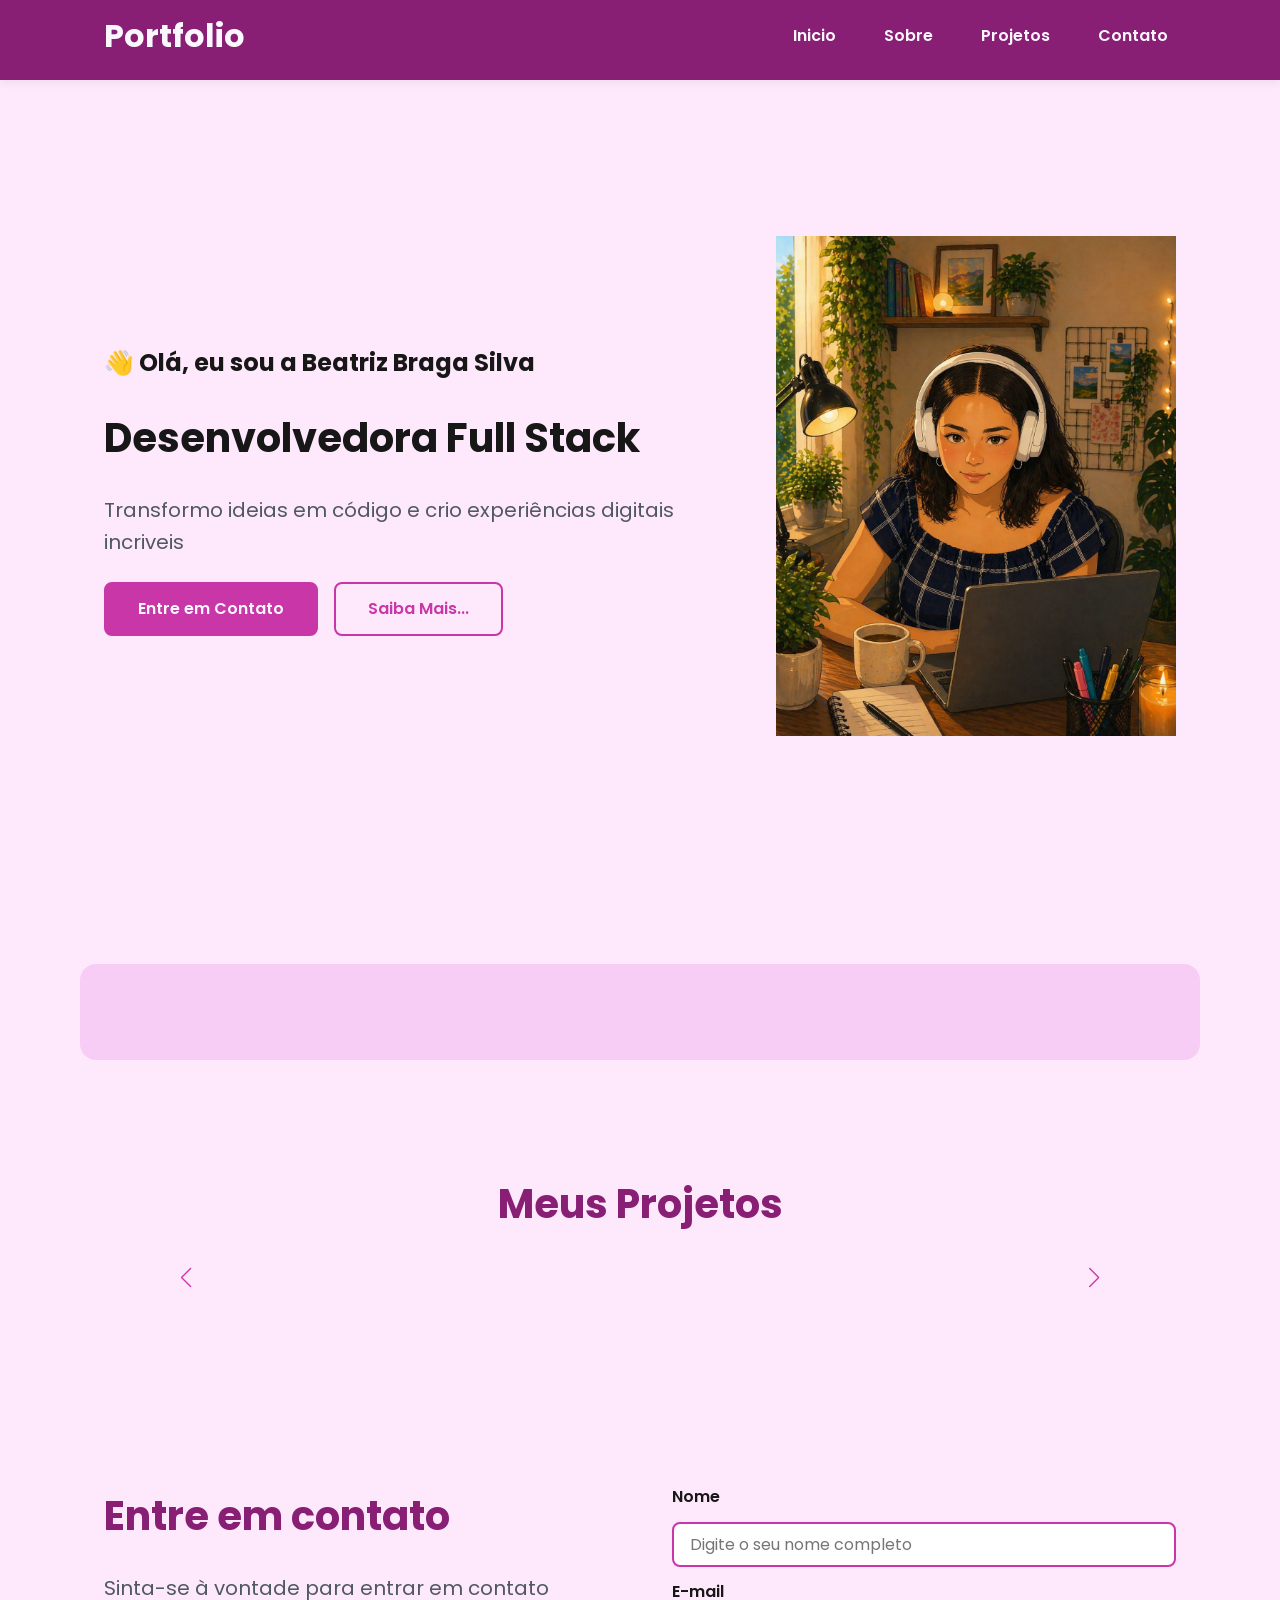
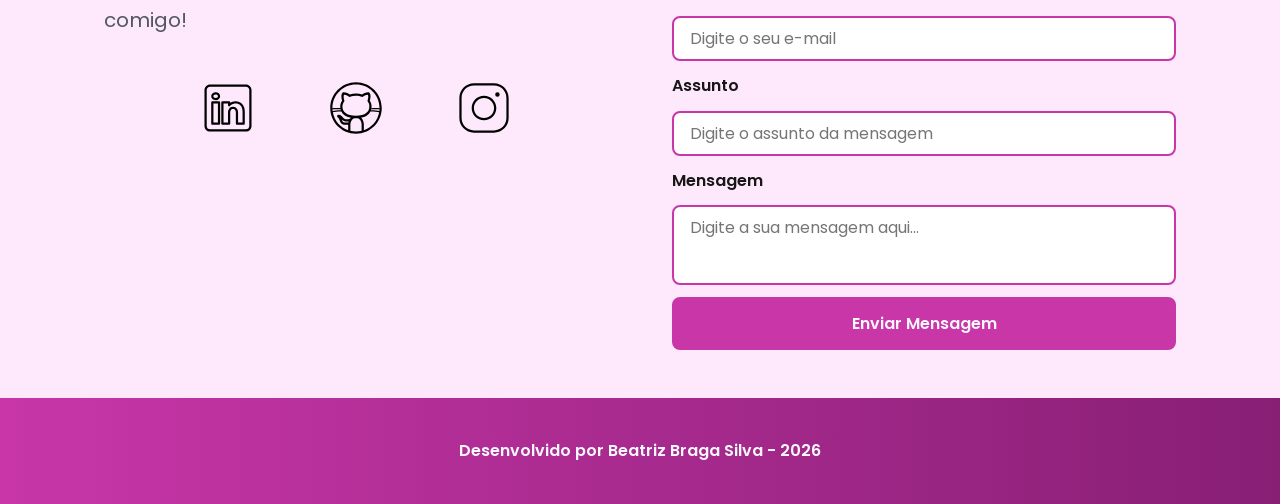
==== index.html @ 62d47a36 "fix: forms" ====
<!DOCTYPE html>
<html lang="pt-br">

<head>
    <!-- Fontes do Google -->
    <link rel="preconnect" href="https://fonts.googleapis.com">
    <link rel="preconnect" href="https://fonts.gstatic.com" crossorigin>

    <!-- Fonte do Google - Poppins -->
    <link href="https://fonts.googleapis.com/css2?family=Poppins&display=swap" rel="stylesheet">
    
    <meta charset="UTF-8">
    <meta name="viewport" content="width=device-width, initial-scale=1.0">
    <meta name="author" content="Beatriz Braga Silva">
    <meta name="description" content="Portfólio da Beatriz Braga Silva, desenvolvedora Full Stack especializada em criar experiências 
                digitais incríveis. Conheça meus projetos e entre em contato.">
    <meta name="robots" content="index, follow">

    <link rel="icon" type="image/svg+xml" href="./assets/img/favicon.svg">

    <!-- SWIPER CSS -->
    <link rel="stylesheet" href="https://cdn.jsdelivr.net/npm/swiper@11/swiper-bundle.min.css"> 

    <!-- Link para a Folha de Estilo da Página - CSS -->
    <link rel="stylesheet" href="./assets/css/style.css">

    <title>Portfólio Beatriz Braga Silva</title>
</head>

<body>
    <!-- Cabeçalho -->
    <header>
        <div class="menu-content">
            <!--TITULO-->
            <a href="index.html" id="titulo">Portfolio</a>

            <!--MENU DE NAVEGAÇÃO-->
            <nav>
                <ul class="menu-list">
                    <li><a href="#hero">Inicio</a></li>
                    <li><a href="#about">Sobre</a></li>
                    <li><a href="#projects">Projetos</a></li>
                    <li><a href="#contact">Contato</a></li>
                </ul>
            </nav>
        </div>
    </header>

    <!-- Seção Principal -->
    <main>
        
        <!-- Seção de Boas-vindas -->
        <section id="hero" class="section-container hero-container">
            <article class="hero-content">
                <span>👋 Olá, eu sou a Beatriz Braga Silva</span>
                <h1>Desenvolvedora Full Stack</h1>
                <p>Transformo ideias em código e crio experiências digitais incriveis</p>

                <div class="buttons-container">
                    <a href="#contact" class="botao">Entre em Contato</a>
                    <a href="#about" class="botao-outline">Saiba Mais...</a>
                </div>

            </article>

            <!-- Imagem de destaque -->
            <figure>
                <img src="./assets/img/eu-ghibli.jpeg" 
                    alt="Foto de Beatriz Braga Silva." 
                    class="float-animation"
                    width="400">
            </figure>
        </section>

        <!-- Seção Sobre Mim -->
        <section id="about" class="section-container about-container">
            
        </section>

        <!-- Seção de Projetos -->
        <section id="projects" class="section-container projects-container">
            <h2>Meus Projetos</h2>

            <!-- Swiper Container -->
            <div class="swiper projects-swiper">
                <div class="swiper-wrapper">
                    <div class="swiper-slide"></div>

                    <!-- Botões de navegação do Swiper -->
                    <div class="swiper-button-next"></div>
                    <div class="swiper-button-prev"></div>
                    
                    <!-- Paginação do Swiper -->
                    <div class="swiper-pagination"></div>
                </div>   
            </div>
        </section>

        <!-- Seção de Contato -->
        <section id="contact" class="section-container contact-container">

            <!-- REDES SOCIAIS -->
            <article class="contact-info">
                <h2>Entre em contato</h2>
                <p>Sinta-se à vontade para entrar em contato comigo!</p>

                <div class="social-container">
                    <a href="https://www.linkedin.com/in/beatriz-braga-silva/" target="_blank" class="social-icon" aria-label="LinkedIn">
                        <img src="./assets/icons/linkedin.svg" alt="Link para o LinkedIn">
                    </a>
                    <a href="https://github.com/BiiaBraga" target="_blank" class="social-icon" aria-label="GitHub">
                        <img src="./assets/icons/github2.svg" alt="Link para o GitHub">
                    </a>
                    <a href="https://www.instagram.com/biia.braga?igsh=MTF4MnFmMGYwNDZwcg%3D%3D&utm_source=qr" target="_blank" class="social-icon" aria-label="Instagram">
                        <img src="./assets/icons/instagram.svg" alt="Link para o Instagram">
                    </a>
                </div>
            </article>

            <!-- FORMULÁRIO DE CONTATO -->
            <form id="formulario" action="https://formsubmit.co/3f2cd6b21401178026ce277d182ceff5" method="POST">

                <input type="hidden" name="_next" value="https://biiaBraga.github.io/Portfolio/success.html">
                <input type="hidden" name="_captcha" value="false">

                <label for="nome">Nome</label>
                <input  id="nome" name="nome" type="text" placeholder="Digite o seu nome completo">
                <span id="erro-nome"></span>

                <label for="email">E-mail</label>
                <input id="email" name="email" type="email" placeholder="Digite o seu e-mail">
                <span id="erro-email"></span>

                <label for="assunto">Assunto</label>
                <input id="assunto" name="assunto" type="text" placeholder="Digite o assunto da mensagem">
                <span id="erro-assunto"></span>

                <label for="mensagem">Mensagem</label>
                <textarea id="mensagem" name="mensagem" placeholder="Digite a sua mensagem aqui..."></textarea>
                <span id="erro-mensagem"></span>

                <button class="botao" type="submit">Enviar Mensagem</button>
            </form>
        </section>

    </main>

    <!-- Rodapé -->
    <footer>
        Desenvolvido por Beatriz Braga Silva - 2026
    </footer>

    <!-- SWIPER JS -->
    <script src="https://cdn.jsdelivr.net/npm/swiper@11/swiper-bundle.min.js"></script>

    <!-- Script JavaScript-->
    <script src="assets/js/script.js"></script>

</body>

</html>
---- assets/css/style.css ----
* {
    margin: 0;
    padding: 0;
    box-sizing: border-box;
    font-family: 'Poppins', sans-serif;
    font-weight: 400;
    text-decoration: none;
    outline: none;
}

:root {
  /* Paleta de Cores - rose */
  --rose-50: #fee8fb;
  --rose-100: #f7cdf6;
  --rose-200: #f0b3de;
  --rose-300: #e586cc;
  --rose-400: #db60c4;
  --rose-500: #c836a8;
  --rose-600: #a02c8e;
  --rose-700: #772163;
  --rose-800: #881f75;
  --rose-900: #4d0e3f;

  /* Cores Neutras */
  --gray-200: #e8e8e8;
  --gray-400: #505861;
  --black: #171717;
  --white: #FAF7FF;

  /* Cores de Estado */
  --error: #e63946;

  /* Sombras */
  --shadow-sm: 0 0.25rem 0.5rem rgba(0, 0, 0, 0.05);
  --shadow-md: 0 0.25rem 0.75rem rgba(107, 54, 200, 0.3);
  --shadow-lg: 0 0.5rem 1.5rem rgba(107, 54, 200, 0.2);

  /* Espaçamentos */
  --spacing-xs: 0.5rem;
  --spacing-sm: 1rem;
  --spacing-md: 1.5rem;
  --spacing-lg: 2rem;
  --spacing-xl: 3rem;
  --spacing-2xl: 4rem;

  /* Tamanhos de Fonte */
  --text-sm: 0.75rem;
  --text-base: 1rem;
  --text-lg: 1.25rem;
  --text-xl: 1.5rem;
  --text-2xl: 2rem;
  --text-3xl: 2.5rem;

  /* Border Radius */
  --radius-sm: 0.25rem;
  --radius-md: 0.5rem;
  --radius-lg: 1rem;
  --radius-xl: 2rem;
  --radius-full: 50%;

  /* Animação Padrão */
  --transition-default: all 0.3s ease;
}

html {
  scroll-behavior: smooth;
}

body {
  display: flex;
  flex-direction: column;
  min-height: 100vh;
  background-color: var(--rose-50);
  line-height: 1.6;
  color: var(--black);
}

main {
  flex: 1;
}

.section-container {
  max-width: 70rem;
  margin: 0 auto;
  padding: var(--spacing-xl) var(--spacing-md);
  scroll-margin-top: 6rem;
}

.buttons-container {
  display: flex;
  gap: var(--spacing-sm);
}

.botao,
.botao-outline {
  display: inline-block;
  padding: 0.75rem 2rem;
  border: 0.15rem solid transparent;
  border-radius: var(--radius-md);
  font-size: var(--text-base);
  font-weight: 600;
  text-align: center;
  cursor: pointer;
  transition: var(--transition-default);
}

/* Botão preenchido (primário) */
.botao {
  border-color: var(--rose-500);
  background-color: var(--rose-500);
  color: var(--white);
}

.botao:hover {
  border-color: var(--rose-800);
  background-color: var(--rose-800);
  box-shadow: var(--shadow-md);
  transform: translateY(-0.25rem);
}

/* Botão outline (secundário) */
.botao-outline {
  border-color: var(--rose-500);
  background-color: transparent;
  color: var(--rose-500);
}

.botao-outline:hover {
  border-color: var(--rose-500);
  background-color: var(--rose-500);
  color: var(--white);
  transform: translateY(-0.25rem);
}

/* Botões pequenos */
.botao.botao-sm,
.botao-outline.botao-sm {
  min-width: 6rem;
  padding: 0.25rem var(--spacing-sm);
  border-width: 0.125rem;
  border-radius: 0.25rem;
  font-size: var(--text-sm);
}

header {
  position: sticky;
  top: 0;
  z-index: 1000;
  width: 100%;
  height: 5rem;
  border-bottom: var(--spacing-xs) solid var(--rose-800);
  background-color: var(--rose-800);
  box-shadow: var(--shadow-sm);
}

header a {
  font-weight: 600;
  color: var(--white);
  transition: color 0.3s ease;
}

header a:hover {
  color: var(--rose-100);
}

#titulo {
  font-size: var(--text-2xl);
  font-weight: 700;
}

.menu-content {
  display: flex;
  justify-content: space-between;
  align-items: center;
  max-width: 70rem;
  height: 100%;
  margin: 0 auto;
  padding: 0 var(--spacing-md);
}

.menu-list {
  display: flex;
  gap: var(--spacing-lg);
  list-style: none;
}

.menu-list a {
  padding: var(--spacing-xs);
}

.hero-container {
  display: flex;
  align-items: center;
  gap: var(--spacing-2xl);
  min-height: calc(100vh - 5rem);
}

.hero-content {
  display: flex;
  flex: 1;
  flex-direction: column;
  gap: var(--spacing-md);
}

.hero-content span {
  font-size: var(--text-xl);
  font-weight: 700;
}

.hero-content h1 {
  font-size: var(--text-3xl);
  font-weight: 700;
}

.hero-content p,
.about-content p,
.contact-info p {
  font-size: var(--text-lg);
  color: var(--gray-400);
}

.hero-image {
  display: flex;
  flex: 1;
  justify-content: center;
}

.hero-image img {
  width: 100%;
  max-width: 100%;
  border-radius: var(--radius-xl);
}

/* Animação flutuante */
@keyframes float {
  0%,
  100% {
    transform: translateY(0);
  }

  50% {
    transform: translateY(-1.25rem);
  }
}

.float-animation {
  animation: float 3s ease-in-out infinite;
}

.about-container {
  display: flex;
  align-items: center;
  gap: var(--spacing-2xl);
  margin: var(--spacing-2xl) auto;
  border-radius: var(--radius-lg);
  background-color: var(--rose-100);
}

.about-image {
  flex: 0 0 17.5rem;
}

.about-image img {
  width: 100%;
  border: 0.35rem solid var(--rose-500);
  border-radius: var(--radius-full);
  box-shadow: var(--shadow-lg);
}

.about-content h2,
.projects-container h2,
.contact-info h2 {
  margin-bottom: var(--spacing-md);
  font-size: var(--text-3xl);
  font-weight: 700;
  color: var(--rose-800);
}

.about-content p {
  margin-bottom: var(--spacing-sm);
  text-align: justify;
}

.about-buttons-data {
  display: flex;
  justify-content: space-between;
  align-items: center;
  gap: var(--spacing-lg);
  margin-top: var(--spacing-lg);
}

.about-buttons-data .botao {
  margin-right: auto;
}

.data-container {
  display: flex;
  gap: var(--spacing-lg);
  margin-top: 0;
}

.data-item {
  display: flex;
  flex-direction: column;
  align-items: center;
}

.data-number {
  font-size: var(--text-xl);
  font-weight: 700;
  text-align: center;
  color: var(--rose-500);
}

.data-label {
  font-size: var(--text-base);
  text-align: center;
  color: var(--gray-400);
}

.projects-container {
  scroll-margin-top: 3rem;
  margin: var(--spacing-2xl) auto;
  text-align: center;
}

.projects-swiper {
  position: relative;
  width: 100%;
  padding: var(--spacing-sm) var(--spacing-xl) var(--spacing-xl);
  overflow: hidden;
}

.project-card {
  display: flex;
  flex-direction: column;
  width: 100%;
  height: 100%;
  border: 0.15rem solid var(--gray-200);
  border-radius: var(--radius-lg);
  background-color: var(--white);
  box-shadow: var(--shadow-sm);
  overflow: hidden;
  transition: var(--transition-default);
}

.project-card:hover {
  box-shadow: var(--shadow-lg);
}

.project-image {
  display: flex;
  align-items: center;
  justify-content: center;
  width: 100%;
  height: 10rem;
  background: linear-gradient(135deg, var(--rose-50) 0%, var(--rose-100) 100%);
}

.project-image img {
  width: 75%;
  height: 75%;
  max-width: 7rem;
  max-height: 7rem;
  object-fit: contain;
  transition: transform 0.3s ease;
}

.project-content {
  display: flex;
  flex: 1;
  flex-direction: column;
  padding: var(--spacing-md);
  text-align: left;
}

.project-content h3 {
  margin-bottom: 0.75rem;
  font-size: var(--text-lg);
  font-weight: 700;
}

.project-content p {
  flex: 1;
  margin-bottom: var(--spacing-sm);
  font-size: 0.95rem;
  color: var(--gray-400);
}

.project-tags {
  display: flex;
  flex-wrap: wrap;
  gap: var(--spacing-xs);
}

.tag {
  padding: 0.375rem 0.75rem;
  border-radius: var(--radius-sm);
  background-color: var(--rose-100);
  font-size: var(--text-sm);
  font-weight: 600;
  color: var(--rose-800);
}

.project-buttons {
  display: flex;
  justify-content: center;
  align-items: center;
  gap: 0.75rem;
  margin-top: var(--spacing-sm);
}

.swiper-wrapper {
  align-items: stretch;
}

.swiper-slide {
  display: flex;
  height: auto;
}

/* Botões do Swiper (navegação) */
.swiper-button-next,
.swiper-button-prev {
  width: 3rem;
  height: 3rem;
}

.swiper-button-next:after,
.swiper-button-prev:after {
  font-size: var(--text-lg);
  color: var(--rose-500);
}

.swiper-button-next:hover:after,
.swiper-button-prev:hover:after {
  color: var(--rose-800);
}

/* Indicadores de paginação */
.swiper-pagination-bullet {
  width: 0.75rem;
  height: 0.75rem;
  background-color: var(--gray-200);
  opacity: 1;
}

.swiper-pagination-bullet-active {
  width: var(--spacing-lg);
  border-radius: var(--radius-sm);
  background-color: var(--rose-500);
}

.contact-container {
  display: grid;
  grid-template-columns: 1fr 1fr;
  gap: var(--spacing-2xl);
}

.contact-info h2 {
  margin-bottom: var(--spacing-md);
}

.contact-info p {
  margin-bottom: var(--spacing-lg);
}

.social-container {
  display: flex;
  justify-content: center;
  gap: var(--spacing-xl);
}

.social-icon {
  width: 5rem;
  height: 5rem;
  padding: 0.75rem;
  border-radius: var(--radius-md);
  transition: var(--transition-default);
}

.social-icon img {
  width: 100%;
  filter: brightness(0) saturate(100%);
  transition: filter 0.3s ease;
}

.social-icon:hover img {
  filter: brightness(0)
          saturate(100%)
          invert(42%)
          sepia(93%)
          saturate(1352%)
          hue-rotate(243deg)
          brightness(79%)
          contrast(91%);
}

/* Formulário */
form {
  display: flex;
  flex-direction: column;
  gap: 0.75rem;
}

form label {
  font-size: var(--text-base);
  font-weight: 600;
}

form input,
form textarea {
  width: 100%;
  padding: 0.5rem var(--spacing-sm);
  border: 0.15rem solid var(--rose-500);
  border-radius: var(--radius-md);
  font-family: inherit;
  font-size: var(--text-base);
  transition: border-color 0.3s ease;
}

form input:focus,
form textarea:focus {
  border-color: var(--rose-500);
  outline: none;
}

form textarea {
  min-height: 5rem;
  resize: none;
}

form span {
  margin-top: -0.75rem;
  font-size: var(--text-sm);
  color: var(--error);
}

footer {
  padding: 2.5rem;
  background: linear-gradient(to right, var(--rose-500), var(--rose-800));
  font-weight: 600;
  text-align: center;
  color: var(--white);
}

.success-container {
    display: flex;
    flex-direction: column;
    justify-content: center;
    align-items: center;
    width: 100%;
    min-height: calc(100vh - 12.5rem);
    padding: var(--spacing-xl) var(--spacing-md);
}

.success-content {
    display: flex;
    flex-direction: column;
    align-items: center;
    gap: var(--spacing-md);
    max-width: 37.5rem;
    text-align: center;
}

.success-content h1 {
    font-size: var(--text-3xl);
    font-weight: 700;
    color: var(--purple-800);
}

.success-content h2 {
    font-size: var(--text-lg);
    color: var(--gray-400);
}

.success-icon {
    display: flex;
    align-items: center;
    justify-content: center;
    width: 7.5rem;
    height: 7.5rem;
    border-radius: var(--radius-full);
    background-color: var(--purple-100);
}

.success-icon img {
    width: 6rem;
    height: 6rem;
    filter: brightness(0)
            saturate(100%)
            invert(11%)
            sepia(69%)
            saturate(3759%)
            hue-rotate(256deg)
            brightness(101%)
            contrast(96%);
}
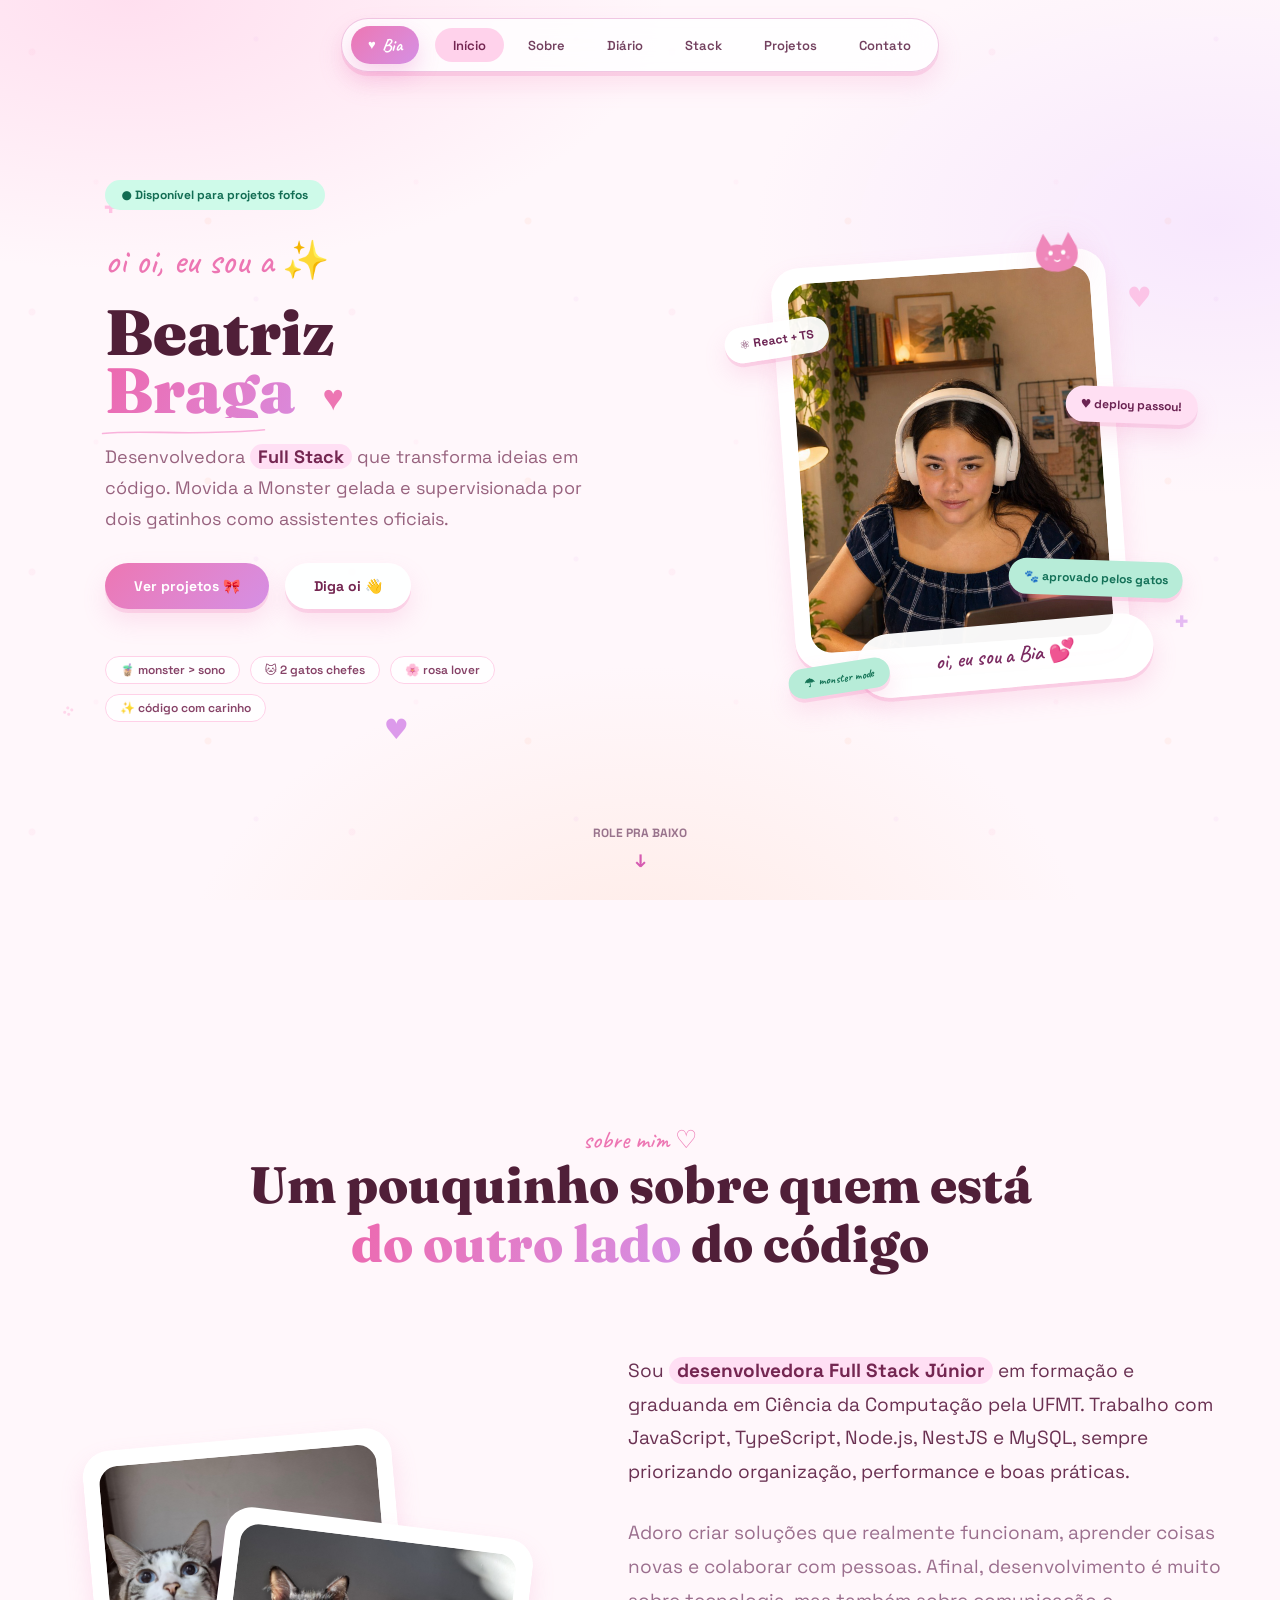
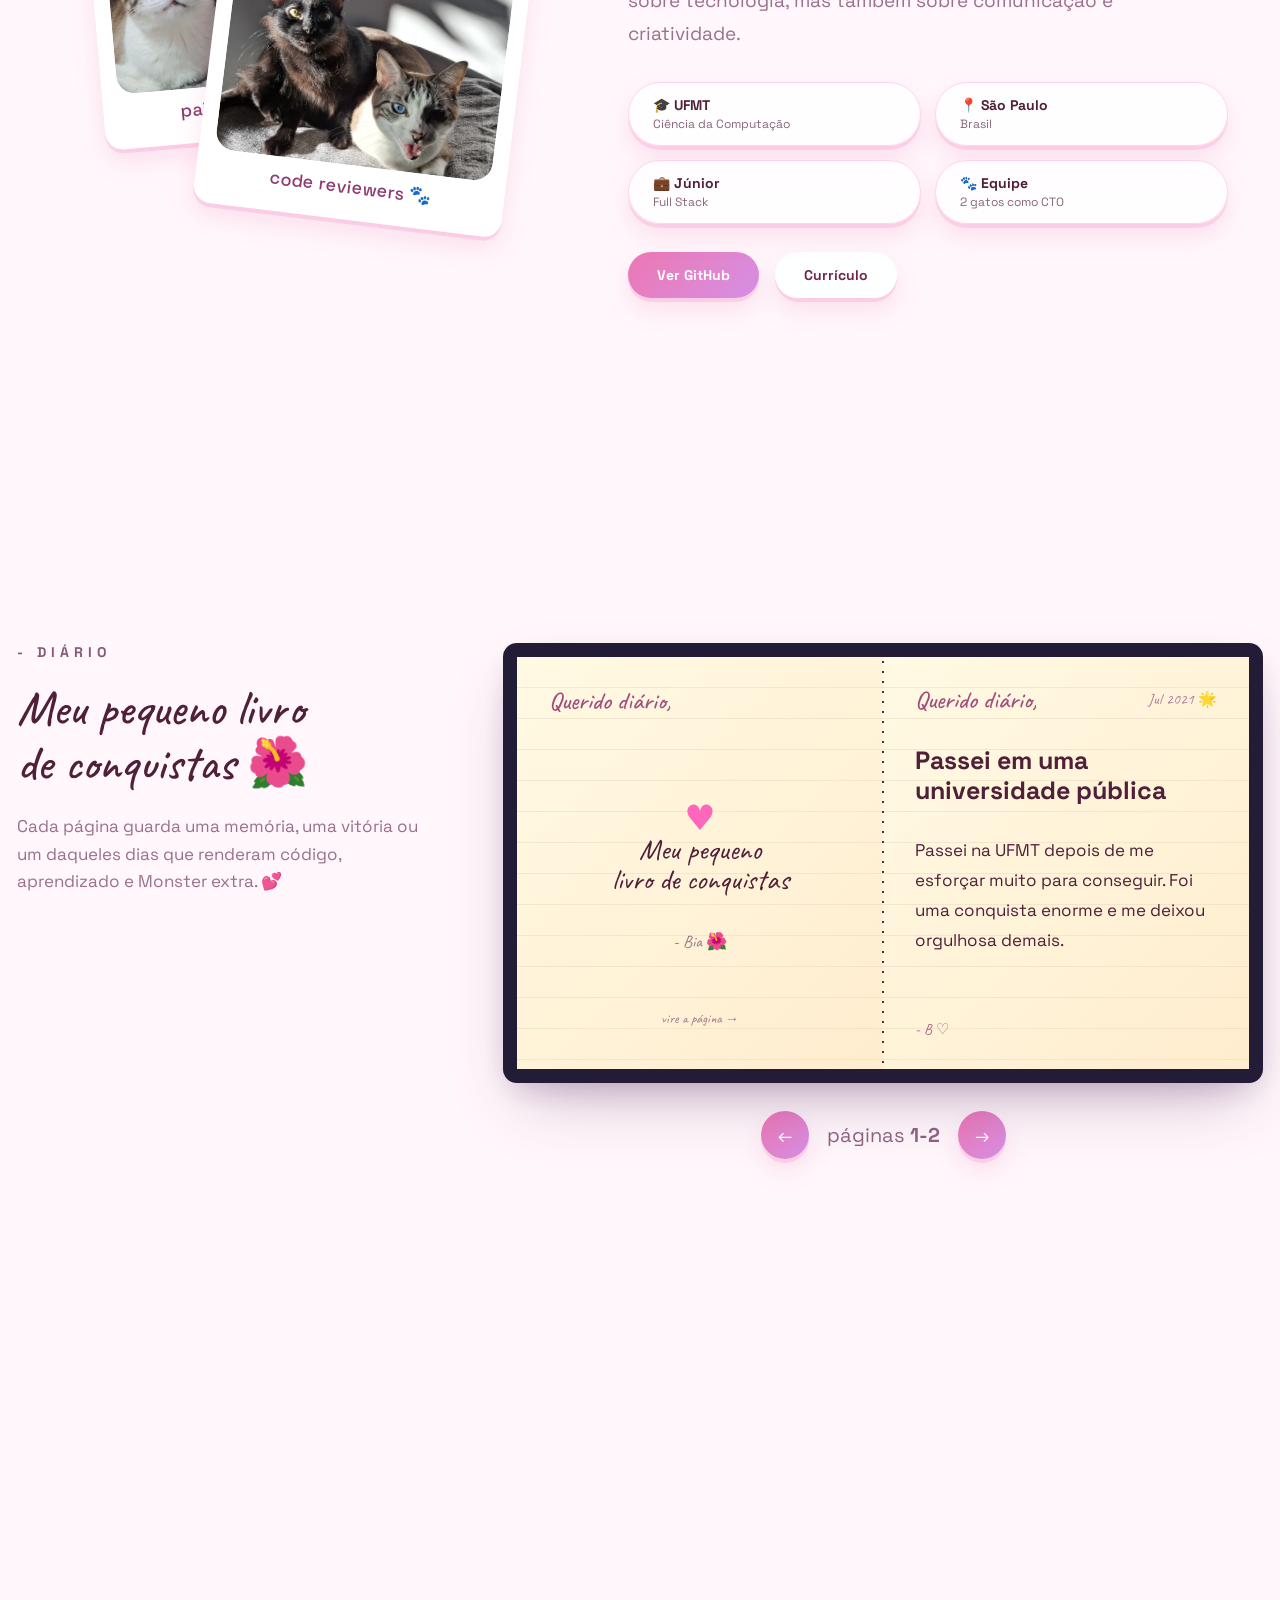
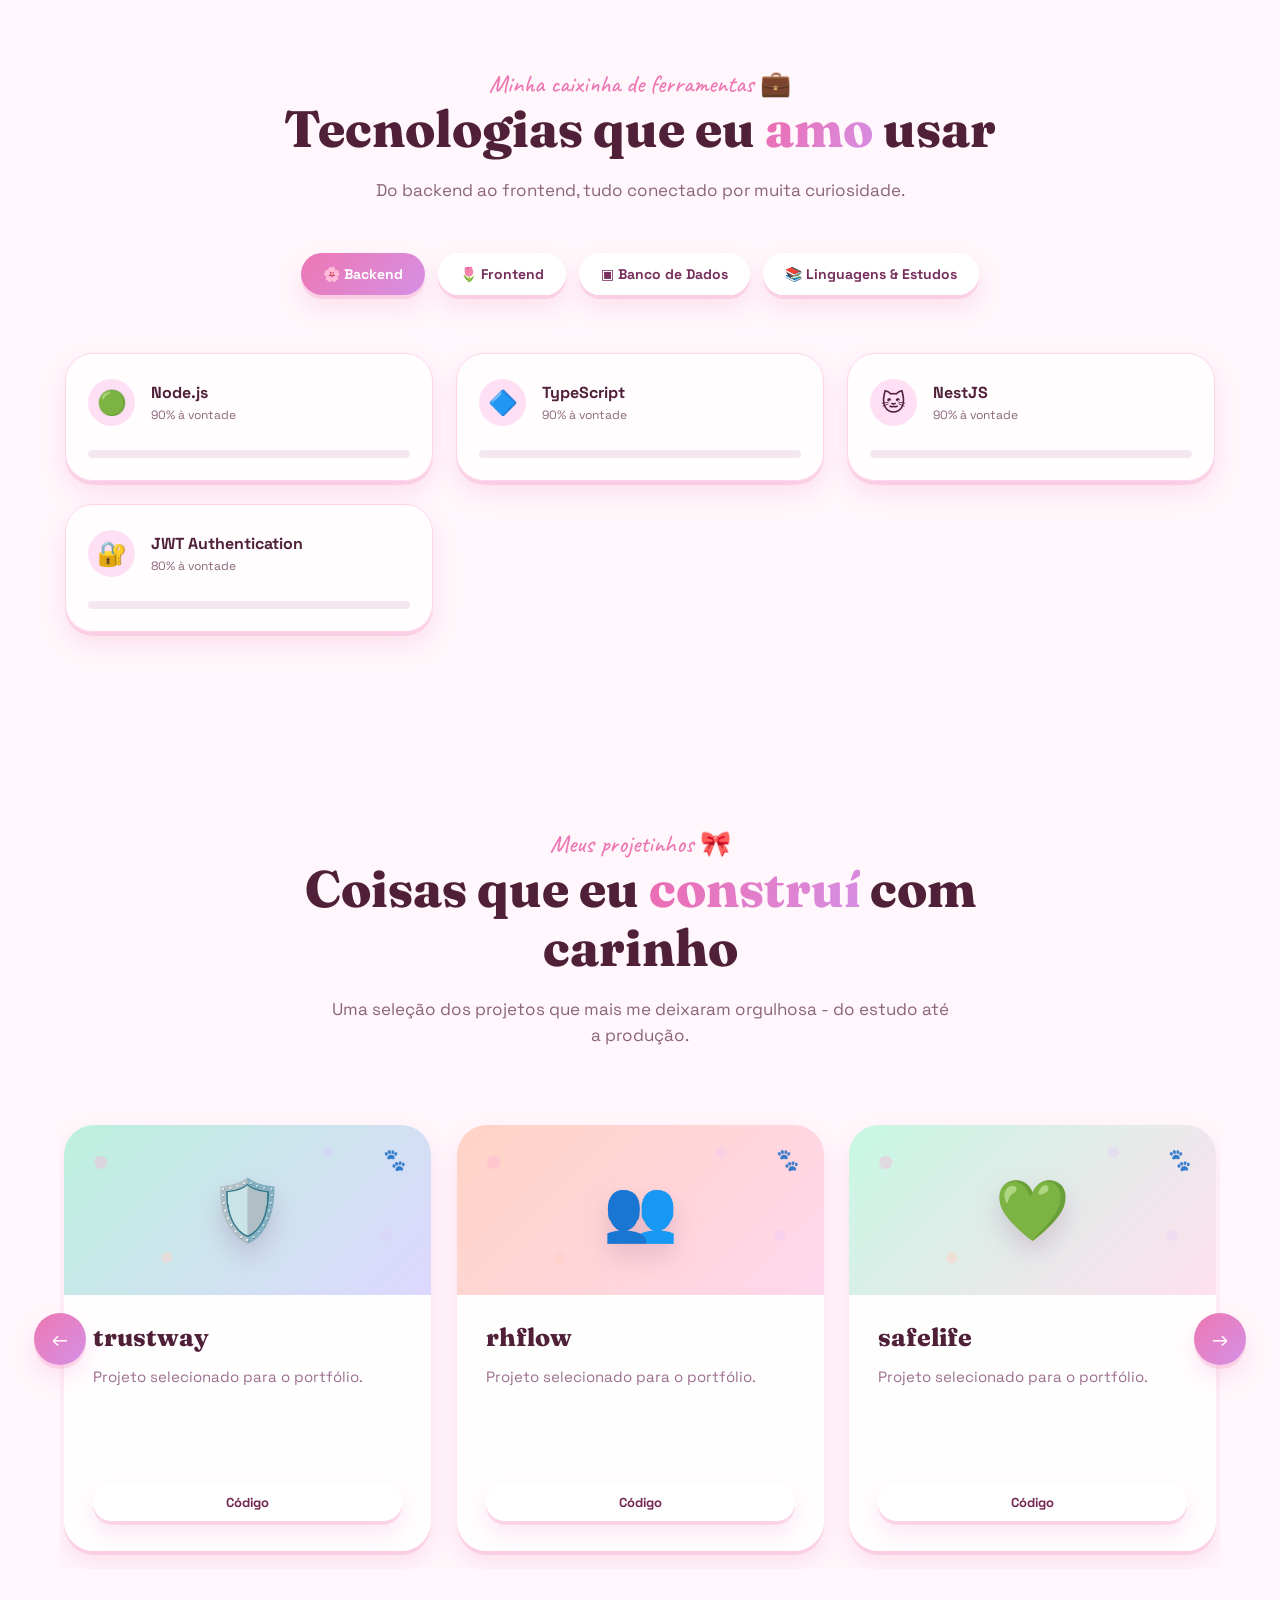
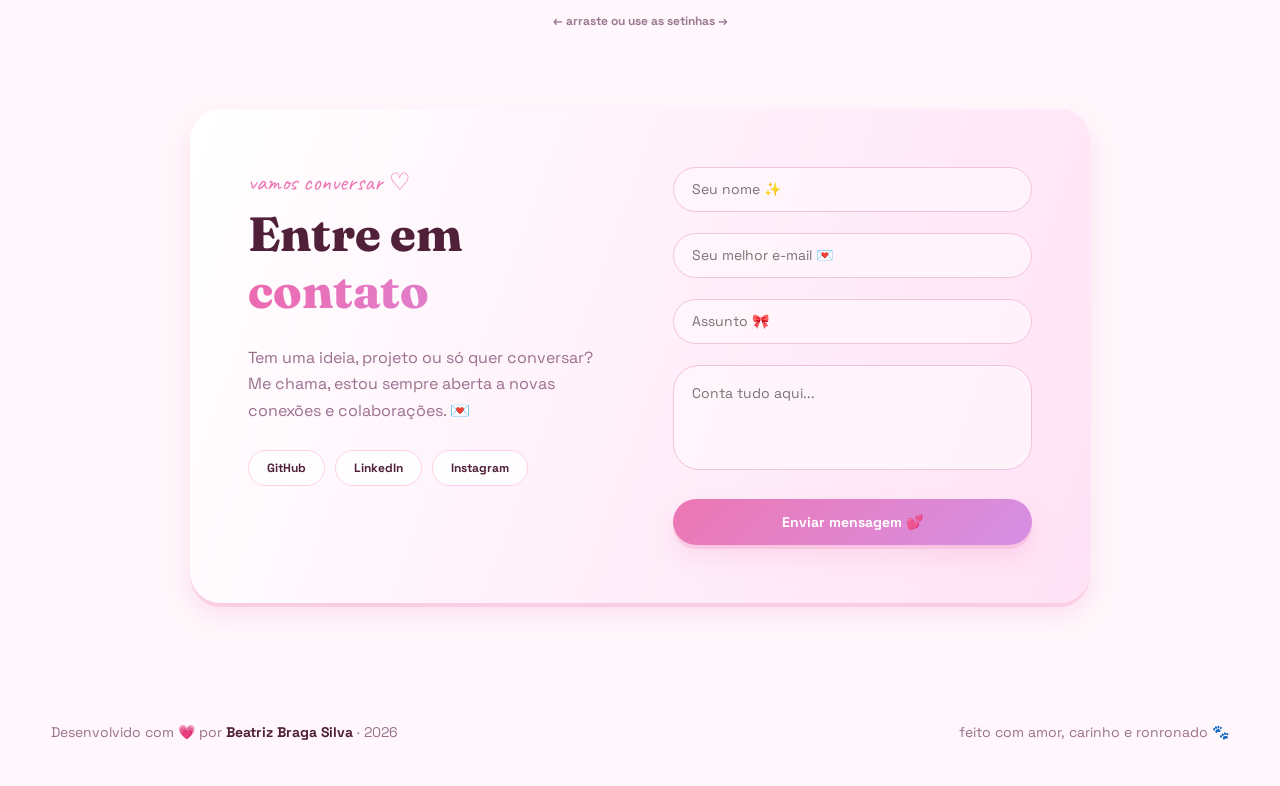
==== commit b66e94f8: "feat: atualização" ====
--- a/index.html
+++ b/index.html
@@ -2,160 +2,248 @@
 <html lang="pt-br">
 
 <head>
-    <!-- Fontes do Google -->
-    <link rel="preconnect" href="https://fonts.googleapis.com">
-    <link rel="preconnect" href="https://fonts.gstatic.com" crossorigin>
-
-    <!-- Fonte do Google - Poppins -->
-    <link href="https://fonts.googleapis.com/css2?family=Poppins&display=swap" rel="stylesheet">
-    
-    <meta charset="UTF-8">
-    <meta name="viewport" content="width=device-width, initial-scale=1.0">
-    <meta name="author" content="Beatriz Braga Silva">
-    <meta name="description" content="Portfólio da Beatriz Braga Silva, desenvolvedora Full Stack especializada em criar experiências 
-                digitais incríveis. Conheça meus projetos e entre em contato.">
-    <meta name="robots" content="index, follow">
-
-    <link rel="icon" type="image/svg+xml" href="./assets/img/favicon.svg">
-
-    <!-- SWIPER CSS -->
-    <link rel="stylesheet" href="https://cdn.jsdelivr.net/npm/swiper@11/swiper-bundle.min.css"> 
-
-    <!-- Link para a Folha de Estilo da Página - CSS -->
-    <link rel="stylesheet" href="./assets/css/style.css">
-
-    <title>Portfólio Beatriz Braga Silva</title>
+  <meta charset="UTF-8">
+  <meta name="viewport" content="width=device-width, initial-scale=1.0">
+  <meta name="author" content="Beatriz Braga Silva">
+  <meta name="description" content="Portfolio de Beatriz Braga Silva, desenvolvedora Full Stack.">
+  <meta name="robots" content="index, follow">
+
+  <link rel="preconnect" href="https://fonts.googleapis.com">
+  <link rel="preconnect" href="https://fonts.gstatic.com" crossorigin>
+  <link href="https://fonts.googleapis.com/css2?family=Caveat:wght@500;600;700&family=Fraunces:opsz,wght@9..144,700;9..144,800;9..144,900&family=Space+Grotesk:wght@400;500;600;700&display=swap" rel="stylesheet">
+  <link rel="stylesheet" href="./assets/css/style.css">
+
+  <title>Portfolio Beatriz Braga Silva</title>
 </head>
 
 <body>
-    <!-- Cabeçalho -->
-    <header>
-        <div class="menu-content">
-            <!--TITULO-->
-            <a href="index.html" id="titulo">Portfolio</a>
-
-            <!--MENU DE NAVEGAÇÃO-->
-            <nav>
-                <ul class="menu-list">
-                    <li><a href="#hero">Inicio</a></li>
-                    <li><a href="#about">Sobre</a></li>
-                    <li><a href="#projects">Projetos</a></li>
-                    <li><a href="#contact">Contato</a></li>
-                </ul>
-            </nav>
-        </div>
-    </header>
-
-    <!-- Seção Principal -->
-    <main>
-        
-        <!-- Seção de Boas-vindas -->
-        <section id="hero" class="section-container hero-container">
-            <article class="hero-content">
-                <span>👋 Olá, eu sou a Beatriz Braga Silva</span>
-                <h1>Desenvolvedora Full Stack</h1>
-                <p>Transformo ideias em código e crio experiências digitais incriveis</p>
-
-                <div class="buttons-container">
-                    <a href="#contact" class="botao">Entre em Contato</a>
-                    <a href="#about" class="botao-outline">Saiba Mais...</a>
-                </div>
-
-            </article>
-
-            <!-- Imagem de destaque -->
-            <figure>
-                <img src="./assets/img/eu-ghibli.jpeg" 
-                    alt="Foto de Beatriz Braga Silva." 
-                    class="float-animation"
-                    width="400">
-            </figure>
-        </section>
-
-        <!-- Seção Sobre Mim -->
-        <section id="about" class="section-container about-container">
-            
-        </section>
-
-        <!-- Seção de Projetos -->
-        <section id="projects" class="section-container projects-container">
-            <h2>Meus Projetos</h2>
-
-            <!-- Swiper Container -->
-            <div class="swiper projects-swiper">
-                <div class="swiper-wrapper">
-                    <div class="swiper-slide"></div>
-
-                    <!-- Botões de navegação do Swiper -->
-                    <div class="swiper-button-next"></div>
-                    <div class="swiper-button-prev"></div>
-                    
-                    <!-- Paginação do Swiper -->
-                    <div class="swiper-pagination"></div>
-                </div>   
+  <div class="progress-bar" aria-hidden="true"></div>
+  <div class="page-sparkles" aria-hidden="true">
+    <span class="sparkle s1">+</span>
+    <span class="sparkle s2">♥</span>
+    <span class="sparkle s3">+</span>
+    <span class="sparkle s4">♥</span>
+    <span class="paw">::</span>
+  </div>
+
+  <header>
+    <nav class="menu-content" aria-label="Menu principal">
+      <a href="#hero" id="titulo"><span class="titulo-icon">♥</span> Bia</a>
+      <ul class="menu-list">
+        <li><a href="#hero" class="active">Início</a></li>
+        <li><a href="#about">Sobre</a></li>
+        <li><a href="#diary">Diário</a></li>
+        <li><a href="#stack">Stack</a></li>
+        <li><a href="#projects">Projetos</a></li>
+        <li><a href="#contact">Contato</a></li>
+      </ul>
+    </nav>
+  </header>
+
+  <main>
+    <section id="hero" class="hero-container page-section">
+      <div class="hero-left">
+        <span class="hero-badge">● Disponível para projetos fofos</span>
+        <p class="hero-hello">oi oi, eu sou a <span>✨</span></p>
+        <h1>Beatriz <span>Braga <b>♥</b></span></h1>
+        <p class="hero-description">Desenvolvedora <strong>Full Stack</strong> que transforma ideias em código. Movida a Monster gelada e supervisionada por dois gatinhos como assistentes oficiais.</p>
+
+        <div class="buttons-container">
+          <a href="#projects" class="button button-primary">Ver projetos 🎀</a>
+          <a href="#contact" class="button button-soft">Diga oi 👋</a>
+        </div>
+
+        <div class="hero-tags">
+          <span>🧋 monster &gt; sono</span>
+          <span>🐱 2 gatos chefes</span>
+          <span>🌸 rosa lover</span>
+          <span>✨ código com carinho</span>
+        </div>
+      </div>
+
+      <div class="hero-right">
+        <article class="hero-card" aria-label="Foto de Beatriz">
+          <img src="./assets/img/eu.png" alt="Beatriz Braga Silva usando fone." class="hero-photo">
+          <span class="hero-chip chip-one">⚛ React + TS</span>
+          <span class="hero-chip chip-two">♥ deploy passou!</span>
+          <span class="hero-chip chip-three">🐾 aprovado pelos gatos</span>
+          <svg viewBox="0 0 64 64" class="hero-cat cat-face" aria-hidden="true">
+            <path d="M10 30 L18 14 L26 28 Q32 26 38 28 L46 14 L54 30 Q58 46 46 54 Q32 60 18 54 Q6 46 10 30 Z" fill="currentColor"></path>
+            <circle cx="25" cy="36" r="2.5" fill="#fff" class="blink"></circle>
+            <circle cx="39" cy="36" r="2.5" fill="#fff" class="blink"></circle>
+            <path d="M29 44 Q32 47 35 44" stroke="#fff" stroke-width="1.5" fill="none" stroke-linecap="round"></path>
+            <circle cx="20" cy="42" r="2" fill="#f7b1db" opacity="0.7"></circle>
+            <circle cx="44" cy="42" r="2" fill="#f7b1db" opacity="0.7"></circle>
+          </svg>
+          <div class="hero-card-footer"><span>☂ monster mode</span> oi, eu sou a Bia 💕</div>
+        </article>
+      </div>
+
+      <a href="#about" class="scroll-hint" aria-label="Rolar para baixo">
+        <span>ROLE PRA BAIXO</span>
+        <strong>↓</strong>
+      </a>
+    </section>
+
+    <section id="about" class="about-container page-section">
+      <div class="section-title center-title">
+        <p>sobre mim ♡</p>
+        <h2>Um pouquinho sobre quem está <span>do outro lado</span> do código</h2>
+      </div>
+
+      <div class="about-grid">
+        <div class="cat-polaroids">
+          <figure class="polaroid polaroid-one">
+            <img src="./assets/img/gatos.jpeg" alt="Dois gatos olhando para a camera.">
+            <figcaption>pair programming</figcaption>
+          </figure>
+          <figure class="polaroid polaroid-two">
+            <img src="./assets/img/filhos.jpeg" alt="Dois gatos deitados juntos.">
+            <figcaption>code reviewers 🐾</figcaption>
+          </figure>
+        </div>
+
+        <div class="about-content">
+          <p>Sou <strong>desenvolvedora Full Stack Júnior</strong> em formação e graduanda em Ciência da Computação pela UFMT. Trabalho com JavaScript, TypeScript, Node.js, NestJS e MySQL, sempre priorizando organização, performance e boas práticas.</p>
+          <p>Adoro criar soluções que realmente funcionam, aprender coisas novas e colaborar com pessoas. Afinal, desenvolvimento é muito sobre tecnologia, mas também sobre comunicação e criatividade.</p>
+
+          <div class="about-facts">
+            <span><b>🎓 UFMT</b><small>Ciência da Computação</small></span>
+            <span><b>📍 São Paulo</b><small>Brasil</small></span>
+            <span><b>💼 Júnior</b><small>Full Stack</small></span>
+            <span><b>🐾 Equipe</b><small>2 gatos como CTO</small></span>
+          </div>
+
+          <div class="buttons-container">
+            <a href="https://github.com/BiiaBraga" target="_blank" class="button button-primary">Ver GitHub</a>
+            <a href="./assets/Curriculo2026-versao2.pdf" target="_blank" class="button button-soft">Currículo</a>
+          </div>
+        </div>
+      </div>
+    </section>
+
+    <section id="diary" class="diary-container page-section">
+      <div class="diary-copy">
+        <p class="eyebrow">- DIÁRIO</p>
+        <h2>Meu pequeno livro<br>de conquistas 🌺</h2>
+        <p>Cada página guarda uma memória, uma vitória ou um daqueles dias que renderam código, aprendizado e Monster extra. 💕</p>
+      </div>
+
+      <div class="diary-book-wrap">
+        <article class="book">
+          <div class="book-page cover-page" id="diary-left-cover">
+            <div class="page-lines">
+              <h3>Querido diário,</h3>
+              <div class="cover-mark">♥</div>
+              <p>Meu pequeno<br>livro de conquistas</p>
+              <small>- Bia 🌺</small>
+              <span>vire a página →</span>
             </div>
-        </section>
-
-        <!-- Seção de Contato -->
-        <section id="contact" class="section-container contact-container">
-
-            <!-- REDES SOCIAIS -->
-            <article class="contact-info">
-                <h2>Entre em contato</h2>
-                <p>Sinta-se à vontade para entrar em contato comigo!</p>
-
-                <div class="social-container">
-                    <a href="https://www.linkedin.com/in/beatriz-braga-silva/" target="_blank" class="social-icon" aria-label="LinkedIn">
-                        <img src="./assets/icons/linkedin.svg" alt="Link para o LinkedIn">
-                    </a>
-                    <a href="https://github.com/BiiaBraga" target="_blank" class="social-icon" aria-label="GitHub">
-                        <img src="./assets/icons/github2.svg" alt="Link para o GitHub">
-                    </a>
-                    <a href="https://www.instagram.com/biia.braga?igsh=MTF4MnFmMGYwNDZwcg%3D%3D&utm_source=qr" target="_blank" class="social-icon" aria-label="Instagram">
-                        <img src="./assets/icons/instagram.svg" alt="Link para o Instagram">
-                    </a>
-                </div>
-            </article>
-
-            <!-- FORMULÁRIO DE CONTATO -->
-            <form id="formulario" action="https://formsubmit.co/3f2cd6b21401178026ce277d182ceff5" method="POST">
-
-                <input type="hidden" name="_next" value="https://biiaBraga.github.io/Portfolio/success.html">
-                <input type="hidden" name="_captcha" value="false">
-
-                <label for="nome">Nome</label>
-                <input  id="nome" name="nome" type="text" placeholder="Digite o seu nome completo">
-                <span id="erro-nome"></span>
-
-                <label for="email">E-mail</label>
-                <input id="email" name="email" type="email" placeholder="Digite o seu e-mail">
-                <span id="erro-email"></span>
-
-                <label for="assunto">Assunto</label>
-                <input id="assunto" name="assunto" type="text" placeholder="Digite o assunto da mensagem">
-                <span id="erro-assunto"></span>
-
-                <label for="mensagem">Mensagem</label>
-                <textarea id="mensagem" name="mensagem" placeholder="Digite a sua mensagem aqui..."></textarea>
-                <span id="erro-mensagem"></span>
-
-                <button class="botao" type="submit">Enviar Mensagem</button>
-            </form>
-        </section>
-
-    </main>
-
-    <!-- Rodapé -->
-    <footer>
-        Desenvolvido por Beatriz Braga Silva - 2026
-    </footer>
-
-    <!-- SWIPER JS -->
-    <script src="https://cdn.jsdelivr.net/npm/swiper@11/swiper-bundle.min.js"></script>
-
-    <!-- Script JavaScript-->
-    <script src="assets/js/script.js"></script>
-
+          </div>
+          <div class="book-page story-page story-page-left" id="diary-left-story" hidden>
+            <div class="page-lines">
+              <div class="story-top">
+                <h3>Querido diário,</h3>
+                <small id="diary-left-date"></small>
+              </div>
+              <h4 id="diary-left-title"></h4>
+              <p id="diary-left-text"></p>
+              <small class="signature">- B ♡</small>
+            </div>
+          </div>
+          <div class="book-page story-page">
+            <div class="page-lines">
+              <div class="story-top">
+                <h3>Querido diário,</h3>
+                <small id="diary-date"></small>
+              </div>
+              <h4 id="diary-title"></h4>
+              <p id="diary-text"></p>
+              <small class="signature">- B ♡</small>
+            </div>
+          </div>
+          <div class="turn-page" aria-hidden="true"></div>
+        </article>
+
+        <div class="diary-controls">
+          <button class="round-btn" type="button" data-diary="prev" aria-label="Pagina anterior">←</button>
+          <span>páginas <b id="diary-page">1-2</b></span>
+          <button class="round-btn active" type="button" data-diary="next" aria-label="Proxima pagina">→</button>
+        </div>
+      </div>
+    </section>
+
+    <section id="stack" class="stack-container page-section">
+      <div class="section-title center-title">
+        <p>Minha caixinha de ferramentas 💼</p>
+        <h2>Tecnologias que eu <span>amo</span> usar</h2>
+        <small>Do backend ao frontend, tudo conectado por muita curiosidade.</small>
+      </div>
+
+      <div class="stack-tabs" role="tablist" aria-label="Categorias de tecnologias">
+        <button class="tab active" type="button" data-stack="backend">🌸 Backend</button>
+        <button class="tab" type="button" data-stack="frontend">🌷 Frontend</button>
+        <button class="tab" type="button" data-stack="database">▣ Banco de Dados</button>
+        <button class="tab" type="button" data-stack="languages">📚 Linguagens & Estudos</button>
+      </div>
+
+      <div class="skills-grid" aria-live="polite"></div>
+    </section>
+
+    <section id="projects" class="projects-container page-section">
+      <div class="section-title center-title">
+        <p>Meus projetinhos 🎀</p>
+        <h2>Coisas que eu <span>construí</span> com carinho</h2>
+        <small>Uma seleção dos projetos que mais me deixaram orgulhosa - do estudo até a produção.</small>
+      </div>
+
+      <div class="project-slider">
+        <button class="project-arrow prev" type="button" data-project="prev" aria-label="Projeto anterior">←</button>
+        <div class="project-track" aria-live="polite">
+          <p class="project-loading">Carregando projetos do GitHub...</p>
+        </div>
+        <button class="project-arrow next" type="button" data-project="next" aria-label="Proximo projeto">→</button>
+      </div>
+      <p class="drag-note">← arraste ou use as setinhas →</p>
+    </section>
+
+    <section id="contact" class="contact-container page-section">
+      <div class="contact-card">
+        <article class="contact-info">
+          <p>vamos conversar ♡</p>
+          <h2>Entre em <span>contato</span></h2>
+          <p>Tem uma ideia, projeto ou só quer conversar? Me chama, estou sempre aberta a novas conexões e colaborações. 💌</p>
+          <div class="social-links">
+            <a href="https://github.com/BiiaBraga" target="_blank">GitHub</a>
+            <a href="https://www.linkedin.com/in/beatriz-braga-silva/" target="_blank">LinkedIn</a>
+            <a href="https://www.instagram.com/biia.braga?igsh=MTF4MnFmMGYwNDZwcg%3D%3D&utm_source=qr" target="_blank">Instagram</a>
+          </div>
+        </article>
+
+        <form id="formulario" action="https://formsubmit.co/3f2cd6b21401178026ce277d182ceff5" method="POST">
+          <input type="hidden" name="_next" value="success.html">
+          <input type="hidden" name="_captcha" value="false">
+
+          <input id="nome" name="nome" type="text" placeholder="Seu nome ✨">
+          <span id="erro-nome"></span>
+          <input id="email" name="email" type="email" placeholder="Seu melhor e-mail 💌">
+          <span id="erro-email"></span>
+          <input id="assunto" name="assunto" type="text" placeholder="Assunto 🎀">
+          <span id="erro-assunto"></span>
+          <textarea id="mensagem" name="mensagem" placeholder="Conta tudo aqui..."></textarea>
+          <span id="erro-mensagem"></span>
+          <button class="button button-primary" type="submit">Enviar mensagem 💕</button>
+        </form>
+      </div>
+    </section>
+  </main>
+
+  <footer>
+    <span>Desenvolvido com 💗 por <strong>Beatriz Braga Silva</strong> · 2026</span>
+    <span>feito com amor, carinho e ronronado 🐾</span>
+  </footer>
+
+  <script src="./assets/js/script.js"></script>
 </body>
 
-</html>+</html>
--- a/assets/css/style.css
+++ b/assets/css/style.css
@@ -1,598 +1,1628 @@
 * {
-    margin: 0;
-    padding: 0;
-    box-sizing: border-box;
-    font-family: 'Poppins', sans-serif;
-    font-weight: 400;
-    text-decoration: none;
-    outline: none;
+  box-sizing: border-box;
+  margin: 0;
+  padding: 0;
 }
 
 :root {
-  /* Paleta de Cores - rose */
-  --rose-50: #fee8fb;
-  --rose-100: #f7cdf6;
-  --rose-200: #f0b3de;
-  --rose-300: #e586cc;
-  --rose-400: #db60c4;
-  --rose-500: #c836a8;
-  --rose-600: #a02c8e;
-  --rose-700: #772163;
-  --rose-800: #881f75;
-  --rose-900: #4d0e3f;
-
-  /* Cores Neutras */
-  --gray-200: #e8e8e8;
-  --gray-400: #505861;
-  --black: #171717;
-  --white: #FAF7FF;
-
-  /* Cores de Estado */
-  --error: #e63946;
-
-  /* Sombras */
-  --shadow-sm: 0 0.25rem 0.5rem rgba(0, 0, 0, 0.05);
-  --shadow-md: 0 0.25rem 0.75rem rgba(107, 54, 200, 0.3);
-  --shadow-lg: 0 0.5rem 1.5rem rgba(107, 54, 200, 0.2);
-
-  /* Espaçamentos */
-  --spacing-xs: 0.5rem;
-  --spacing-sm: 1rem;
-  --spacing-md: 1.5rem;
-  --spacing-lg: 2rem;
-  --spacing-xl: 3rem;
-  --spacing-2xl: 4rem;
-
-  /* Tamanhos de Fonte */
-  --text-sm: 0.75rem;
-  --text-base: 1rem;
-  --text-lg: 1.25rem;
-  --text-xl: 1.5rem;
-  --text-2xl: 2rem;
-  --text-3xl: 2.5rem;
-
-  /* Border Radius */
-  --radius-sm: 0.25rem;
-  --radius-md: 0.5rem;
-  --radius-lg: 1rem;
-  --radius-xl: 2rem;
-  --radius-full: 50%;
-
-  /* Animação Padrão */
-  --transition-default: all 0.3s ease;
+  --font-display: "Fraunces", serif;
+  --font-sans: "Space Grotesk", ui-sans-serif, system-ui, sans-serif;
+  --font-hand: "Caveat", cursive;
+  --ink: oklch(0.32 0.08 350);
+  --muted: oklch(0.55 0.06 345);
+  --pink: oklch(0.72 0.16 350);
+  --pink-2: oklch(0.75 0.14 320);
+  --pink-soft: oklch(0.95 0.06 350);
+  --mint: oklch(0.9 0.06 170);
+  --butter: oklch(0.95 0.07 95);
+  --paper: oklch(0.985 0.012 350);
+  --white: #fff;
+  --gradient-text: linear-gradient(120deg, oklch(0.7 0.18 350), oklch(0.75 0.14 320));
+  --shadow: 0 8px 24px oklch(0.72 0.16 350 / 0.18);
+  --shadow-sticker: 0 4px 0 oklch(0.72 0.16 350 / 0.2), 0 12px 24px oklch(0.72 0.16 350 / 0.18);
+  --shadow-strong: 0 30px 60px -20px oklch(0.4 0.1 320 / 0.35), 0 12px 30px -10px oklch(0.4 0.1 320 / 0.25);
+  --wide: min(92vw, 1180px);
 }
 
 html {
   scroll-behavior: smooth;
+  scrollbar-color: #f27ac1 #fff2fa;
+  scrollbar-width: thin;
 }
 
 body {
+  min-height: 100vh;
+  color: var(--ink);
+  font-family: var(--font-sans);
+  background:
+    radial-gradient(ellipse 70% 50% at 10% 0%, oklch(0.92 0.06 350 / 0.7), transparent 60%),
+    radial-gradient(ellipse 60% 50% at 95% 25%, oklch(0.92 0.06 310 / 0.55), transparent 60%),
+    radial-gradient(ellipse 60% 60% at 50% 110%, oklch(0.93 0.07 40 / 0.4), transparent 60%),
+    oklch(0.985 0.012 350);
+  background-attachment: fixed;
+  overflow-x: hidden;
+}
+
+::-webkit-scrollbar {
+  width: 12px;
+}
+
+::-webkit-scrollbar-track {
+  background: #fff2fa;
+}
+
+::-webkit-scrollbar-thumb {
+  border: 3px solid #fff2fa;
+  border-radius: 999px;
+  background: linear-gradient(#f476bf, #d783df);
+}
+
+body::before {
+  content: "";
+  position: fixed;
+  inset: 0;
+  z-index: -2;
+  background:
+    radial-gradient(circle at 10% 20%, oklch(0.85 0.1 350 / 0.12) 0 3px, transparent 4px),
+    radial-gradient(circle at 80% 15%, oklch(0.85 0.1 320 / 0.12) 0 2px, transparent 3px),
+    radial-gradient(circle at 30% 70%, oklch(0.85 0.1 350 / 0.08) 0 2px, transparent 3px),
+    radial-gradient(circle at 65% 85%, oklch(0.85 0.1 40 / 0.12) 0 3px, transparent 4px);
+  background-size: 320px 260px;
+  pointer-events: none;
+}
+
+a {
+  color: inherit;
+  text-decoration: none;
+}
+
+button,
+input,
+textarea {
+  font: inherit;
+}
+
+.progress-bar {
+  position: fixed;
+  inset: 0 auto auto 0;
+  z-index: 2000;
+  width: 0;
+  height: 5px;
+  border-radius: 0 999px 999px 0;
+  background: linear-gradient(90deg, #ff71bd, #e28bdd, #ff9b75);
+  box-shadow: 0 8px 20px rgba(242, 92, 177, 0.35);
+}
+
+.page-sparkles {
+  position: fixed;
+  inset: 0;
+  z-index: -1;
+  pointer-events: none;
+}
+
+.sparkle,
+.paw {
+  position: absolute;
+  color: oklch(0.85 0.12 350 / 0.7);
+  font-weight: 700;
+  font-size: 28px;
+  animation: float-slow 6s ease-in-out infinite;
+}
+
+.s1 { left: 8%; top: 21%; }
+.s2 { right: 10%; top: 31%; color: rgba(255, 121, 188, 0.34); }
+.s3 { right: 7%; top: 67%; color: rgba(180, 77, 230, 0.35); }
+.s4 { left: 30%; top: 79%; color: rgba(191, 79, 222, 0.55); }
+.paw {
+  left: 5%;
+  bottom: 20%;
+  width: 18px;
+  height: 18px;
+  color: rgba(255, 152, 204, 0.34);
+  font-size: 16px;
+  transform: rotate(35deg);
+}
+
+header {
+  position: sticky;
+  top: 18px;
+  z-index: 1000;
+  width: fit-content;
+  max-width: calc(100vw - 24px);
+  margin: 18px auto 0;
+  padding: 7px 9px;
+  border: 1px solid rgba(234, 177, 216, 0.7);
+  border-radius: 999px;
+  background: oklch(1 0 0 / 0.7);
+  box-shadow: var(--shadow-sticker);
+  backdrop-filter: blur(22px);
+  -webkit-backdrop-filter: blur(22px);
+}
+
+.menu-content,
+.menu-list {
+  display: flex;
+  align-items: center;
+}
+
+.menu-content {
+  gap: 16px;
+}
+
+.menu-list {
+  gap: 6px;
+  list-style: none;
+}
+
+#titulo {
+  display: inline-flex;
+  align-items: center;
+  gap: 6px;
+  padding: 8px 17px;
+  border-radius: 999px;
+  color: #fff;
+  font-family: var(--font-hand);
+  font-size: 18px;
+  font-weight: 700;
+  background: linear-gradient(135deg, var(--pink), var(--pink-2));
+  box-shadow: 0 10px 22px rgba(221, 78, 171, 0.22);
+}
+
+.titulo-icon {
+  font-size: 13px;
+}
+
+.menu-list a {
+  display: inline-flex;
+  align-items: center;
+  justify-content: center;
+  min-height: 34px;
+  padding: 0 18px;
+  border-radius: 999px;
+  color: #73415f;
+  font-size: 13px;
+  font-weight: 600;
+  transition: 0.25s ease;
+}
+
+.menu-list a:hover,
+.menu-list a.active {
+  color: oklch(0.4 0.12 350);
+  background: oklch(0.92 0.07 350);
+}
+
+.page-section {
+  width: var(--wide);
+  margin: 0 auto;
+  scroll-margin-top: 90px;
+}
+
+.hero-container {
+  position: relative;
+  display: grid;
+  grid-template-columns: minmax(390px, 480px) minmax(360px, 450px);
+  align-items: center;
+  justify-content: center;
+  gap: clamp(100px, 11vw, 190px);
+  min-height: calc(100vh - 78px);
+  padding: 42px 0 126px;
+}
+
+.hero-left {
   display: flex;
   flex-direction: column;
-  min-height: 100vh;
-  background-color: var(--rose-50);
-  line-height: 1.6;
-  color: var(--black);
-}
-
-main {
-  flex: 1;
-}
-
-.section-container {
-  max-width: 70rem;
-  margin: 0 auto;
-  padding: var(--spacing-xl) var(--spacing-md);
-  scroll-margin-top: 6rem;
+  align-items: flex-start;
+  transform: translateY(10px);
+}
+
+.hero-badge {
+  display: inline-flex;
+  align-items: center;
+  margin-bottom: 27px;
+  padding: 7px 17px;
+  border-radius: 999px;
+  color: #126d53;
+  background: oklch(0.95 0.05 170);
+  font-size: 12px;
+  font-weight: 700;
+}
+
+.hero-hello {
+  margin-bottom: 19px;
+  color: var(--pink);
+  font-family: var(--font-hand);
+  font-size: 38px;
+  font-weight: 500;
+}
+
+.hero-left h1 {
+  color: var(--ink);
+  font-family: var(--font-display);
+  font-size: clamp(64px, 5vw, 88px);
+  font-weight: 900;
+  line-height: 0.9;
+}
+
+.hero-left h1 span {
+  position: relative;
+  display: block;
+  width: fit-content;
+  background: var(--gradient-text);
+  background-clip: text;
+  -webkit-background-clip: text;
+  color: transparent;
+}
+
+.hero-left h1 span::after {
+  content: "";
+  position: absolute;
+  left: -4px;
+  bottom: -24px;
+  width: calc(100% - 74px);
+  height: 20px;
+  background-image: url("data:image/svg+xml,%3Csvg width='320' height='24' viewBox='0 0 320 24' xmlns='http://www.w3.org/2000/svg'%3E%3Cpath d='M3 15 C78 7 170 22 317 10' fill='none' stroke='%23f8a1d4' stroke-width='3' stroke-linecap='round'/%3E%3C/svg%3E");
+  background-repeat: no-repeat;
+  background-size: 100% 100%;
+  opacity: 0.8;
+  transform: rotate(-0.4deg);
+  transform-origin: left center;
+}
+
+.hero-left h1 b {
+  position: relative;
+  z-index: 1;
+  display: inline-block;
+  margin-left: 16px;
+  color: var(--pink);
+  font-size: 36px;
+  vertical-align: middle;
+}
+
+.hero-description {
+  max-width: 500px;
+  margin-top: 24px;
+  color: #98637f;
+  font-size: 18px;
+  line-height: 1.72;
+}
+
+.hero-description strong,
+.about-content strong {
+  padding: 1px 8px;
+  border-radius: 999px;
+  color: oklch(0.4 0.12 350);
+  background: var(--pink-soft);
+  font-weight: 800;
 }
 
 .buttons-container {
   display: flex;
-  gap: var(--spacing-sm);
-}
-
-.botao,
-.botao-outline {
-  display: inline-block;
-  padding: 0.75rem 2rem;
-  border: 0.15rem solid transparent;
-  border-radius: var(--radius-md);
-  font-size: var(--text-base);
+  flex-wrap: wrap;
+  gap: 16px;
+  margin-top: 28px;
+}
+
+.button {
+  display: inline-flex;
+  align-items: center;
+  justify-content: center;
+  min-height: 46px;
+  padding: 0 29px;
+  border: 0;
+  border-radius: 999px;
+  cursor: pointer;
+  font-size: 14px;
+  font-weight: 800;
+  transition: 0.25s ease;
+}
+
+.button-primary {
+  color: #fff;
+  background: linear-gradient(135deg, var(--pink), var(--pink-2));
+  box-shadow: var(--shadow-sticker);
+}
+
+.button-soft {
+  color: oklch(0.4 0.12 350);
+  background: oklch(1 0 0 / 0.9);
+  box-shadow: var(--shadow-sticker);
+}
+
+.button:hover {
+  transform: translateY(-3px);
+}
+
+.hero-tags {
+  display: flex;
+  flex-wrap: wrap;
+  gap: 10px;
+  margin-top: 47px;
+}
+
+.hero-tags span,
+.project-tags span {
+  padding: 5px 14px;
+  border: 1px solid #ffd1e8;
+  border-radius: 999px;
+  color: #864267;
+  background: rgba(255, 255, 255, 0.82);
+  font-size: 12px;
+  font-weight: 600;
+}
+
+.hero-right {
+  display: flex;
+  justify-content: center;
+  transform: translateY(18px);
+}
+
+.hero-card {
+  position: relative;
+  width: clamp(335px, 25vw, 430px);
+  padding: 16px;
+  border-radius: 28px;
+  background: oklch(1 0 0 / 0.96);
+  box-shadow: var(--shadow-sticker);
+  transform: rotate(-4deg);
+}
+
+.hero-photo {
+  display: block;
+  width: 100%;
+  aspect-ratio: 0.82 / 1;
+  border-radius: 21px;
+  object-fit: cover;
+  object-position: center 25%;
+}
+
+.hero-chip {
+  position: absolute;
+  display: inline-flex;
+  align-items: center;
+  justify-content: center;
+  min-height: 36px;
+  padding: 0 15px;
+  border-radius: 999px;
+  color: #6c2453;
+  background: oklch(1 0 0 / 0.94);
+  box-shadow: var(--shadow-sticker);
+  font-size: 12px;
+  font-weight: 800;
+  white-space: nowrap;
+}
+
+.chip-one { top: 52px; left: -50px; transform: rotate(-5deg); }
+.chip-two { top: 142px; right: -83px; transform: rotate(6deg); background: #ffdff3; }
+.chip-three { right: -56px; bottom: 54px; transform: rotate(6deg); color: #147158; background: var(--mint); }
+
+.hero-card-footer {
+  position: absolute;
+  right: -22px;
+  bottom: -31px;
+  left: 60px;
+  display: flex;
+  align-items: center;
+  justify-content: center;
+  min-height: 64px;
+  padding: 15px 28px;
+  border-radius: 999px;
+  color: #7b2b62;
+  background: oklch(1 0 0 / 0.96);
+  box-shadow: var(--shadow-sticker);
+  font-family: var(--font-hand);
+  font-size: 22px;
   font-weight: 600;
   text-align: center;
+  transform: rotate(-1deg);
+}
+
+.hero-card-footer span {
+  position: absolute;
+  left: -70px;
+  bottom: 9px;
+  padding: 7px 16px;
+  border-radius: 999px;
+  color: #157356;
+  background: var(--mint);
+  font-size: 12px;
+  font-weight: 800;
+  white-space: nowrap;
+  box-shadow: var(--shadow-sticker);
+  transform: rotate(-4deg);
+}
+
+.hero-cat {
+  position: absolute;
+  top: -30px;
+  right: 18px;
+  width: 58px;
+  height: 58px;
+  color: oklch(0.75 0.14 350);
+  filter: drop-shadow(0 10px 20px oklch(0.72 0.16 350 / 0.24));
+  animation: float-slow 6s ease-in-out infinite;
+}
+
+.blink {
+  animation: blink 4s ease-in-out infinite;
+  transform-origin: center;
+}
+
+.scroll-hint {
+  position: absolute;
+  left: 50%;
+  bottom: 22px;
+  display: flex;
+  flex-direction: column;
+  align-items: center;
+  gap: 8px;
+  color: #99738c;
+  font-size: 12px;
+  font-weight: 700;
+  transform: translateX(-50%);
+}
+
+.scroll-hint strong {
+  color: #d65bb1;
+  font-size: 18px;
+  animation: bob 1.8s ease-in-out infinite;
+}
+
+@keyframes bob {
+  50% { transform: translateY(8px); }
+}
+
+@keyframes float-slow {
+  0%,
+  100% {
+    transform: translateY(0) rotate(0deg);
+  }
+
+  50% {
+    transform: translateY(-12px) rotate(-2deg);
+  }
+}
+
+@keyframes wiggle {
+  0%,
+  100% {
+    transform: rotate(-3deg);
+  }
+
+  50% {
+    transform: rotate(3deg);
+  }
+}
+
+@keyframes blink {
+  0%,
+  90%,
+  100% {
+    transform: scaleY(1);
+  }
+
+  95% {
+    transform: scaleY(0.1);
+  }
+}
+
+.section-title {
+  max-width: 850px;
+}
+
+.center-title {
+  margin: 0 auto;
+  text-align: center;
+}
+
+.section-title p {
+  color: var(--pink);
+  font-family: var(--font-hand);
+  font-size: 25px;
+  font-weight: 500;
+}
+
+.section-title h2 {
+  color: var(--ink);
+  font-family: var(--font-display);
+  font-size: clamp(42px, 4vw, 60px);
+  font-weight: 800;
+  line-height: 1.15;
+}
+
+.section-title h2 span {
+  background: var(--gradient-text);
+  background-clip: text;
+  -webkit-background-clip: text;
+  color: transparent;
+  font-weight: 800;
+}
+
+.section-title small {
+  display: block;
+  max-width: 620px;
+  margin: 18px auto 0;
+  color: var(--muted);
+  font-size: 17px;
+  line-height: 1.55;
+}
+
+.about-container {
+  min-height: 940px;
+  padding-top: 230px;
+  padding-bottom: 130px;
+}
+
+.about-grid {
+  display: grid;
+  grid-template-columns: 470px minmax(420px, 600px);
+  align-items: center;
+  justify-content: center;
+  gap: 105px;
+  margin-top: 80px;
+}
+
+.cat-polaroids {
+  position: relative;
+  min-height: 390px;
+}
+
+.polaroid {
+  position: absolute;
+  width: 310px;
+  padding: 16px 16px 22px;
+  border-radius: 27px 27px 18px 18px;
+  background: #fff;
+  box-shadow: var(--shadow-sticker);
+  text-align: center;
+}
+
+.polaroid img {
+  display: block;
+  width: 100%;
+  aspect-ratio: 1.22 / 1;
+  border-radius: 19px;
+  object-fit: cover;
+}
+
+.polaroid figcaption {
+  margin-top: 10px;
+  color: #8d3a70;
+  font-size: 18px;
+  font-weight: 500;
+}
+
+.polaroid-one {
+  top: 8px;
+  left: 40px;
+  transform: rotate(-5deg);
+}
+
+.polaroid-two {
+  right: 4px;
+  bottom: 0;
+  transform: rotate(7deg);
+}
+
+.about-content p {
+  color: #6a3152;
+  font-size: 19px;
+  line-height: 1.78;
+}
+
+.about-content p + p {
+  margin-top: 27px;
+  color: #9b6f8e;
+}
+
+.about-facts {
+  display: grid;
+  grid-template-columns: repeat(2, minmax(0, 1fr));
+  gap: 14px;
+  margin-top: 31px;
+}
+
+.about-facts span {
+  display: flex;
+  flex-direction: column;
+  gap: 2px;
+  min-height: 62px;
+  padding: 13px 24px;
+  border: 1px solid #ffd4eb;
+  border-radius: 999px;
+  background: oklch(1 0 0 / 0.7);
+  backdrop-filter: blur(20px);
+  box-shadow: var(--shadow-sticker);
+}
+
+.about-facts b {
+  font-size: 14px;
+  font-weight: 800;
+}
+
+.about-facts small {
+  color: var(--muted);
+  font-size: 12px;
+}
+
+.diary-container {
+  display: grid;
+  grid-template-columns: 410px 760px;
+  align-items: start;
+  justify-content: center;
+  gap: 76px;
+  min-height: 820px;
+  margin-top: 120px;
+  margin-bottom: 150px;
+  padding-top: 95px;
+}
+
+.eyebrow {
+  margin-bottom: 20px;
+  color: #855a78;
+  font-size: 14px;
+  font-weight: 700;
+  letter-spacing: 5px;
+}
+
+.diary-copy h2 {
+  font-family: var(--font-hand);
+  font-size: 49px;
+  font-weight: 500;
+  line-height: 1.12;
+}
+
+.diary-copy > p:not(.eyebrow) {
+  margin-top: 22px;
+  color: #9b6f8e;
+  font-size: 17px;
+  line-height: 1.62;
+}
+
+.diary-book-wrap {
+  display: flex;
+  flex-direction: column;
+  align-items: center;
+}
+
+.diary-controls {
+  display: flex;
+  align-items: center;
+  justify-content: center;
+  gap: 18px;
+  margin-top: 28px;
+  color: #8e6382;
+  font-size: 20px;
+}
+
+.round-btn,
+.project-arrow {
+  display: grid;
+  place-items: center;
+  border: 0;
+  border-radius: 999px;
   cursor: pointer;
-  transition: var(--transition-default);
-}
-
-/* Botão preenchido (primário) */
-.botao {
-  border-color: var(--rose-500);
-  background-color: var(--rose-500);
-  color: var(--white);
-}
-
-.botao:hover {
-  border-color: var(--rose-800);
-  background-color: var(--rose-800);
-  box-shadow: var(--shadow-md);
-  transform: translateY(-0.25rem);
-}
-
-/* Botão outline (secundário) */
-.botao-outline {
-  border-color: var(--rose-500);
-  background-color: transparent;
-  color: var(--rose-500);
-}
-
-.botao-outline:hover {
-  border-color: var(--rose-500);
-  background-color: var(--rose-500);
-  color: var(--white);
-  transform: translateY(-0.25rem);
-}
-
-/* Botões pequenos */
-.botao.botao-sm,
-.botao-outline.botao-sm {
-  min-width: 6rem;
-  padding: 0.25rem var(--spacing-sm);
-  border-width: 0.125rem;
-  border-radius: 0.25rem;
-  font-size: var(--text-sm);
-}
-
-header {
-  position: sticky;
-  top: 0;
-  z-index: 1000;
+  color: #a63a7b;
+  background: #fff;
+  box-shadow: var(--shadow-sticker);
+}
+
+[hidden] {
+  display: none !important;
+}
+
+.round-btn {
+  width: 48px;
+  height: 48px;
+  color: #fff;
+  background: linear-gradient(135deg, var(--pink), var(--pink-2));
+  font-size: 18px;
+}
+
+.round-btn.active {
+  color: #fff;
+  background: linear-gradient(135deg, var(--pink), var(--pink-2));
+}
+
+.book {
+  position: relative;
+  display: grid;
+  grid-template-columns: 1fr 1fr;
+  width: 760px;
+  height: 440px;
+  padding: 14px;
+  border: 0;
+  border-radius: 14px;
+  background: oklch(0.25 0.05 295);
+  box-shadow: var(--shadow-strong);
+  overflow: hidden;
+  perspective: 1600px;
+}
+
+.book-page {
+  position: relative;
+  height: 100%;
+  padding: 28px 32px;
+  --paper-line: 30px;
+  background:
+    repeating-linear-gradient(to bottom, transparent 0 var(--paper-line), oklch(0.85 0.04 70 / 0.35) var(--paper-line) calc(var(--paper-line) + 1px)),
+    linear-gradient(135deg, oklch(0.985 0.03 90) 0%, oklch(0.96 0.05 70) 100%);
+  overflow: hidden;
+}
+
+.book-page::before {
+  content: none;
+  position: absolute;
+  inset: 24px 28px 24px;
+  background: repeating-linear-gradient(
+    to bottom,
+    transparent 0,
+    transparent 28px,
+    rgba(194, 151, 88, 0.25) 29px,
+    rgba(194, 151, 88, 0.25) 30px
+  );
+  pointer-events: none;
+}
+
+.page-lines {
+  position: relative;
+  z-index: 1;
   width: 100%;
-  height: 5rem;
-  border-bottom: var(--spacing-xs) solid var(--rose-800);
-  background-color: var(--rose-800);
-  box-shadow: var(--shadow-sm);
-}
-
-header a {
+  height: 100%;
+}
+
+.cover-page {
+  display: flex;
+  flex-direction: column;
+  align-items: center;
+  justify-content: center;
+  border-right: 0;
+  text-align: center;
+}
+
+.book::after {
+  content: "";
+  position: absolute;
+  top: 14px;
+  bottom: 14px;
+  left: 50%;
+  z-index: 5;
+  width: 6px;
+  transform: translateX(-50%);
+  background-image: radial-gradient(circle, oklch(0.35 0.05 295) 1px, transparent 1.5px);
+  background-size: 6px 10px;
+  pointer-events: none;
+}
+
+.book-page h3 {
+  position: absolute;
+  top: 1px;
+  left: 0;
+  color: #a34c7e;
+  font-family: var(--font-hand);
+  font-size: 25px;
+  font-weight: 500;
+  line-height: 30px;
+}
+
+.cover-mark {
+  position: absolute;
+  top: 118px;
+  left: 50%;
+  color: #ff67bc;
+  font-size: 35px;
+  line-height: 30px;
+  transform: translateX(-50%);
+}
+
+.cover-page p {
+  position: absolute;
+  top: 150px;
+  left: 0;
+  width: 100%;
+  font-family: var(--font-hand);
+  font-size: 29px;
+  line-height: 30px;
+}
+
+.cover-page small {
+  position: absolute;
+  top: 242px;
+  left: 0;
+  width: 100%;
+  color: #96728a;
+  font-family: var(--font-hand);
+  font-size: 17px;
+  line-height: 30px;
+}
+
+.cover-page span {
+  position: absolute;
+  bottom: 7px;
+  left: 0;
+  width: 100%;
+  color: #9e778e;
+  font-family: var(--font-hand);
+  font-size: 14px;
+  line-height: 30px;
+}
+
+.story-top {
+  display: flex;
+  justify-content: space-between;
+  align-items: flex-start;
+  height: var(--paper-line);
+}
+
+.story-top h3 {
+  position: static;
+  line-height: var(--paper-line);
+}
+
+.story-top small {
+  color: #ae7895;
+  font-family: var(--font-hand);
+  font-size: 15px;
+  line-height: var(--paper-line);
+}
+
+.story-page h4 {
+  min-height: calc(var(--paper-line) * 3);
+  margin-top: var(--paper-line);
+  margin-bottom: 0;
+  font-size: 25px;
+  font-weight: 800;
+  line-height: var(--paper-line);
+}
+
+.story-page-left h4 {
+  padding-right: 12px;
+}
+
+.story-page p {
+  min-height: calc(var(--paper-line) * 6);
+  margin-top: 0;
+  margin-bottom: 0;
+  font-size: 17px;
+  line-height: var(--paper-line);
+}
+
+.story-page-left p {
+  padding-right: 16px;
+}
+
+.signature {
+  color: #ad5d87;
+  font-family: var(--font-hand);
+  font-size: 15px;
+  line-height: var(--paper-line);
+}
+
+.turn-page {
+  position: absolute;
+  top: 14px;
+  right: 14px;
+  bottom: 14px;
+  z-index: 3;
+  width: calc(50% - 14px);
+  border-left: 0;
+  background:
+    linear-gradient(90deg, oklch(0.3 0.1 320 / 0.2), oklch(0.985 0.03 90) 18%, oklch(0.96 0.05 70) 100%),
+    repeating-linear-gradient(to bottom, transparent 0 30px, oklch(0.85 0.04 70 / 0.35) 30px 31px);
+  box-shadow: 0 10px 30px -10px oklch(0.3 0.1 320 / 0.35);
+  opacity: 0;
+  transform: rotateY(0deg);
+  transform-origin: left center;
+  pointer-events: none;
+}
+
+.book.turning .turn-page {
+  animation: page-turn 680ms ease-in-out;
+}
+
+@keyframes page-turn {
+  0% {
+    opacity: 0;
+    transform: rotateY(0deg);
+  }
+
+  12% {
+    opacity: 1;
+  }
+
+  55% {
+    opacity: 1;
+    transform: rotateY(-110deg);
+  }
+
+  100% {
+    opacity: 0;
+    transform: rotateY(-178deg);
+  }
+}
+
+.stack-container {
+  min-height: 830px;
+  padding-top: 150px;
+}
+
+.stack-tabs {
+  display: flex;
+  justify-content: center;
+  gap: 13px;
+  margin: 50px auto 58px;
+}
+
+.tab {
+  min-height: 42px;
+  padding: 0 22px;
+  border: 0;
+  border-radius: 999px;
+  color: #77305d;
+  background: rgba(255, 255, 255, 0.95);
+  box-shadow: var(--shadow-sticker);
+  cursor: pointer;
+  font-size: 14px;
+  font-weight: 800;
+}
+
+.tab.active {
+  color: #fff;
+  background: linear-gradient(135deg, var(--pink), var(--pink-2));
+}
+
+.skills-grid {
+  display: grid;
+  grid-template-columns: repeat(3, minmax(250px, 1fr));
+  gap: 23px;
+  max-width: 1150px;
+  margin: 0 auto;
+}
+
+.skill-card {
+  min-height: 112px;
+  padding: 25px 22px 22px;
+  border: 1px solid #ffd5eb;
+  border-radius: 28px;
+  background: rgba(255, 255, 255, 0.78);
+  box-shadow: var(--shadow-sticker);
+}
+
+.skill-head {
+  display: grid;
+  grid-template-columns: 47px 1fr;
+  align-items: center;
+  gap: 16px;
+}
+
+.skill-icon {
+  display: grid;
+  place-items: center;
+  width: 47px;
+  height: 47px;
+  border-radius: 999px;
+  background: var(--pink-soft);
+  font-size: 24px;
+}
+
+.skill-card h3 {
+  font-size: 16px;
+  font-weight: 800;
+}
+
+.skill-card small {
+  color: var(--muted);
+  font-size: 12px;
+}
+
+.meter {
+  height: 8px;
+  margin-top: 24px;
+  border-radius: 999px;
+  background: #f5e7ef;
+  overflow: hidden;
+}
+
+.meter span {
+  position: relative;
+  display: block;
+  width: 0;
+  height: 100%;
+  border-radius: inherit;
+  background: linear-gradient(90deg, var(--pink), var(--pink-2));
+  overflow: hidden;
+}
+
+.meter span::after {
+  content: "";
+  position: absolute;
+  inset: 0;
+  background: linear-gradient(90deg, transparent, rgba(255, 255, 255, 0.55), transparent);
+  transform: translateX(-120%);
+}
+
+.skills-grid.animate-bars .meter span {
+  animation: fillMeter 1.05s cubic-bezier(0.2, 0.85, 0.25, 1) forwards;
+}
+
+.skills-grid.animate-bars .meter span::after {
+  animation: shineMeter 1.05s ease-out forwards;
+}
+
+@keyframes fillMeter {
+  from { width: 0; }
+  to { width: var(--level); }
+}
+
+@keyframes shineMeter {
+  from { transform: translateX(-120%); }
+  to { transform: translateX(120%); }
+}
+
+.projects-container {
+  min-height: 820px;
+  padding-top: 80px;
+}
+
+.project-slider {
+  position: relative;
+  width: min(100%, 1160px);
+  margin: 60px auto 0;
+}
+
+.project-track {
+  display: flex;
+  align-items: stretch;
+  gap: 26px;
+  overflow-x: auto;
+  padding: 16px 4px 18px;
+  scroll-snap-type: x mandatory;
+  scrollbar-width: none;
+}
+
+.project-track::-webkit-scrollbar {
+  display: none;
+}
+
+.project-card {
+  display: flex;
+  flex-direction: column;
+  flex: 0 0 calc((100% - 52px) / 3);
+  scroll-snap-align: center;
+  border-radius: 30px;
+  background: rgba(255, 255, 255, 0.86);
+  box-shadow: var(--shadow-sticker);
+  overflow: hidden;
+  transition: transform 0.28s ease, box-shadow 0.28s ease;
+  will-change: transform;
+}
+
+.project-card:hover {
+  transform: translateY(-12px);
+  box-shadow: 0 6px 0 oklch(0.72 0.16 350 / 0.18), 0 22px 36px oklch(0.72 0.16 350 / 0.2);
+}
+
+.project-loading {
+  flex: 1 0 100%;
+  padding: 46px 20px;
+  border-radius: 30px;
+  color: #9b6f8e;
+  background: rgba(255, 255, 255, 0.72);
+  text-align: center;
+  font-family: var(--font-hand);
+  font-size: 22px;
   font-weight: 600;
-  color: var(--white);
-  transition: color 0.3s ease;
-}
-
-header a:hover {
-  color: var(--rose-100);
-}
-
-#titulo {
-  font-size: var(--text-2xl);
-  font-weight: 700;
-}
-
-.menu-content {
-  display: flex;
-  justify-content: space-between;
-  align-items: center;
-  max-width: 70rem;
-  height: 100%;
-  margin: 0 auto;
-  padding: 0 var(--spacing-md);
-}
-
-.menu-list {
-  display: flex;
-  gap: var(--spacing-lg);
-  list-style: none;
-}
-
-.menu-list a {
-  padding: var(--spacing-xs);
-}
-
-.hero-container {
-  display: flex;
-  align-items: center;
-  gap: var(--spacing-2xl);
-  min-height: calc(100vh - 5rem);
-}
-
-.hero-content {
+}
+
+.project-cover {
+  position: relative;
+  display: grid;
+  place-items: center;
+  height: 170px;
+  font-size: 60px;
+  overflow: hidden;
+}
+
+.project-cover::before {
+  content: "🐾";
+  position: absolute;
+  top: 22px;
+  right: 24px;
+  z-index: 1;
+  color: #fff;
+  font-size: 20px;
+  opacity: 0.86;
+  transform: rotate(12deg);
+}
+
+.project-cover::after {
+  content: "";
+  position: absolute;
+  inset: 0;
+  background:
+    radial-gradient(circle at 10% 22%, oklch(0.85 0.12 350 / 0.38) 0 6px, transparent 7px),
+    radial-gradient(circle at 28% 78%, oklch(0.91 0.08 28 / 0.46) 0 5px, transparent 6px),
+    radial-gradient(circle at 72% 16%, oklch(0.84 0.12 305 / 0.22) 0 5px, transparent 6px),
+    radial-gradient(circle at 88% 65%, oklch(0.88 0.12 300 / 0.28) 0 5px, transparent 6px);
+}
+
+.project-icon {
+  position: relative;
+  z-index: 2;
+  display: inline-block;
+  filter: drop-shadow(0 12px 12px oklch(0.45 0.11 330 / 0.2));
+  transition: transform 0.28s ease;
+}
+
+.project-card:hover .project-icon {
+  transform: translateY(-10px) scale(1.08) rotate(-4deg);
+}
+
+.weather { background: linear-gradient(135deg, #ffd4c5, #ffd7ec); }
+.blog { background: linear-gradient(135deg, #f4d4ff, #ffd2ef); }
+.pharmacy { background: linear-gradient(135deg, #bdf1dd, #ddd7ff); }
+
+.project-body {
   display: flex;
   flex: 1;
   flex-direction: column;
-  gap: var(--spacing-md);
-}
-
-.hero-content span {
-  font-size: var(--text-xl);
+  padding: 27px 29px 30px;
+}
+
+.project-body h3 {
+  font-family: var(--font-display);
+  font-size: 25px;
+  font-weight: 800;
+}
+
+.project-body p {
+  min-height: 72px;
+  margin-top: 13px;
+  color: #9b6f8e;
+  font-size: 15px;
+  line-height: 1.55;
+}
+
+.project-tags {
+  display: flex;
+  flex-wrap: wrap;
+  gap: 7px;
+  margin-top: 18px;
+}
+
+.project-tags span {
+  padding: 7px 14px;
+  font-size: 13px;
+}
+
+.project-actions {
+  display: grid;
+  grid-template-columns: repeat(auto-fit, minmax(110px, 1fr));
+  gap: 10px;
+  margin-top: auto;
+  padding-top: 28px;
+}
+
+.project-actions .button {
+  min-height: 38px;
+  padding: 0 10px;
+  font-size: 13px;
+}
+
+.project-arrow {
+  position: absolute;
+  top: 50%;
+  z-index: 2;
+  width: 52px;
+  height: 52px;
+  color: #fff;
+  background: linear-gradient(135deg, var(--pink), var(--pink-2));
+  transform: translateY(-50%);
+  font-size: 20px;
+}
+
+.project-arrow.prev {
+  left: -26px;
+}
+
+.project-arrow.next {
+  right: -26px;
+}
+
+.drag-note {
+  margin-top: 44px;
+  color: #9b7891;
+  text-align: center;
+  font-size: 12px;
   font-weight: 700;
 }
 
-.hero-content h1 {
-  font-size: var(--text-3xl);
-  font-weight: 700;
-}
-
-.hero-content p,
-.about-content p,
-.contact-info p {
-  font-size: var(--text-lg);
-  color: var(--gray-400);
-}
-
-.hero-image {
-  display: flex;
-  flex: 1;
-  justify-content: center;
-}
-
-.hero-image img {
-  width: 100%;
-  max-width: 100%;
-  border-radius: var(--radius-xl);
-}
-
-/* Animação flutuante */
-@keyframes float {
-  0%,
-  100% {
-    transform: translateY(0);
-  }
-
-  50% {
-    transform: translateY(-1.25rem);
-  }
-}
-
-.float-animation {
-  animation: float 3s ease-in-out infinite;
-}
-
-.about-container {
-  display: flex;
-  align-items: center;
-  gap: var(--spacing-2xl);
-  margin: var(--spacing-2xl) auto;
-  border-radius: var(--radius-lg);
-  background-color: var(--rose-100);
-}
-
-.about-image {
-  flex: 0 0 17.5rem;
-}
-
-.about-image img {
-  width: 100%;
-  border: 0.35rem solid var(--rose-500);
-  border-radius: var(--radius-full);
-  box-shadow: var(--shadow-lg);
-}
-
-.about-content h2,
-.projects-container h2,
-.contact-info h2 {
-  margin-bottom: var(--spacing-md);
-  font-size: var(--text-3xl);
-  font-weight: 700;
-  color: var(--rose-800);
-}
-
-.about-content p {
-  margin-bottom: var(--spacing-sm);
-  text-align: justify;
-}
-
-.about-buttons-data {
-  display: flex;
-  justify-content: space-between;
-  align-items: center;
-  gap: var(--spacing-lg);
-  margin-top: var(--spacing-lg);
-}
-
-.about-buttons-data .botao {
-  margin-right: auto;
-}
-
-.data-container {
-  display: flex;
-  gap: var(--spacing-lg);
-  margin-top: 0;
-}
-
-.data-item {
-  display: flex;
-  flex-direction: column;
-  align-items: center;
-}
-
-.data-number {
-  font-size: var(--text-xl);
-  font-weight: 700;
-  text-align: center;
-  color: var(--rose-500);
-}
-
-.data-label {
-  font-size: var(--text-base);
-  text-align: center;
-  color: var(--gray-400);
-}
-
-.projects-container {
-  scroll-margin-top: 3rem;
-  margin: var(--spacing-2xl) auto;
-  text-align: center;
-}
-
-.projects-swiper {
-  position: relative;
-  width: 100%;
-  padding: var(--spacing-sm) var(--spacing-xl) var(--spacing-xl);
-  overflow: hidden;
-}
-
-.project-card {
-  display: flex;
-  flex-direction: column;
-  width: 100%;
-  height: 100%;
-  border: 0.15rem solid var(--gray-200);
-  border-radius: var(--radius-lg);
-  background-color: var(--white);
-  box-shadow: var(--shadow-sm);
-  overflow: hidden;
-  transition: var(--transition-default);
-}
-
-.project-card:hover {
-  box-shadow: var(--shadow-lg);
-}
-
-.project-image {
-  display: flex;
-  align-items: center;
-  justify-content: center;
-  width: 100%;
-  height: 10rem;
-  background: linear-gradient(135deg, var(--rose-50) 0%, var(--rose-100) 100%);
-}
-
-.project-image img {
-  width: 75%;
-  height: 75%;
-  max-width: 7rem;
-  max-height: 7rem;
-  object-fit: contain;
-  transition: transform 0.3s ease;
-}
-
-.project-content {
-  display: flex;
-  flex: 1;
-  flex-direction: column;
-  padding: var(--spacing-md);
-  text-align: left;
-}
-
-.project-content h3 {
-  margin-bottom: 0.75rem;
-  font-size: var(--text-lg);
-  font-weight: 700;
-}
-
-.project-content p {
-  flex: 1;
-  margin-bottom: var(--spacing-sm);
-  font-size: 0.95rem;
-  color: var(--gray-400);
-}
-
-.project-tags {
-  display: flex;
-  flex-wrap: wrap;
-  gap: var(--spacing-xs);
-}
-
-.tag {
-  padding: 0.375rem 0.75rem;
-  border-radius: var(--radius-sm);
-  background-color: var(--rose-100);
-  font-size: var(--text-sm);
-  font-weight: 600;
-  color: var(--rose-800);
-}
-
-.project-buttons {
-  display: flex;
-  justify-content: center;
-  align-items: center;
-  gap: 0.75rem;
-  margin-top: var(--spacing-sm);
-}
-
-.swiper-wrapper {
-  align-items: stretch;
-}
-
-.swiper-slide {
-  display: flex;
-  height: auto;
-}
-
-/* Botões do Swiper (navegação) */
-.swiper-button-next,
-.swiper-button-prev {
-  width: 3rem;
-  height: 3rem;
-}
-
-.swiper-button-next:after,
-.swiper-button-prev:after {
-  font-size: var(--text-lg);
-  color: var(--rose-500);
-}
-
-.swiper-button-next:hover:after,
-.swiper-button-prev:hover:after {
-  color: var(--rose-800);
-}
-
-/* Indicadores de paginação */
-.swiper-pagination-bullet {
-  width: 0.75rem;
-  height: 0.75rem;
-  background-color: var(--gray-200);
-  opacity: 1;
-}
-
-.swiper-pagination-bullet-active {
-  width: var(--spacing-lg);
-  border-radius: var(--radius-sm);
-  background-color: var(--rose-500);
-}
-
 .contact-container {
+  min-height: 650px;
+  padding: 80px 0 120px;
+}
+
+.contact-card {
   display: grid;
   grid-template-columns: 1fr 1fr;
-  gap: var(--spacing-2xl);
+  gap: 65px;
+  width: min(900px, 100%);
+  margin: 0 auto;
+  padding: 58px;
+  border-radius: 31px;
+  background: linear-gradient(110deg, oklch(1 0 0 / 0.9), oklch(0.95 0.06 350 / 0.88));
+  box-shadow: var(--shadow-sticker);
+}
+
+.contact-info > p:first-child {
+  color: var(--pink);
+  font-family: var(--font-hand);
+  font-size: 24px;
 }
 
 .contact-info h2 {
-  margin-bottom: var(--spacing-md);
-}
-
-.contact-info p {
-  margin-bottom: var(--spacing-lg);
-}
-
-.social-container {
-  display: flex;
-  justify-content: center;
-  gap: var(--spacing-xl);
-}
-
-.social-icon {
-  width: 5rem;
-  height: 5rem;
-  padding: 0.75rem;
-  border-radius: var(--radius-md);
-  transition: var(--transition-default);
-}
-
-.social-icon img {
-  width: 100%;
-  filter: brightness(0) saturate(100%);
-  transition: filter 0.3s ease;
-}
-
-.social-icon:hover img {
-  filter: brightness(0)
-          saturate(100%)
-          invert(42%)
-          sepia(93%)
-          saturate(1352%)
-          hue-rotate(243deg)
-          brightness(79%)
-          contrast(91%);
-}
-
-/* Formulário */
+  font-family: var(--font-display);
+  margin-top: 8px;
+  font-size: 48px;
+  font-weight: 800;
+  line-height: 1.2;
+}
+
+.contact-info h2 span {
+  display: block;
+  background: var(--gradient-text);
+  background-clip: text;
+  -webkit-background-clip: text;
+  color: transparent;
+}
+
+.contact-info > p:not(:first-child) {
+  margin-top: 25px;
+  color: #9b6f8e;
+  font-size: 16px;
+  line-height: 1.65;
+}
+
+.success-page {
+  display: flex;
+  min-height: 100vh;
+  flex-direction: column;
+}
+
+.success-main {
+  display: grid;
+  flex: 1;
+  place-items: center;
+  width: var(--wide);
+  margin: 0 auto;
+  padding: 150px 0 80px;
+}
+
+.success-card {
+  position: relative;
+  width: min(640px, 100%);
+  padding: 58px;
+  border: 1px solid #ffd5eb;
+  border-radius: 30px;
+  background:
+    radial-gradient(circle at 14% 18%, oklch(0.9 0.07 350 / 0.55) 0 34px, transparent 35px),
+    radial-gradient(circle at 90% 16%, oklch(0.9 0.06 170 / 0.55) 0 42px, transparent 43px),
+    rgba(255, 255, 255, 0.86);
+  box-shadow: var(--shadow-strong);
+  text-align: center;
+  overflow: hidden;
+}
+
+.success-card::before {
+  content: "🐾";
+  position: absolute;
+  top: 28px;
+  right: 34px;
+  color: oklch(0.5 0.06 320 / 0.6);
+  font-size: 24px;
+  transform: rotate(14deg);
+}
+
+.success-badge {
+  display: inline-flex;
+  align-items: center;
+  min-height: 34px;
+  padding: 6px 17px;
+  border-radius: 999px;
+  color: #126d53;
+  background: var(--mint);
+  font-size: 12px;
+  font-weight: 800;
+}
+
+.success-icon {
+  display: grid;
+  place-items: center;
+  width: 92px;
+  height: 92px;
+  margin: 30px auto 16px;
+  border-radius: 999px;
+  background: linear-gradient(135deg, #ffdff2, #d9f7ec);
+  box-shadow: var(--shadow-sticker);
+  font-size: 45px;
+  animation: float-slow 4s ease-in-out infinite;
+}
+
+.success-kicker {
+  color: var(--pink);
+  font-family: var(--font-hand);
+  font-size: 30px;
+  font-weight: 600;
+}
+
+.success-card h1 {
+  margin-top: 8px;
+  font-family: var(--font-display);
+  font-size: clamp(38px, 5vw, 58px);
+  font-weight: 900;
+  line-height: 1;
+}
+
+.success-card > p:not(.success-kicker) {
+  max-width: 470px;
+  margin: 22px auto 0;
+  color: #98637f;
+  font-size: 17px;
+  line-height: 1.7;
+}
+
+.success-actions {
+  display: grid;
+  grid-template-columns: 1fr 1fr;
+  gap: 14px;
+  margin-top: 34px;
+}
+
+.social-links {
+  display: flex;
+  gap: 10px;
+  margin-top: 26px;
+}
+
+.social-links a {
+  padding: 9px 18px;
+  border: 1px solid #ffd0e9;
+  border-radius: 999px;
+  background: rgba(255, 255, 255, 0.86);
+  font-size: 12px;
+  font-weight: 800;
+}
+
 form {
   display: flex;
   flex-direction: column;
-  gap: 0.75rem;
-}
-
-form label {
-  font-size: var(--text-base);
-  font-weight: 600;
+  gap: 10px;
 }
 
 form input,
 form textarea {
   width: 100%;
-  padding: 0.5rem var(--spacing-sm);
-  border: 0.15rem solid var(--rose-500);
-  border-radius: var(--radius-md);
-  font-family: inherit;
-  font-size: var(--text-base);
-  transition: border-color 0.3s ease;
-}
-
-form input:focus,
-form textarea:focus {
-  border-color: var(--rose-500);
-  outline: none;
+  border: 1px solid #f3c2dc;
+  border-radius: 999px;
+  color: #70305a;
+  background: rgba(255, 246, 252, 0.84);
+  font-size: 14px;
+}
+
+form input {
+  height: 45px;
+  padding: 0 18px;
 }
 
 form textarea {
-  min-height: 5rem;
+  min-height: 105px;
+  padding: 18px;
+  border-radius: 26px;
   resize: none;
 }
 
 form span {
-  margin-top: -0.75rem;
-  font-size: var(--text-sm);
-  color: var(--error);
+  min-height: 1px;
+  color: #d52662;
+  font-size: 12px;
+}
+
+form button {
+  width: 100%;
+  margin-top: 8px;
 }
 
 footer {
-  padding: 2.5rem;
-  background: linear-gradient(to right, var(--rose-500), var(--rose-800));
-  font-weight: 600;
-  text-align: center;
-  color: var(--white);
-}
-
-.success-container {
-    display: flex;
+  display: flex;
+  justify-content: space-between;
+  gap: 24px;
+  width: var(--wide);
+  margin: 0 auto;
+  padding: 0 0 45px;
+  color: #9b6f8e;
+  font-size: 14px;
+}
+
+footer strong {
+  color: var(--ink);
+  font-weight: 800;
+}
+
+@media (max-width: 1100px) {
+  .hero-container,
+  .about-grid,
+  .diary-container {
+    grid-template-columns: 1fr;
+    gap: 56px;
+  }
+
+  .hero-left,
+  .hero-right {
+    transform: none;
+  }
+
+  .about-container,
+  .stack-container,
+  .projects-container {
+    min-height: auto;
+    padding-top: 120px;
+  }
+
+  .about-grid {
+    margin-top: 56px;
+  }
+
+  .cat-polaroids {
+    width: min(480px, 100%);
+    margin: 0 auto;
+  }
+
+  .diary-copy {
+    max-width: 700px;
+    margin: 0 auto;
+    text-align: center;
+  }
+
+  .diary-controls {
+    justify-content: center;
+  }
+
+  .skills-grid {
+    grid-template-columns: repeat(2, 1fr);
+  }
+
+  .project-card {
+    flex-basis: min(520px, calc(50% - 13px));
+  }
+}
+
+@media (max-width: 760px) {
+  header {
+    top: 8px;
+    width: calc(100vw - 20px);
+    overflow-x: auto;
+  }
+
+  .menu-content {
+    width: max-content;
+  }
+
+  .menu-list a {
+    padding: 0 12px;
+    font-size: 12px;
+  }
+
+  .hero-container {
+    min-height: auto;
+    padding: 50px 0 90px;
+  }
+
+  .hero-left h1 {
+    font-size: 56px;
+  }
+
+  .hero-description,
+  .about-content p {
+    font-size: 16px;
+  }
+
+  .hero-card {
+    width: min(82vw, 350px);
+  }
+
+  .hero-chip {
+    display: none;
+  }
+
+  .hero-card-footer {
+    left: 8px;
+    right: 8px;
+    bottom: -35px;
     flex-direction: column;
-    justify-content: center;
-    align-items: center;
-    width: 100%;
-    min-height: calc(100vh - 12.5rem);
-    padding: var(--spacing-xl) var(--spacing-md);
-}
-
-.success-content {
-    display: flex;
+    gap: 4px;
+    padding: 10px;
+    font-size: 14px;
+  }
+
+  .hero-card-footer span {
+    position: static;
+    box-shadow: none;
+    transform: none;
+  }
+
+  .section-title p {
+    font-size: 19px;
+  }
+
+  .section-title h2 {
+    font-size: 34px;
+  }
+
+  .about-facts,
+  .skills-grid,
+  .contact-card {
+    grid-template-columns: 1fr;
+  }
+
+  .polaroid {
+    position: relative;
+    width: min(78vw, 310px);
+  }
+
+  .polaroid-one,
+  .polaroid-two {
+    inset: auto;
+    margin: 0 auto;
+  }
+
+  .polaroid-two {
+    margin-top: -20px;
+  }
+
+  .cat-polaroids {
+    min-height: auto;
+  }
+
+  .book {
+    grid-template-columns: 1fr;
+    width: min(92vw, 390px);
+    height: 700px;
+  }
+
+  .cover-page {
+    border-right: 0;
+    border-bottom: 2px dotted #3c2751;
+  }
+
+  .turn-page {
+    display: none;
+  }
+
+  .stack-tabs {
+    flex-wrap: wrap;
+  }
+
+  .project-card {
+    flex-basis: min(84vw, 360px);
+  }
+
+  .contact-card {
+    padding: 32px 24px;
+  }
+
+  .success-main {
+    padding-top: 120px;
+  }
+
+  .success-card {
+    padding: 42px 24px;
+  }
+
+  .success-actions {
+    grid-template-columns: 1fr;
+  }
+
+  footer {
     flex-direction: column;
-    align-items: center;
-    gap: var(--spacing-md);
-    max-width: 37.5rem;
     text-align: center;
-}
-
-.success-content h1 {
-    font-size: var(--text-3xl);
-    font-weight: 700;
-    color: var(--purple-800);
-}
-
-.success-content h2 {
-    font-size: var(--text-lg);
-    color: var(--gray-400);
-}
-
-.success-icon {
-    display: flex;
-    align-items: center;
-    justify-content: center;
-    width: 7.5rem;
-    height: 7.5rem;
-    border-radius: var(--radius-full);
-    background-color: var(--purple-100);
-}
-
-.success-icon img {
-    width: 6rem;
-    height: 6rem;
-    filter: brightness(0)
-            saturate(100%)
-            invert(11%)
-            sepia(69%)
-            saturate(3759%)
-            hue-rotate(256deg)
-            brightness(101%)
-            contrast(96%);
-}+  }
+}
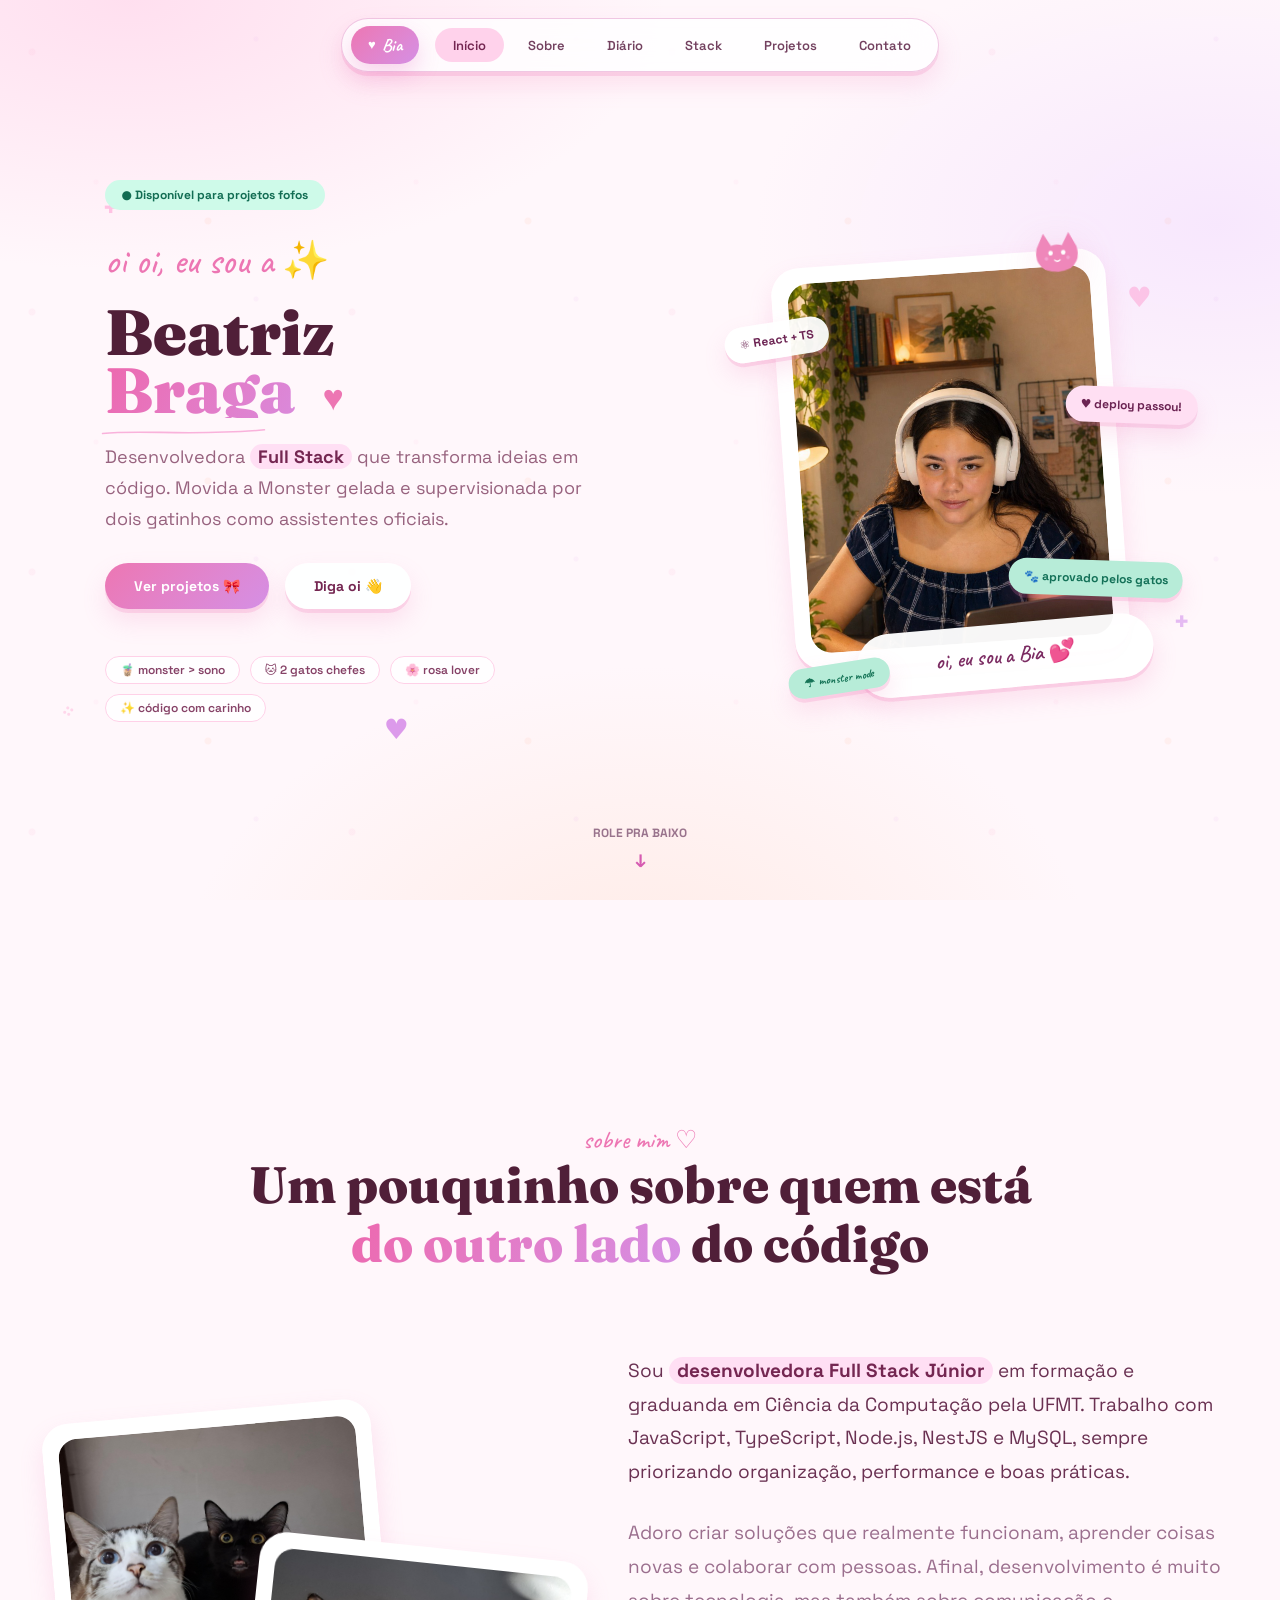
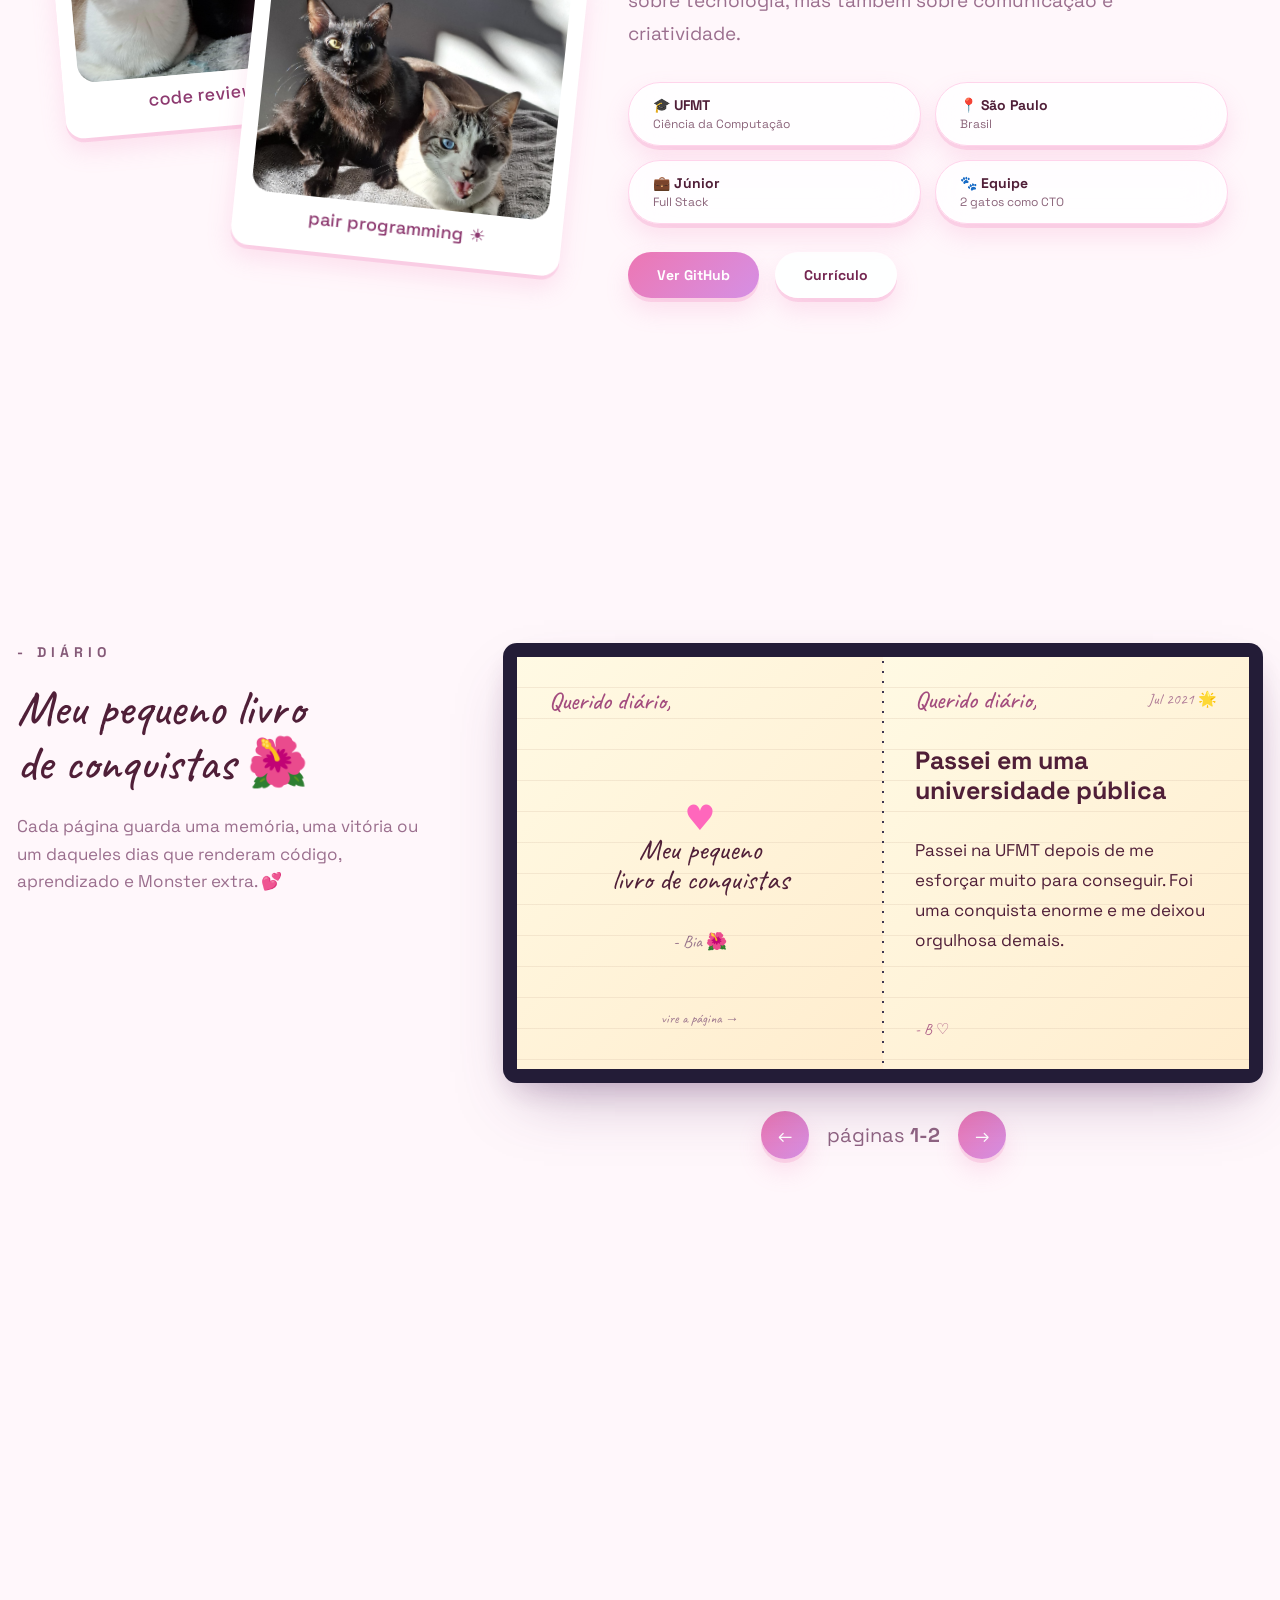
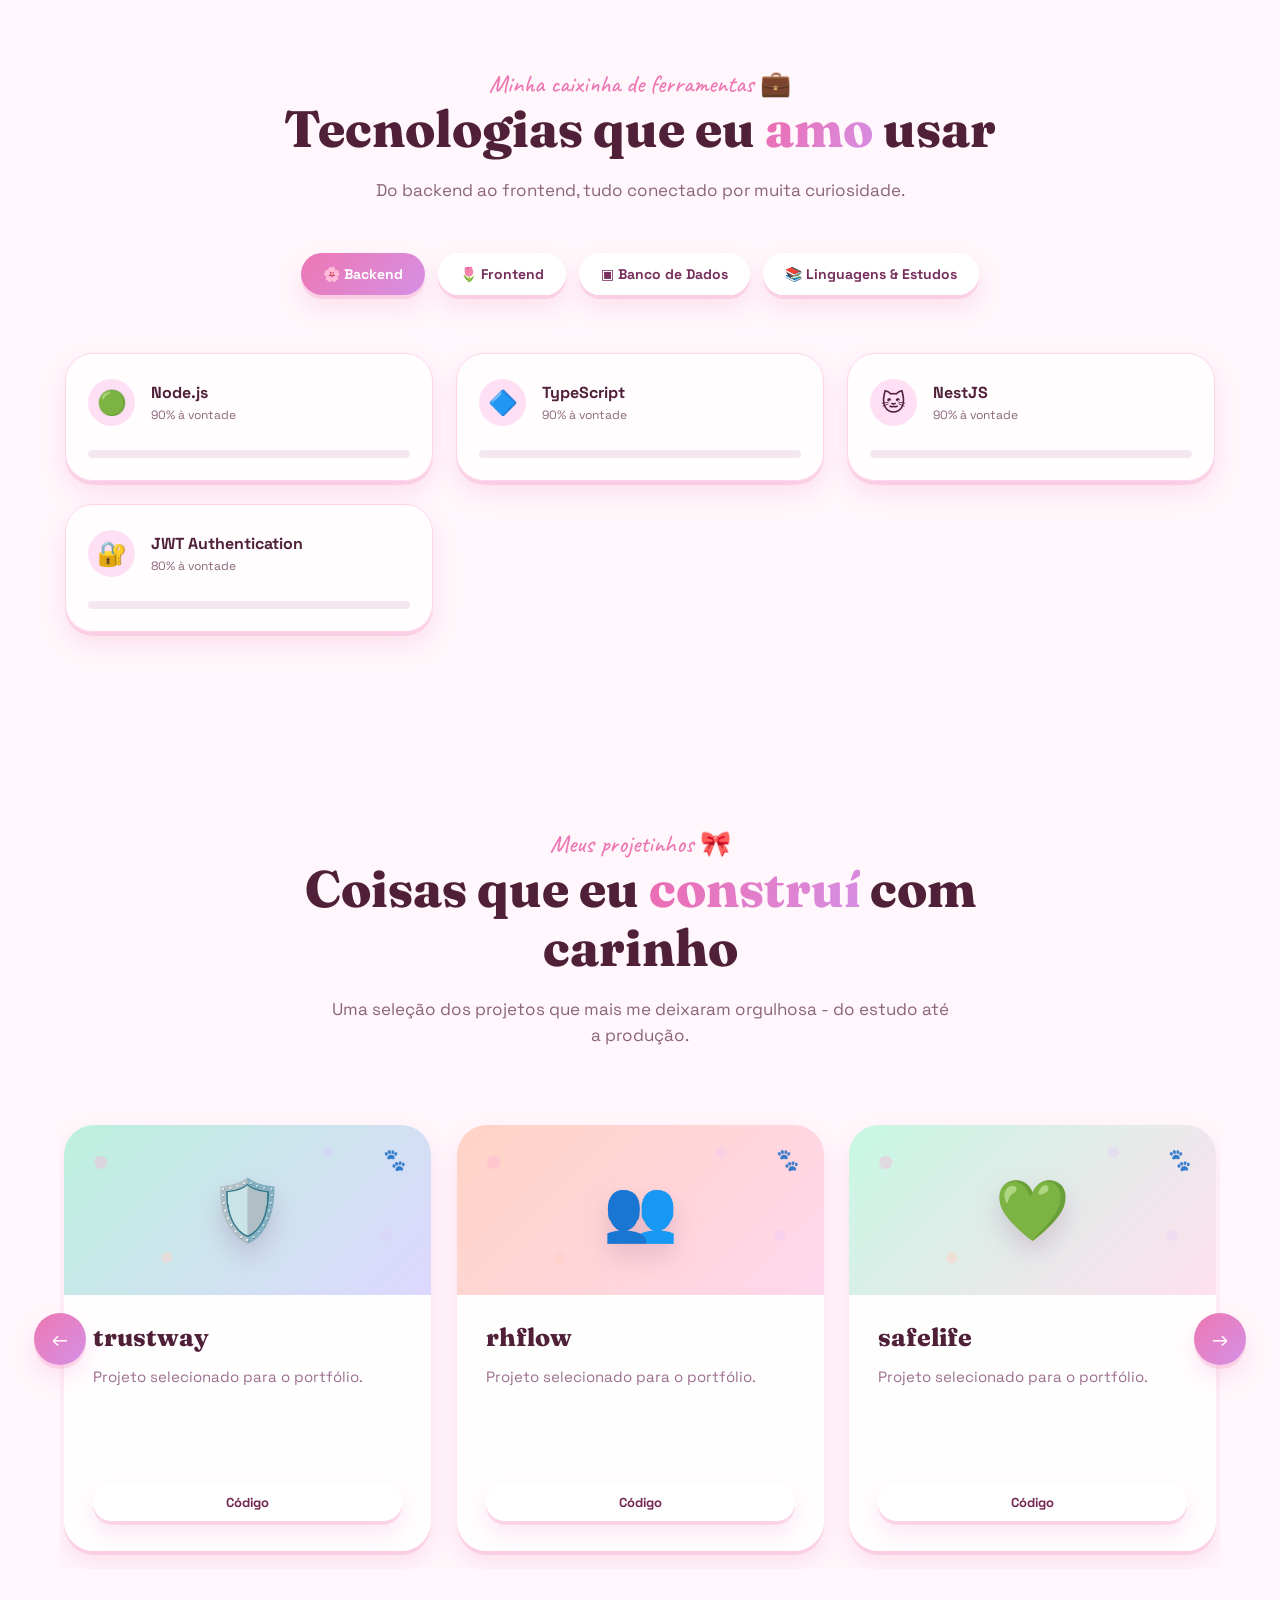
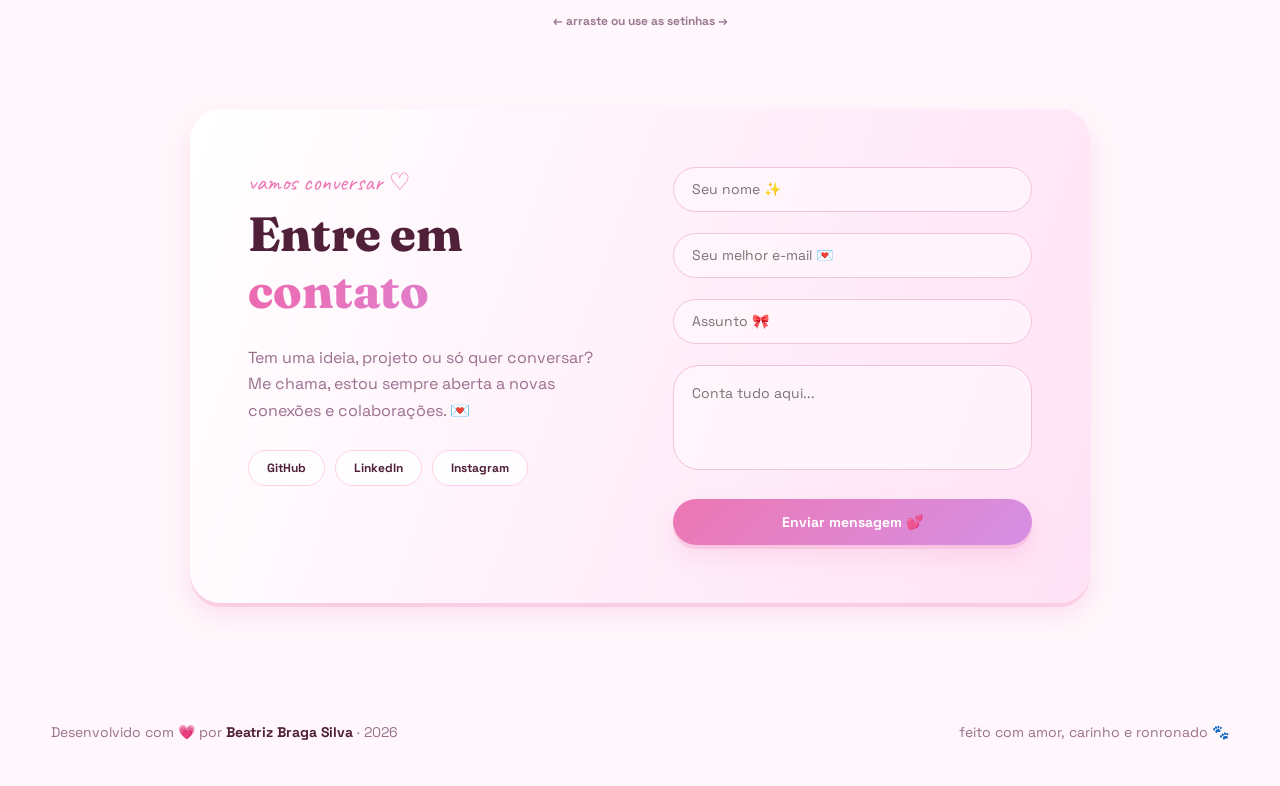
==== commit ed324595: "feat: atualização" ====
--- a/index.html
+++ b/index.html
@@ -95,11 +95,11 @@
         <div class="cat-polaroids">
           <figure class="polaroid polaroid-one">
             <img src="./assets/img/gatos.jpeg" alt="Dois gatos olhando para a camera.">
-            <figcaption>pair programming</figcaption>
+            <figcaption>code reviewers 🐾</figcaption>
           </figure>
           <figure class="polaroid polaroid-two">
             <img src="./assets/img/filhos.jpeg" alt="Dois gatos deitados juntos.">
-            <figcaption>code reviewers 🐾</figcaption>
+            <figcaption>pair programming ☀</figcaption>
           </figure>
         </div>
 
--- a/assets/css/style.css
+++ b/assets/css/style.css
@@ -563,17 +563,25 @@
 
 .cat-polaroids {
   position: relative;
-  min-height: 390px;
+  min-height: 430px;
 }
 
 .polaroid {
   position: absolute;
-  width: 310px;
+  width: 330px;
   padding: 16px 16px 22px;
   border-radius: 27px 27px 18px 18px;
   background: #fff;
   box-shadow: var(--shadow-sticker);
   text-align: center;
+}
+
+.polaroid-one {
+  z-index: 1;
+}
+
+.polaroid-two {
+  z-index: 2;
 }
 
 .polaroid img {
@@ -592,15 +600,15 @@
 }
 
 .polaroid-one {
-  top: 8px;
-  left: 40px;
+  top: 0;
+  left: 0;
   transform: rotate(-5deg);
 }
 
 .polaroid-two {
-  right: 4px;
-  bottom: 0;
-  transform: rotate(7deg);
+  right: -52px;
+  bottom: -20px;
+  transform: rotate(6deg);
 }
 
 .about-content p {
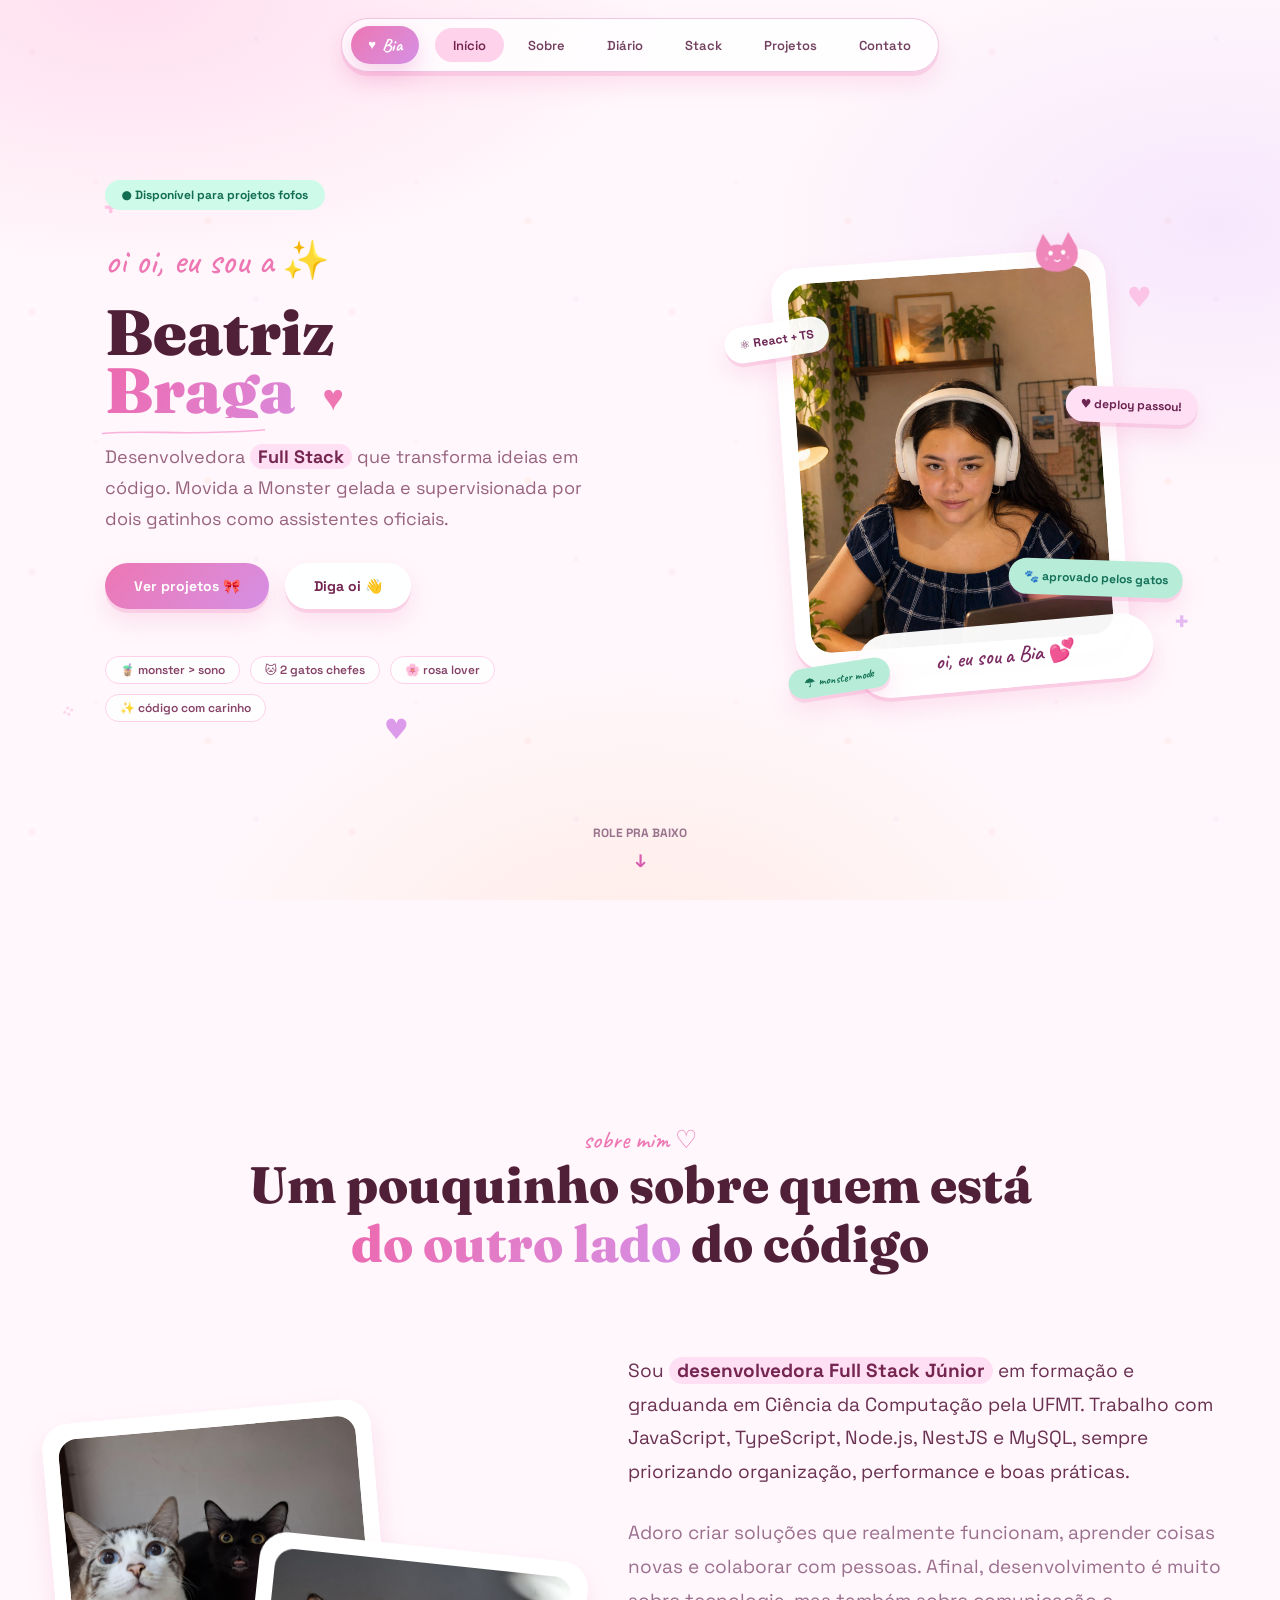
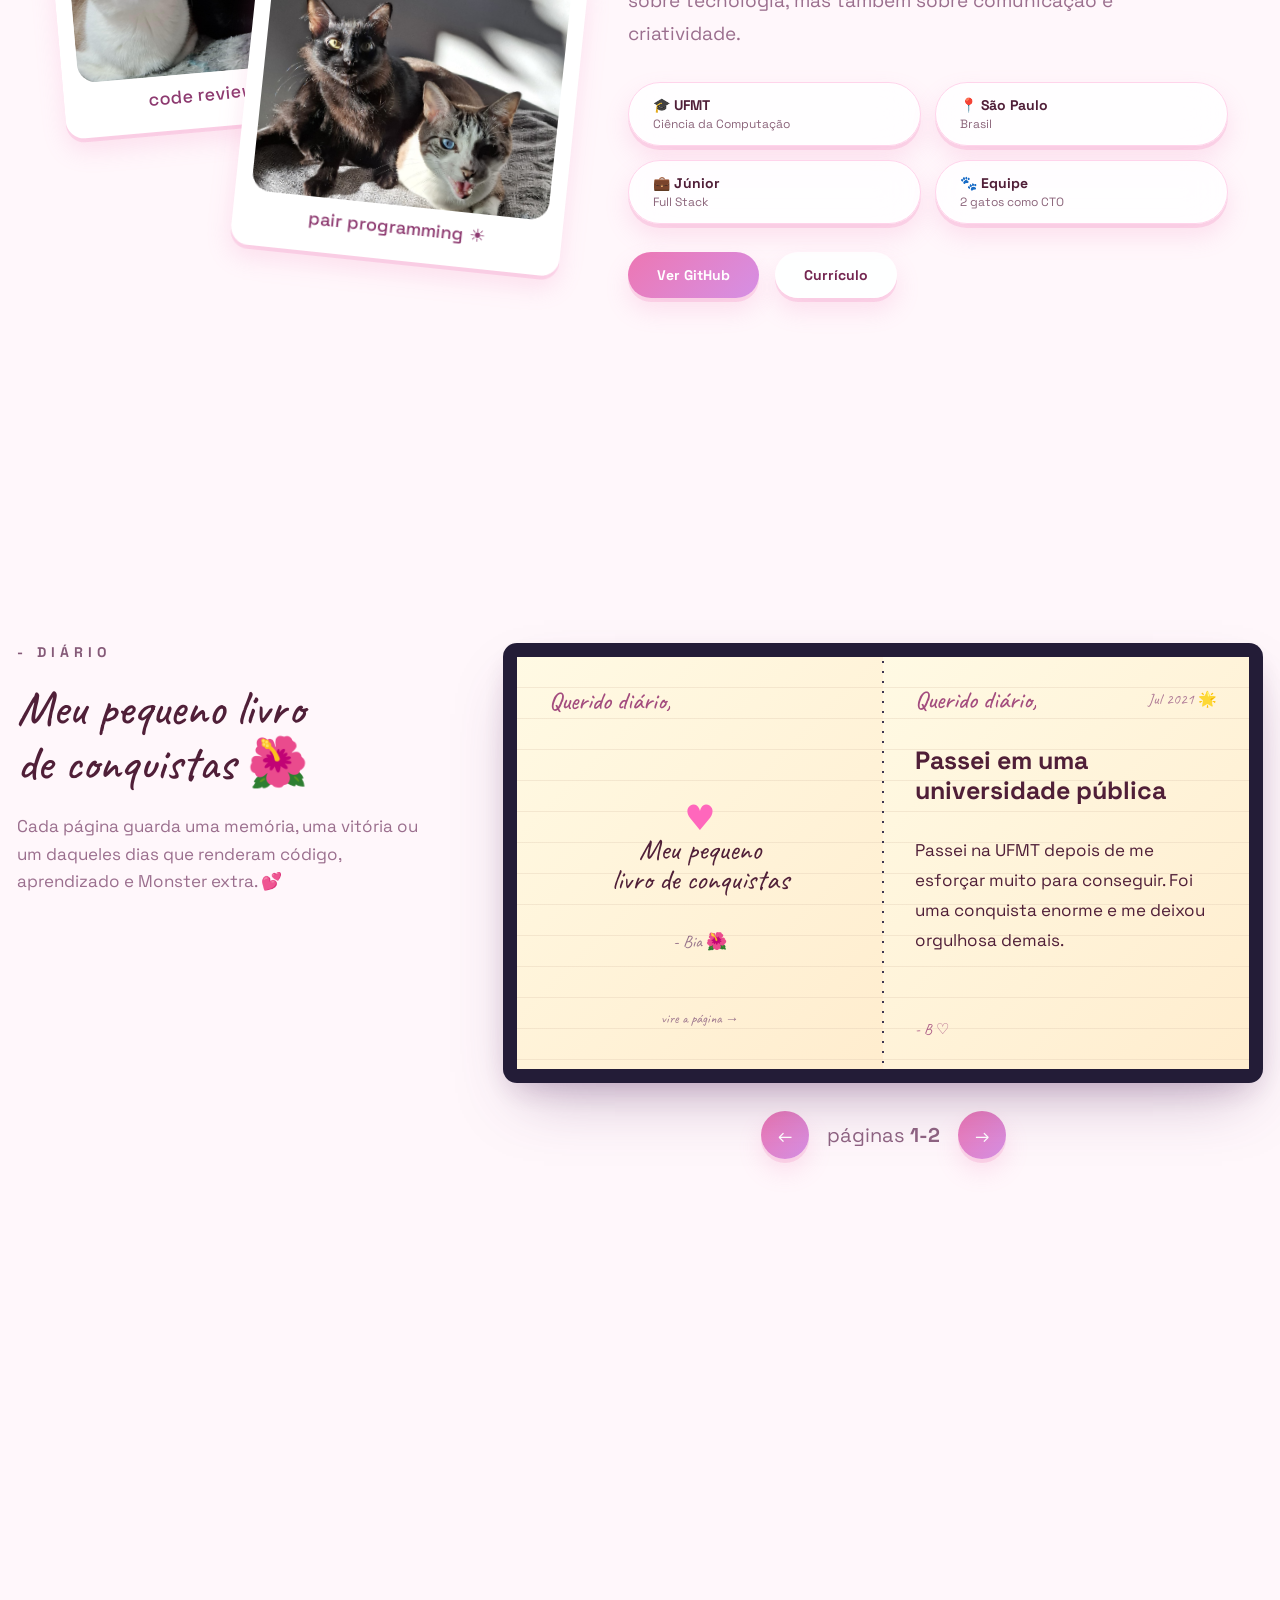
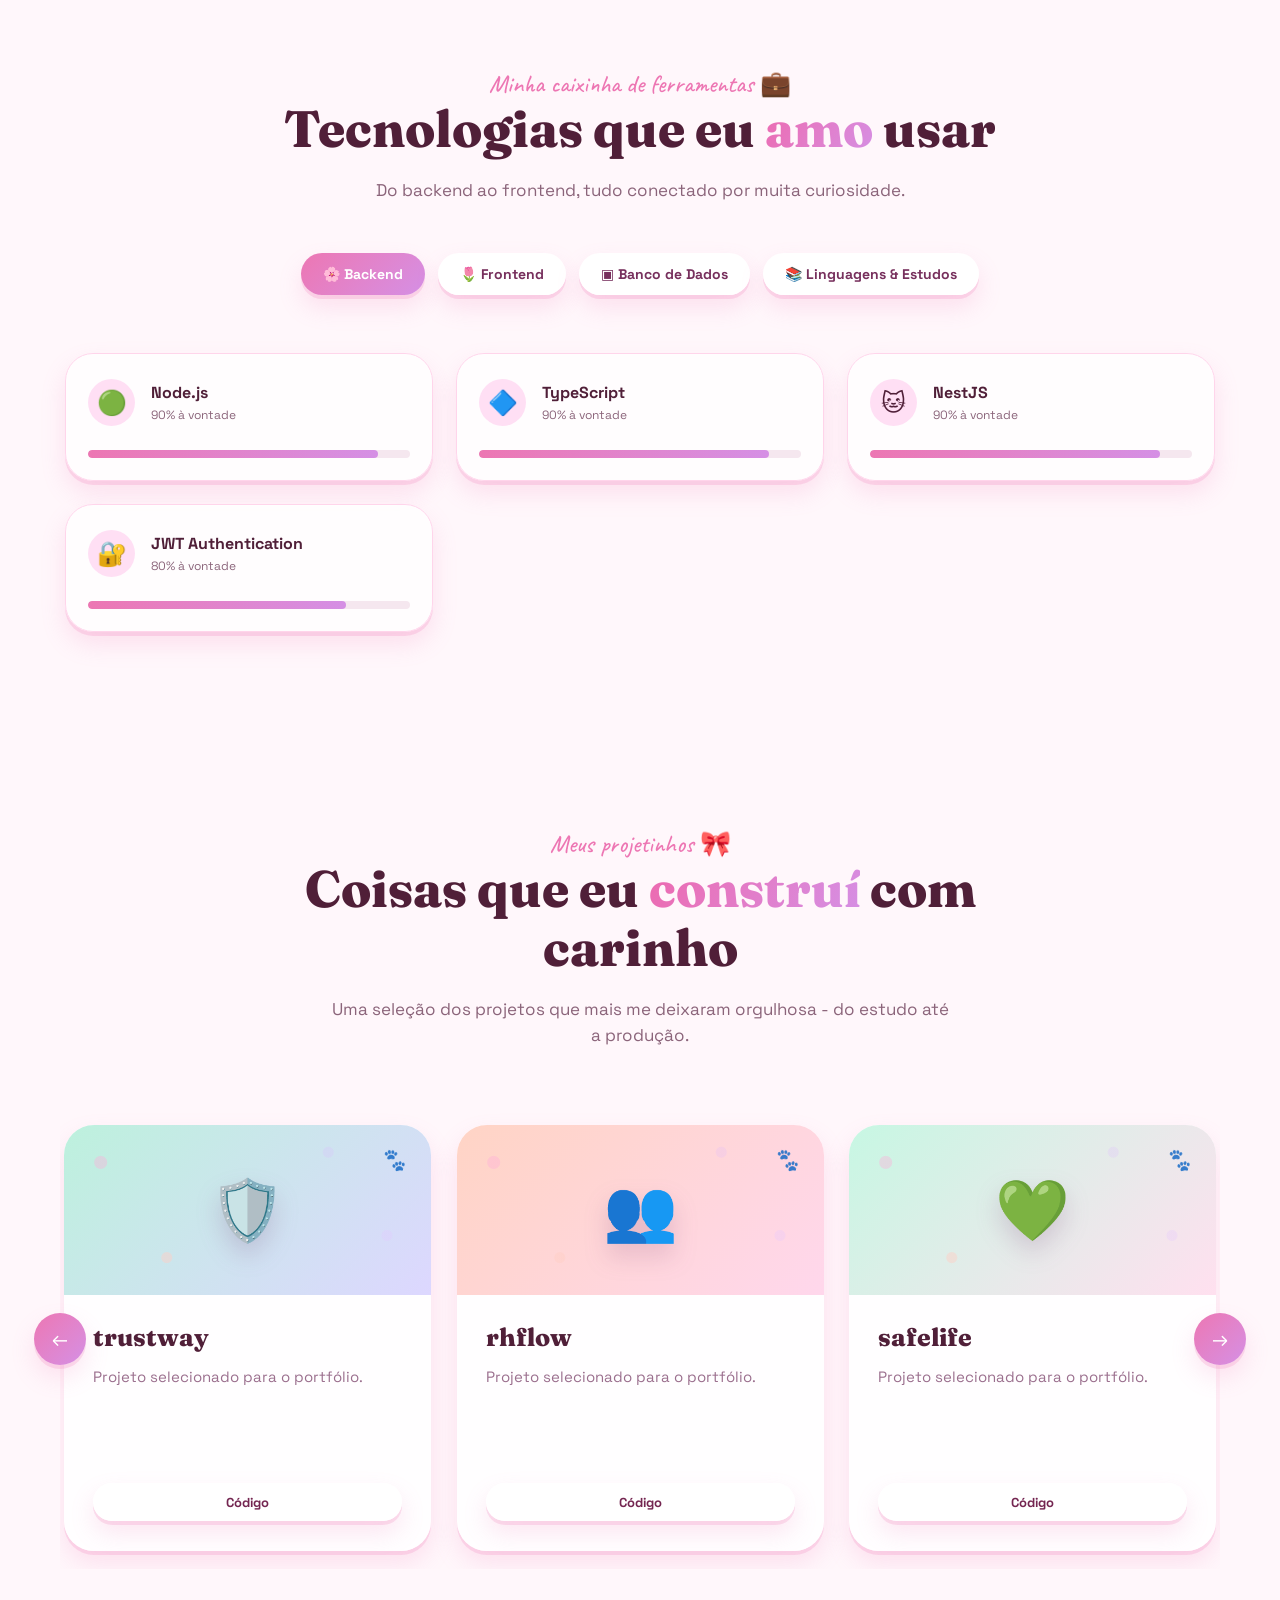
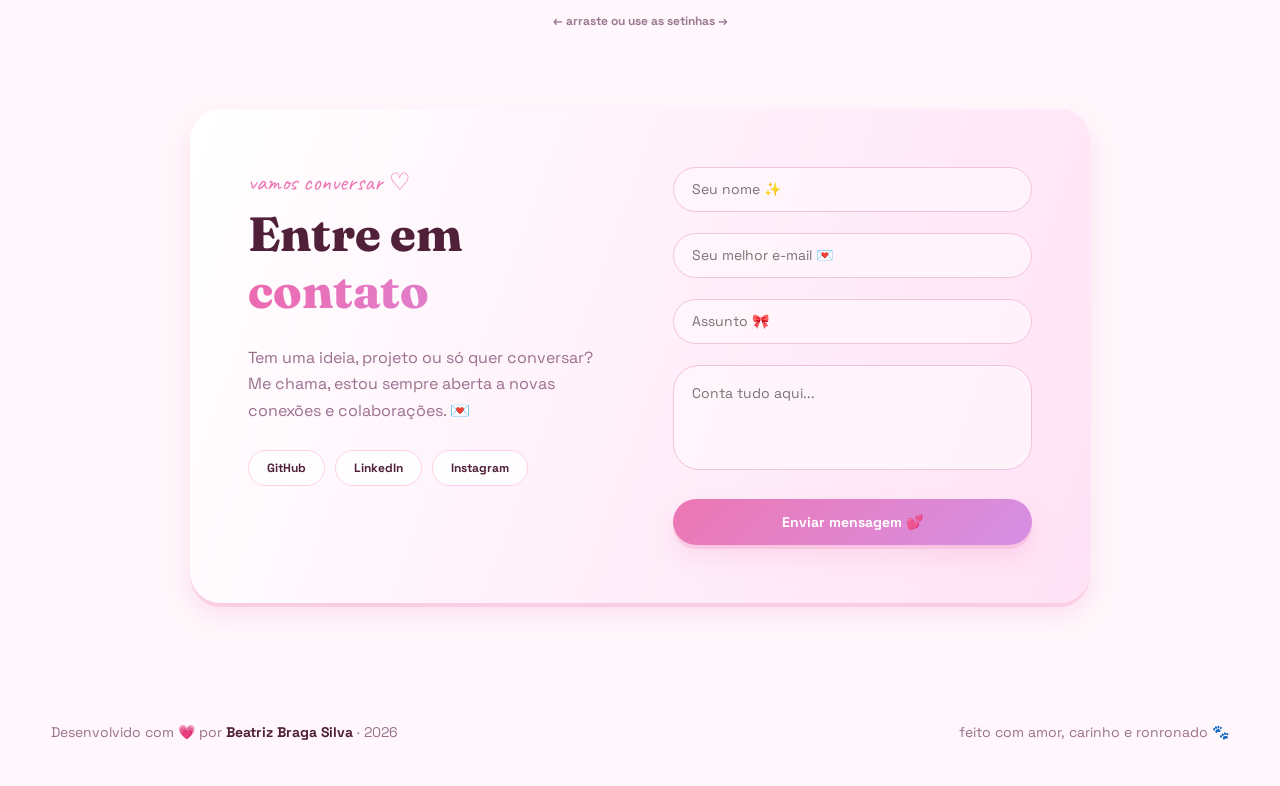
==== commit 91b36b72: "fix: corrigindo problema de success." ====
--- a/index.html
+++ b/index.html
@@ -221,7 +221,7 @@
         </article>
 
         <form id="formulario" action="https://formsubmit.co/3f2cd6b21401178026ce277d182ceff5" method="POST">
-          <input type="hidden" name="_next" value="success.html">
+          <input type="hidden" name="_next" value="https://biiabraga.github.io/Portfolio/success.html">
           <input type="hidden" name="_captcha" value="false">
 
           <input id="nome" name="nome" type="text" placeholder="Seu nome ✨">
@@ -243,7 +243,7 @@
     <span>feito com amor, carinho e ronronado 🐾</span>
   </footer>
 
-  <script src="./assets/js/script.js"></script>
+  <script src="./assets/js/script.js?v=20260530-success"></script>
 </body>
 
 </html>
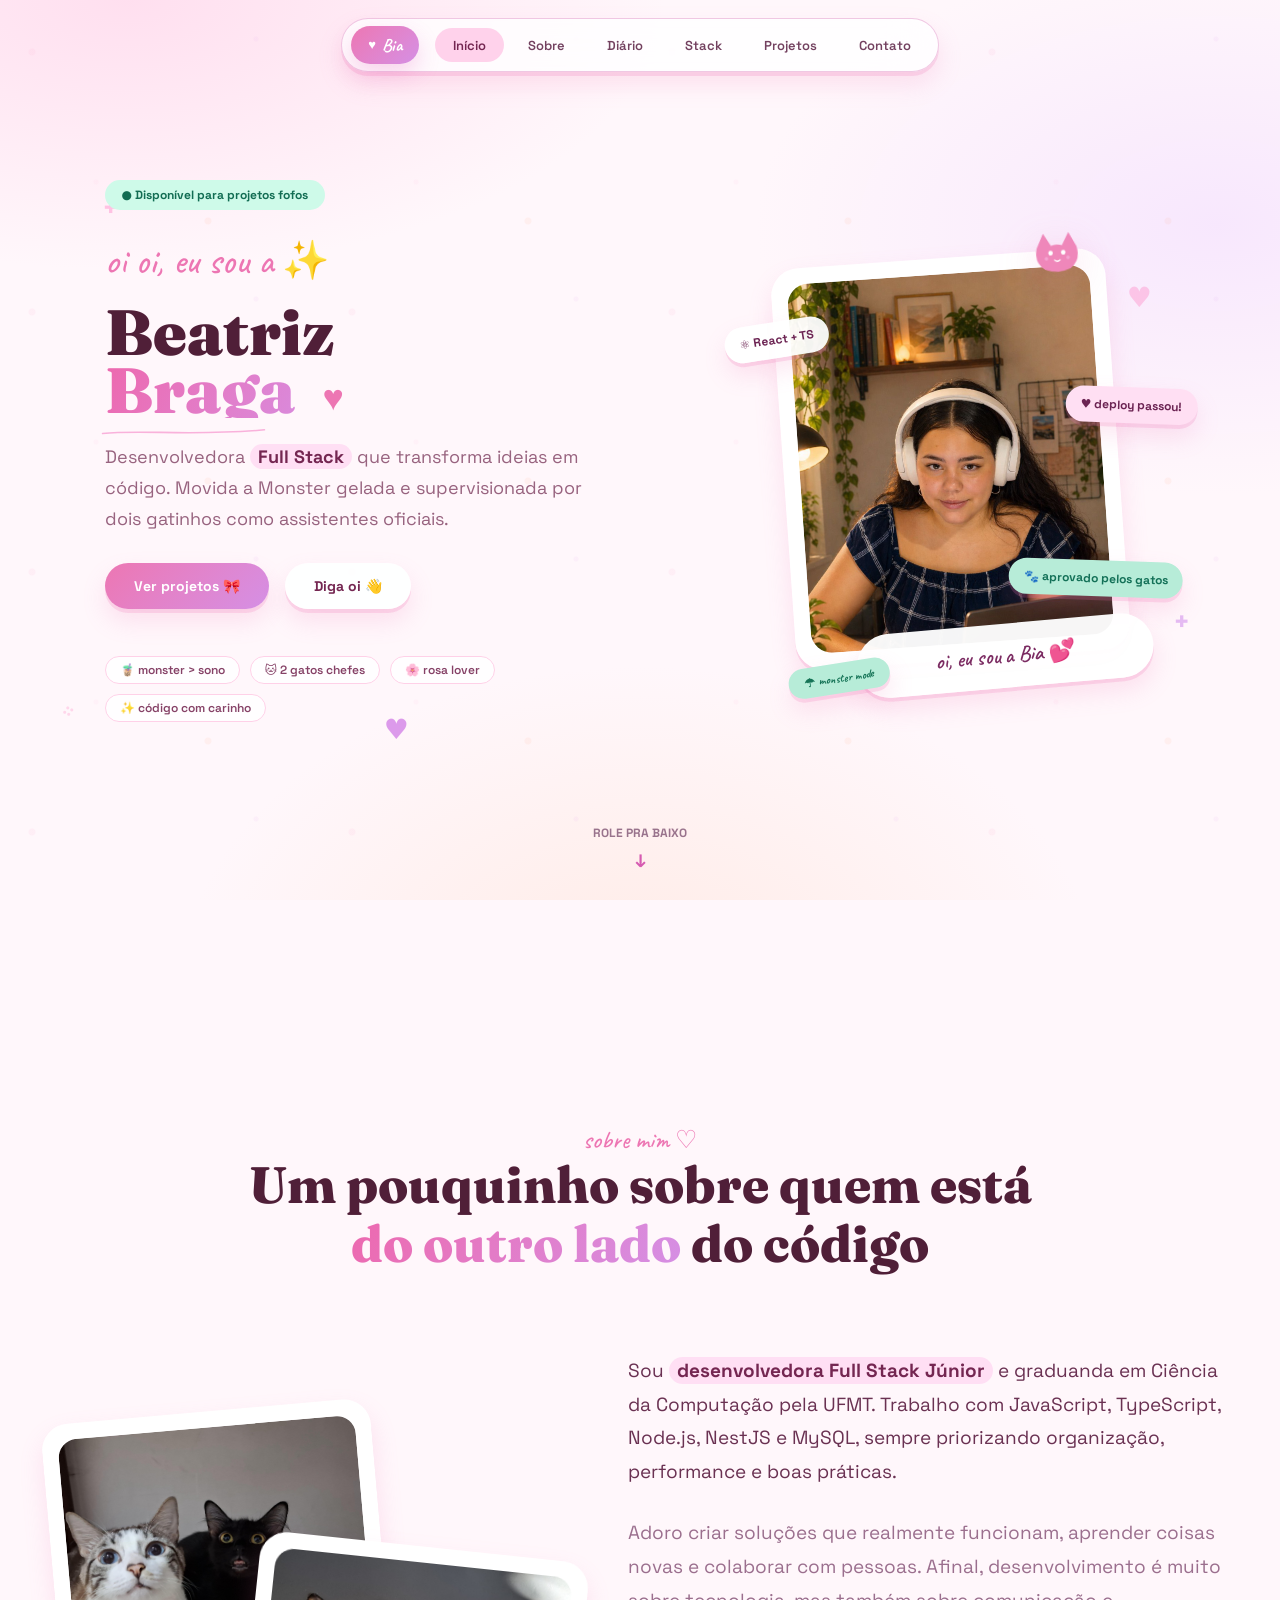
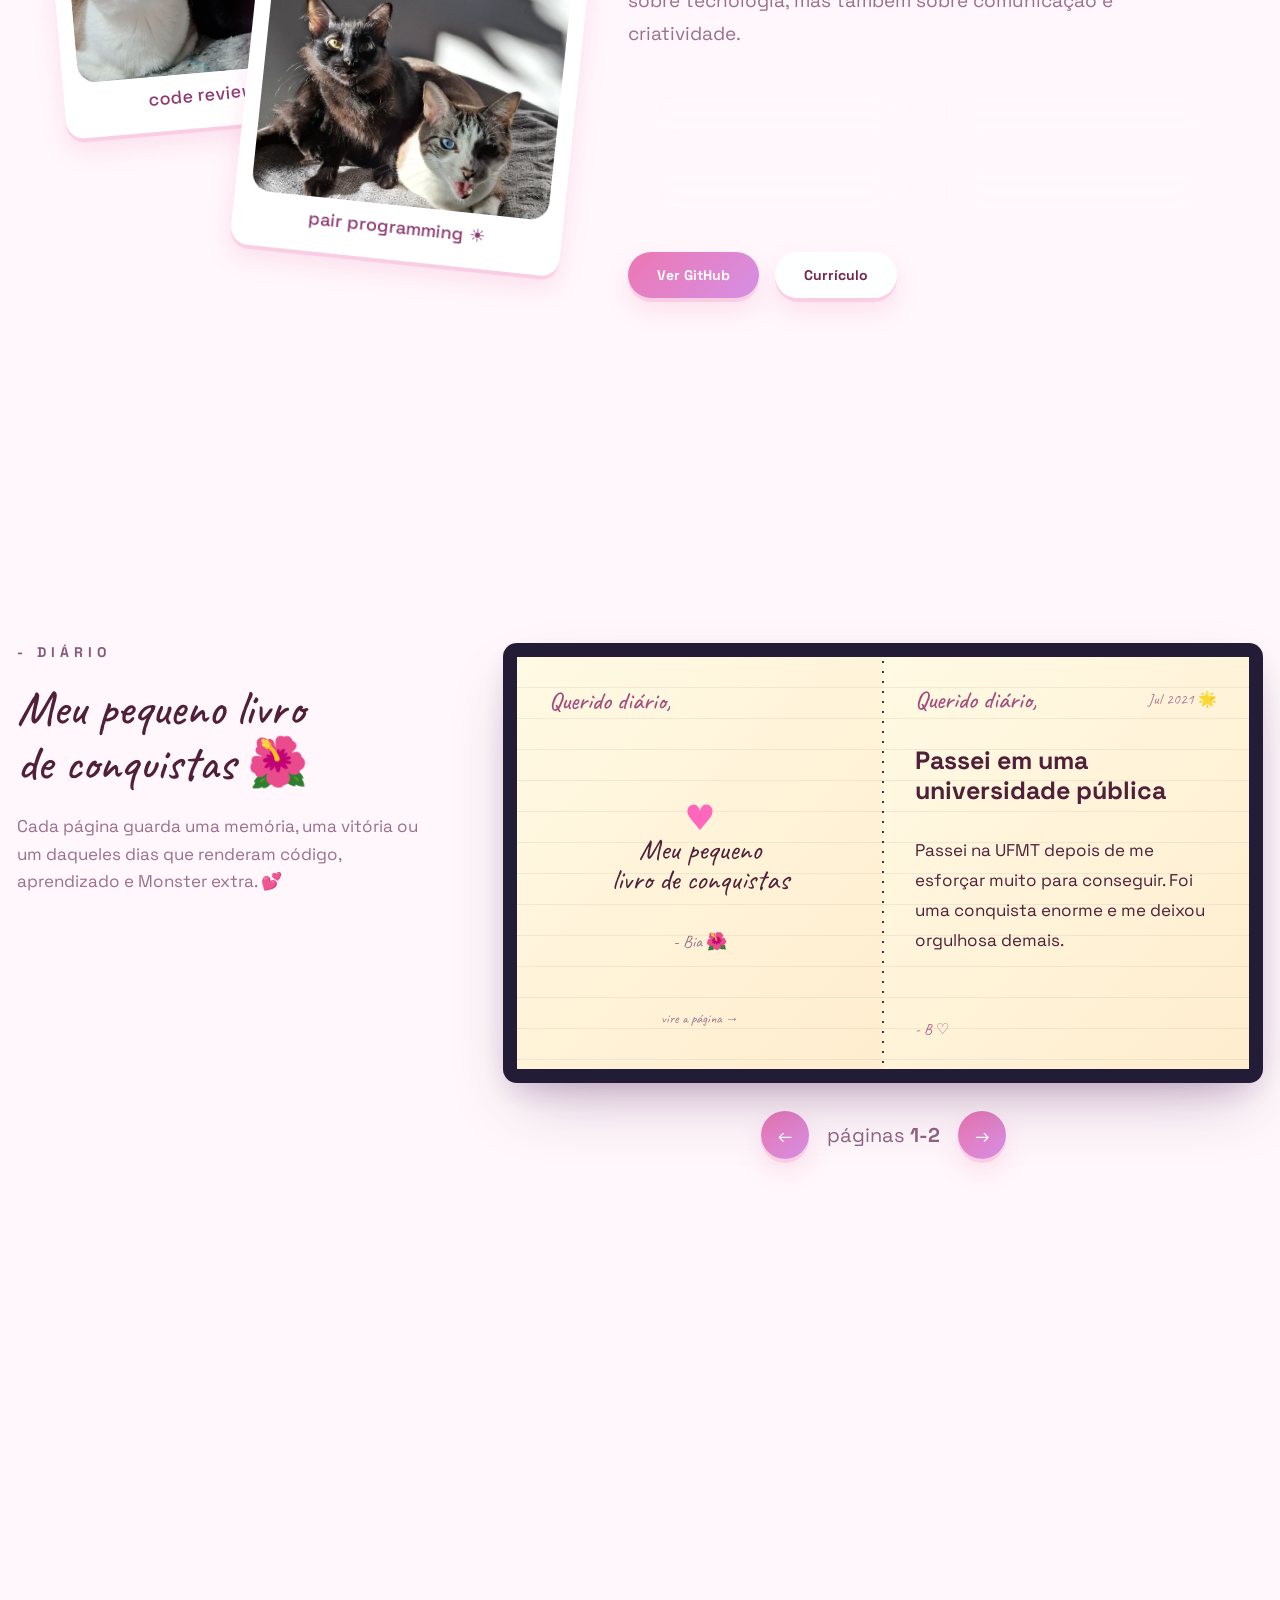
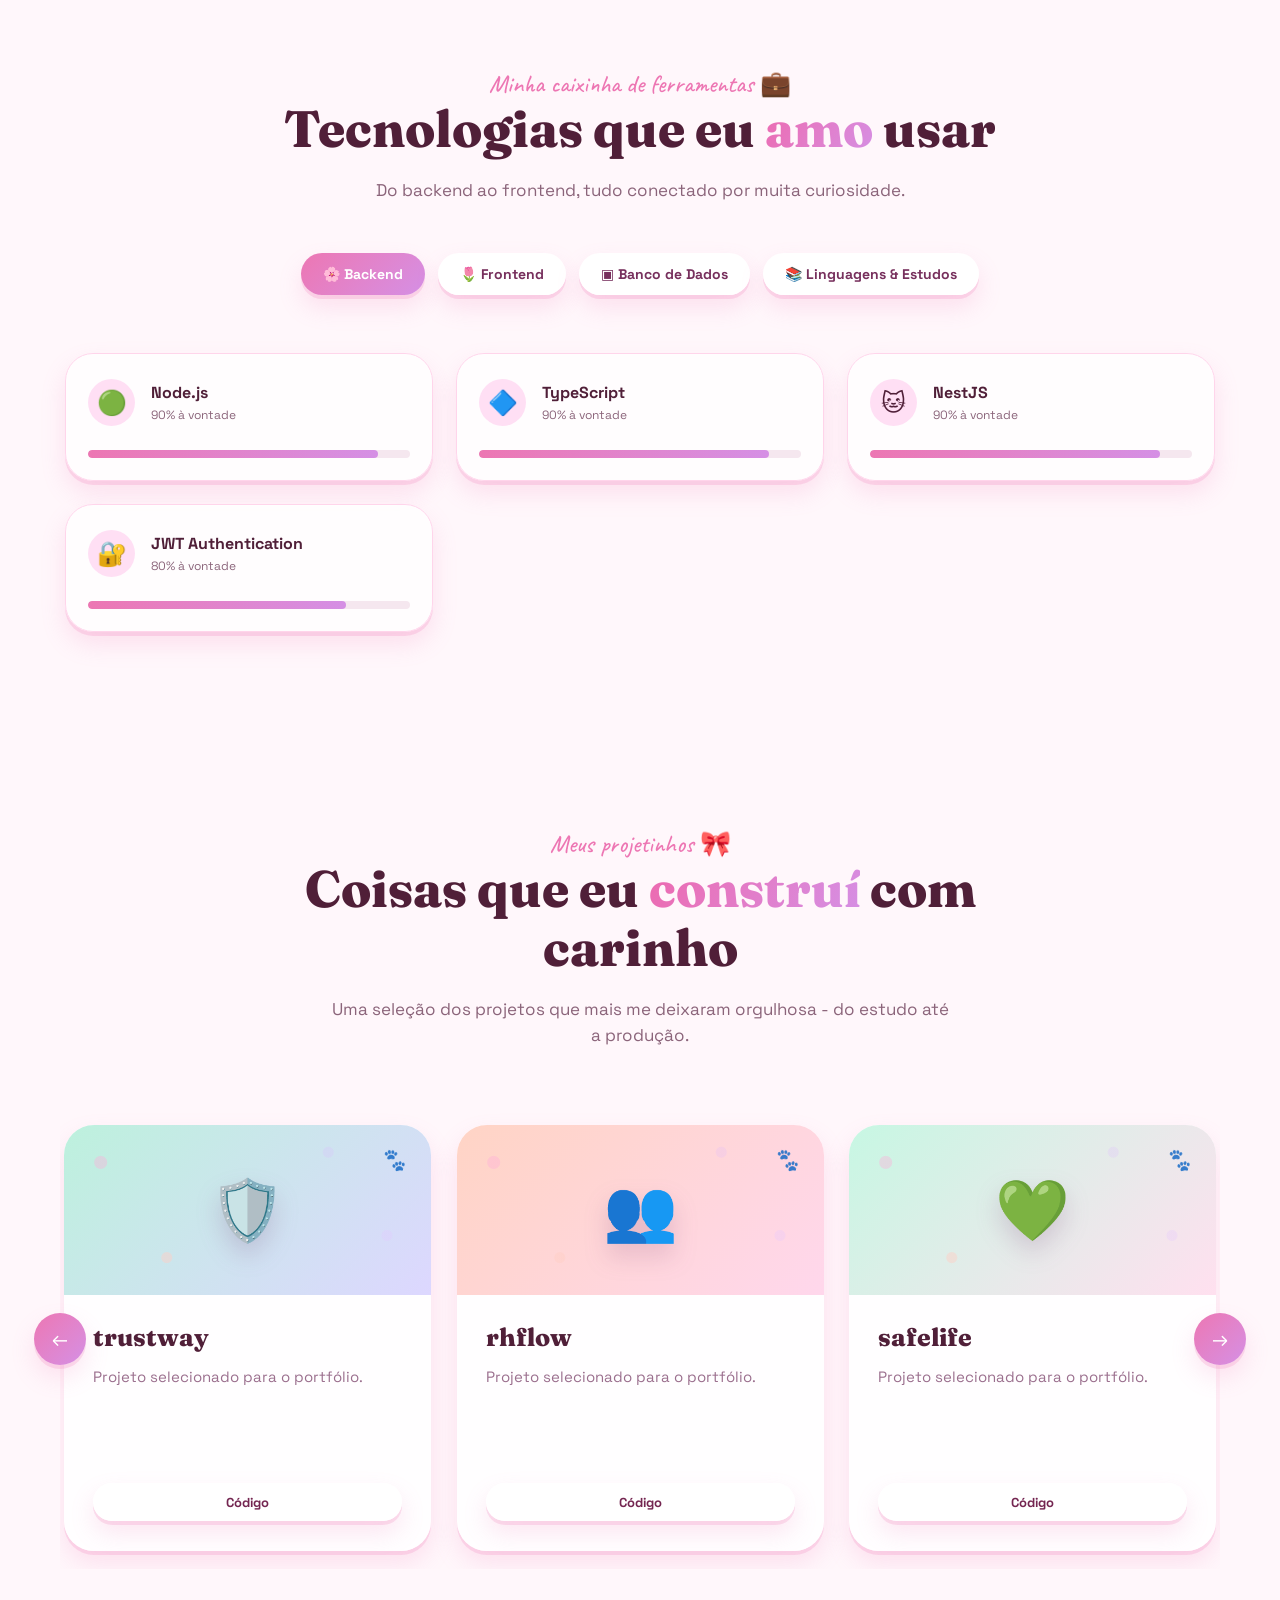
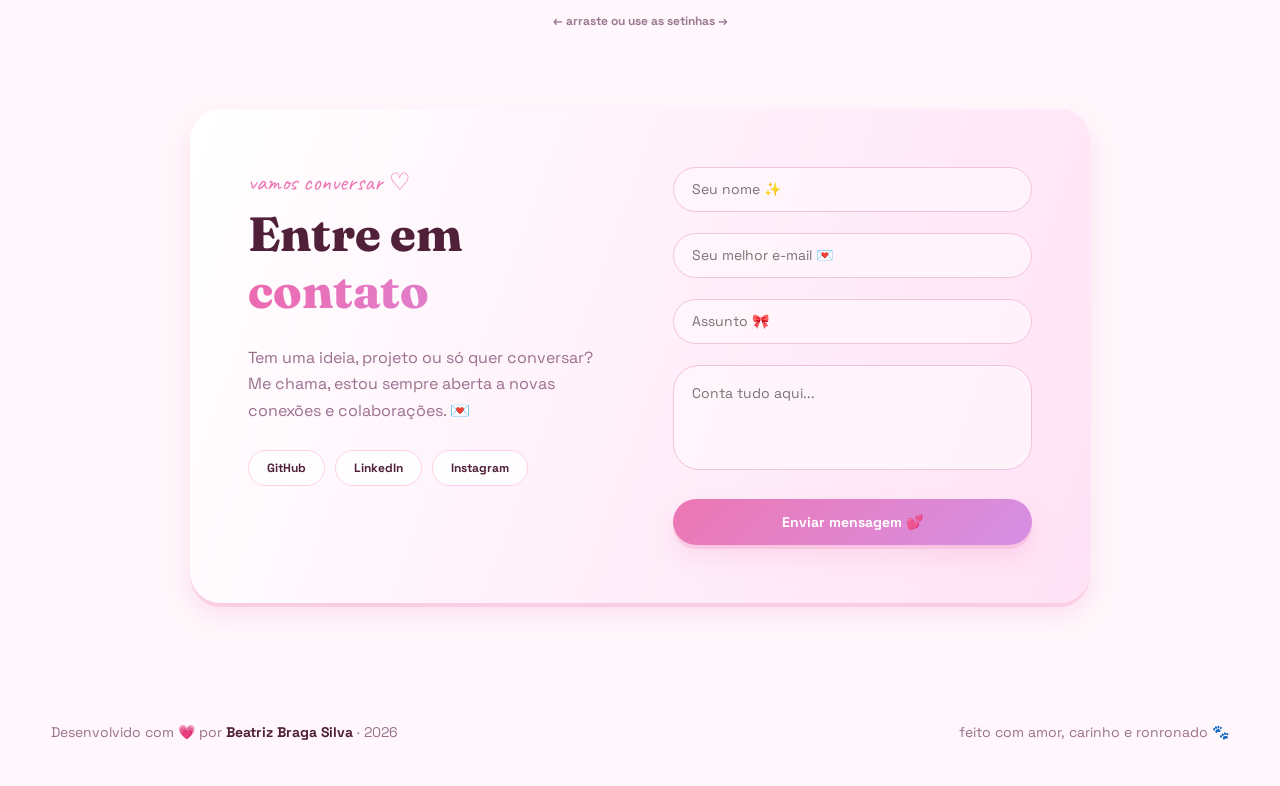
==== commit 83cd1c60: "fix: sobre mim" ====
--- a/index.html
+++ b/index.html
@@ -104,7 +104,7 @@
         </div>
 
         <div class="about-content">
-          <p>Sou <strong>desenvolvedora Full Stack Júnior</strong> em formação e graduanda em Ciência da Computação pela UFMT. Trabalho com JavaScript, TypeScript, Node.js, NestJS e MySQL, sempre priorizando organização, performance e boas práticas.</p>
+          <p>Sou <strong>desenvolvedora Full Stack Júnior</strong> e graduanda em Ciência da Computação pela UFMT. Trabalho com JavaScript, TypeScript, Node.js, NestJS e MySQL, sempre priorizando organização, performance e boas práticas.</p>
           <p>Adoro criar soluções que realmente funcionam, aprender coisas novas e colaborar com pessoas. Afinal, desenvolvimento é muito sobre tecnologia, mas também sobre comunicação e criatividade.</p>
 
           <div class="about-facts">
@@ -116,7 +116,7 @@
 
           <div class="buttons-container">
             <a href="https://github.com/BiiaBraga" target="_blank" class="button button-primary">Ver GitHub</a>
-            <a href="./assets/Curriculo2026-versao2.pdf" target="_blank" class="button button-soft">Currículo</a>
+            <a href="./assets/Curriculo2026.pdf" target="_blank" class="button button-soft">Currículo</a>
           </div>
         </div>
       </div>
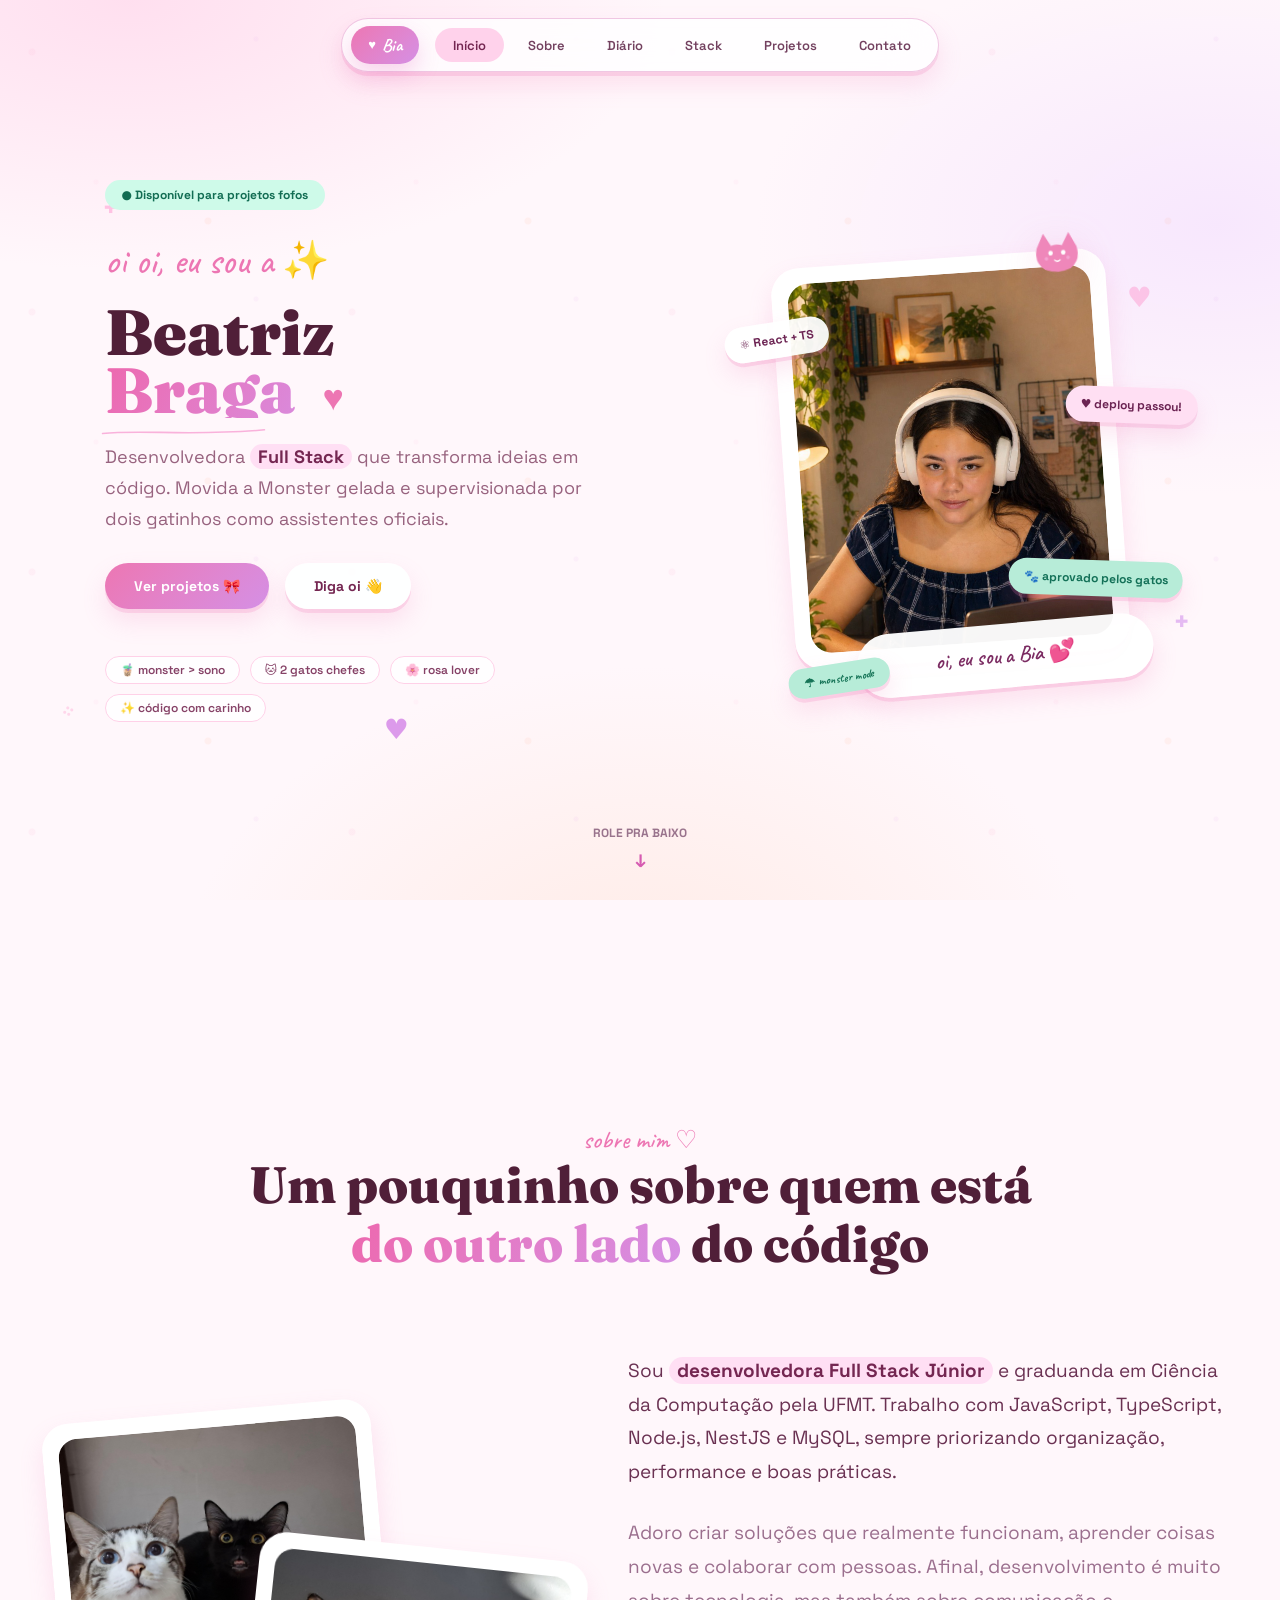
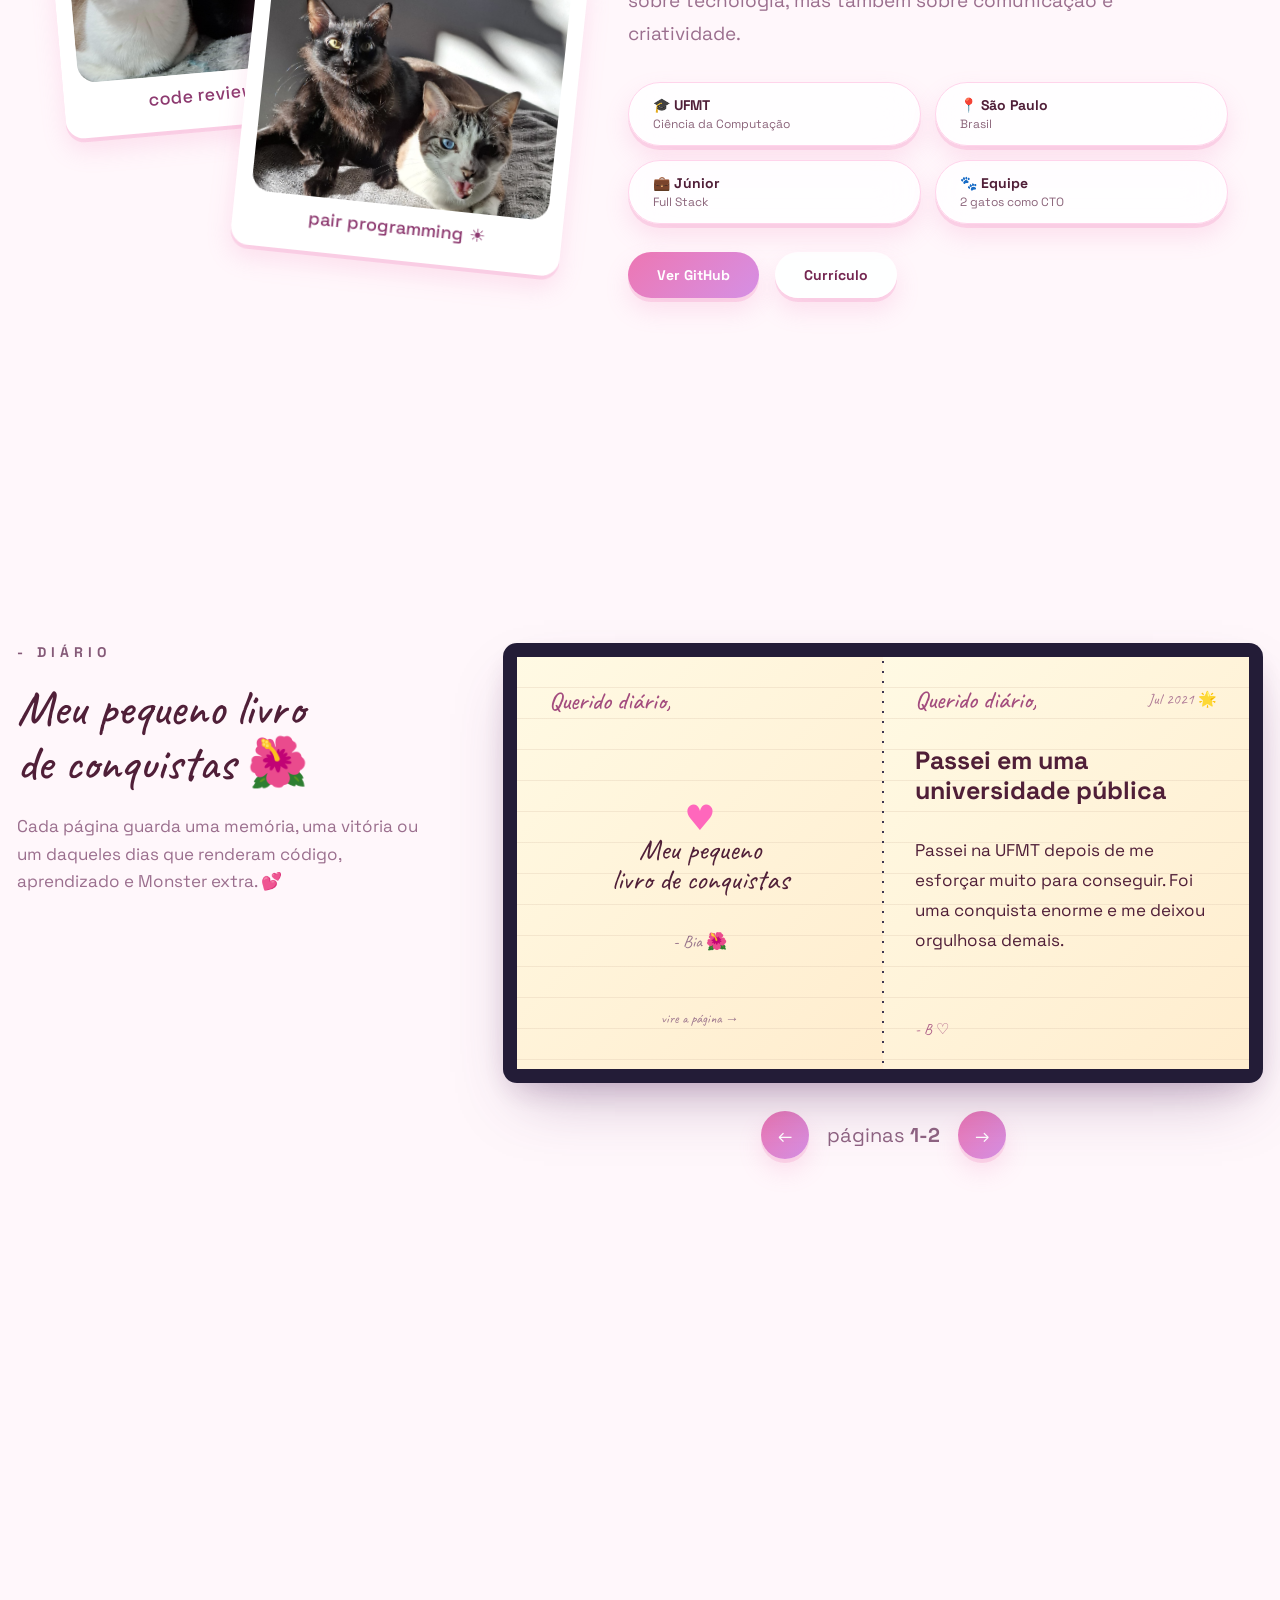
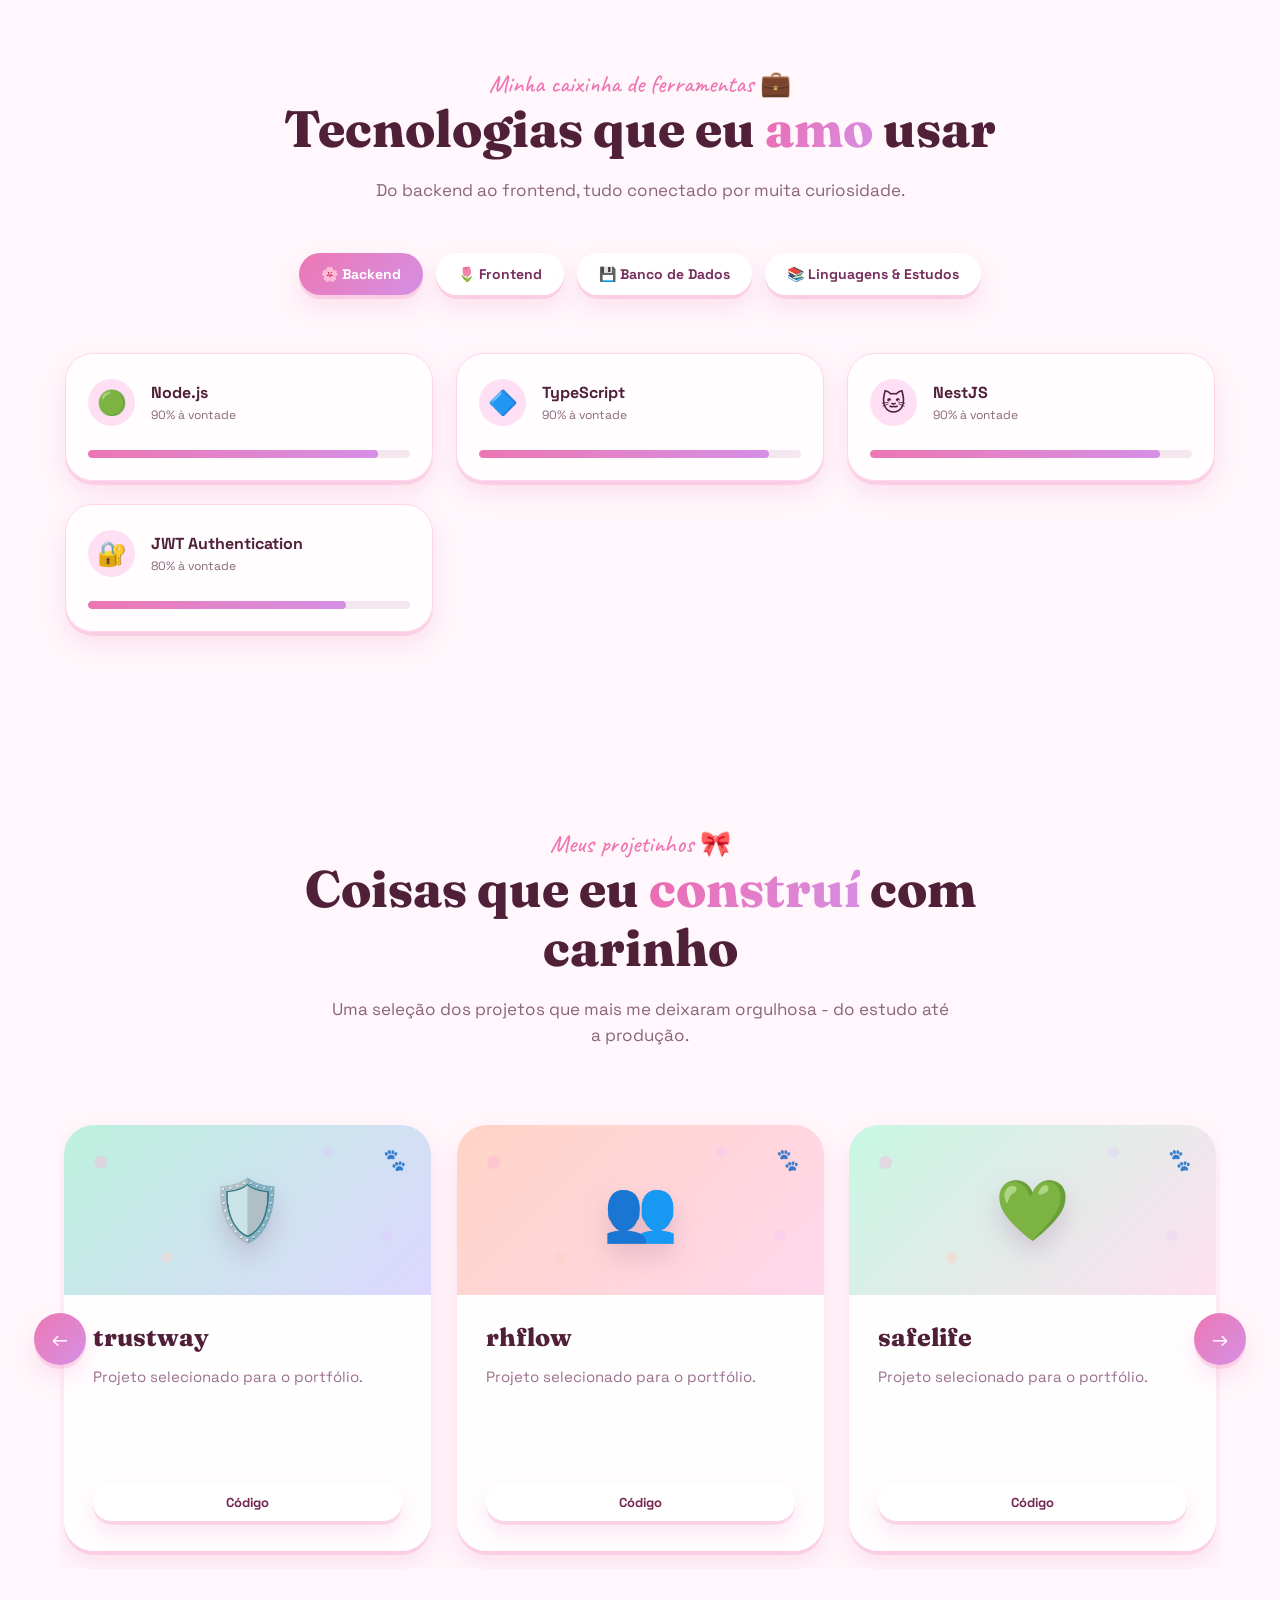
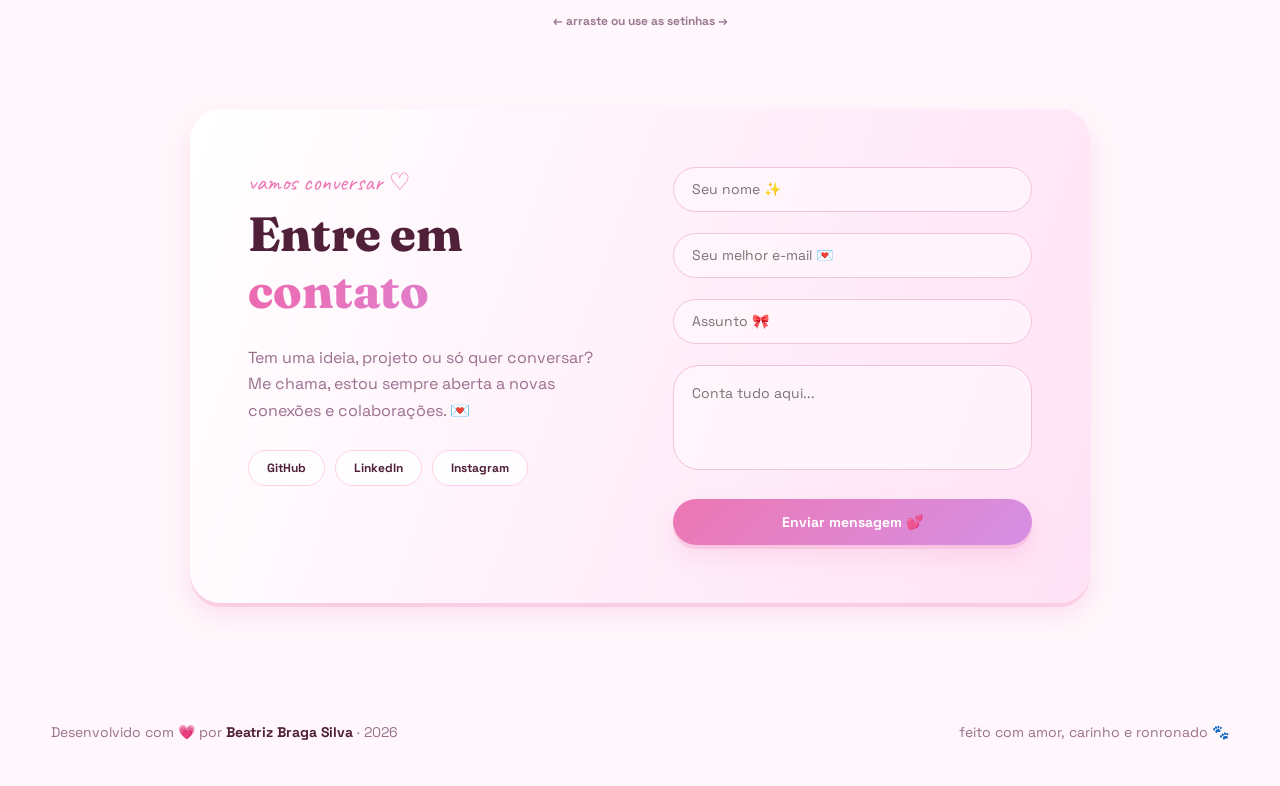
==== commit 9870940a: "feat: responsividade" ====
--- a/index.html
+++ b/index.html
@@ -29,13 +29,19 @@
   <header>
     <nav class="menu-content" aria-label="Menu principal">
       <a href="#hero" id="titulo"><span class="titulo-icon">♥</span> Bia</a>
-      <ul class="menu-list">
+      <button class="menu-toggle" type="button" aria-label="Abrir menu" aria-expanded="false" aria-controls="menu-list">
+        <span></span>
+        <span></span>
+        <span></span>
+      </button>
+      <ul class="menu-list" id="menu-list">
         <li><a href="#hero" class="active">Início</a></li>
         <li><a href="#about">Sobre</a></li>
         <li><a href="#diary">Diário</a></li>
         <li><a href="#stack">Stack</a></li>
         <li><a href="#projects">Projetos</a></li>
         <li><a href="#contact">Contato</a></li>
+        <li class="menu-close-item"><button class="menu-close" type="button">Fechar X</button></li>
       </ul>
     </nav>
   </header>
@@ -183,7 +189,7 @@
       <div class="stack-tabs" role="tablist" aria-label="Categorias de tecnologias">
         <button class="tab active" type="button" data-stack="backend">🌸 Backend</button>
         <button class="tab" type="button" data-stack="frontend">🌷 Frontend</button>
-        <button class="tab" type="button" data-stack="database">▣ Banco de Dados</button>
+        <button class="tab" type="button" data-stack="database">💾 Banco de Dados</button>
         <button class="tab" type="button" data-stack="languages">📚 Linguagens & Estudos</button>
       </div>
 
--- a/assets/css/style.css
+++ b/assets/css/style.css
@@ -152,6 +152,50 @@
 .menu-list {
   gap: 6px;
   list-style: none;
+}
+
+.menu-toggle,
+.menu-close-item {
+  display: none;
+}
+
+.menu-toggle,
+.menu-close {
+  border: 0;
+  cursor: pointer;
+  font: inherit;
+}
+
+.menu-toggle {
+  position: relative;
+  width: 28px;
+  height: 34px;
+  border-radius: 999px;
+  color: #743158;
+  background: transparent;
+}
+
+.menu-toggle span {
+  position: absolute;
+  left: 50%;
+  width: 19px;
+  height: 2px;
+  margin: 0;
+  border-radius: 999px;
+  background: currentColor;
+  transform: translateX(-50%);
+}
+
+.menu-toggle span:nth-child(1) {
+  top: 11px;
+}
+
+.menu-toggle span:nth-child(2) {
+  top: 16px;
+}
+
+.menu-toggle span:nth-child(3) {
+  top: 21px;
 }
 
 #titulo {
@@ -1503,25 +1547,360 @@
   }
 }
 
+@media (min-width: 901px) and (max-width: 1100px) {
+  .hero-container {
+    grid-template-columns: minmax(360px, 460px) minmax(300px, 360px);
+    align-items: center;
+    justify-content: center;
+    gap: clamp(34px, 5vw, 58px);
+    min-height: calc(100vh - 78px);
+    padding: 62px 0 110px;
+  }
+
+  .hero-left {
+    transform: translateY(10px);
+  }
+
+  .hero-right {
+    transform: translateY(18px);
+  }
+
+  .hero-card {
+    width: min(32vw, 350px);
+  }
+
+  .hero-chip {
+    font-size: 11px;
+  }
+
+  .chip-two {
+    right: -42px;
+  }
+
+  .chip-three {
+    right: -36px;
+  }
+}
+
+@media (min-width: 761px) and (max-width: 900px) {
+  .hero-container {
+    grid-template-columns: minmax(330px, 1fr) minmax(250px, 280px);
+    align-items: center;
+    justify-content: center;
+    gap: 28px;
+    min-height: calc(100vh - 78px);
+    padding: 62px 0 100px;
+  }
+
+  .hero-left,
+  .hero-right {
+    transform: none;
+  }
+
+  .hero-badge {
+    margin-bottom: 22px;
+  }
+
+  .hero-hello {
+    margin-bottom: 15px;
+    font-size: 32px;
+  }
+
+  .hero-left h1 {
+    font-size: 58px;
+  }
+
+  .hero-left h1 b {
+    margin-left: 10px;
+    font-size: 28px;
+  }
+
+  .hero-description {
+    max-width: 360px;
+    font-size: 16px;
+    line-height: 1.64;
+  }
+
+  .buttons-container {
+    gap: 12px;
+  }
+
+  .button {
+    min-height: 42px;
+    padding: 0 22px;
+  }
+
+  .hero-tags {
+    gap: 8px;
+    margin-top: 36px;
+  }
+
+  .hero-card {
+    width: min(36vw, 280px);
+    padding: 13px;
+  }
+
+  .hero-chip {
+    min-height: 30px;
+    padding: 0 12px;
+    font-size: 10px;
+  }
+
+  .chip-one {
+    left: -38px;
+  }
+
+  .chip-two {
+    right: -34px;
+  }
+
+  .chip-three {
+    right: -28px;
+  }
+
+  .hero-card-footer {
+    left: 36px;
+    right: -40px;
+    min-height: 44px;
+    font-size: 17px;
+  }
+
+  .diary-container {
+    margin-top: 100px;
+    margin-bottom: 130px;
+  }
+
+  .book {
+    width: min(88vw, 680px);
+    height: 394px;
+    padding: 12px;
+  }
+
+  .book::after {
+    top: 12px;
+    bottom: 12px;
+  }
+
+  .book-page {
+    padding: 23px 26px;
+    --paper-line: 27px;
+  }
+
+  .book-page h3 {
+    font-size: 23px;
+  }
+
+  .cover-mark {
+    top: 104px;
+    font-size: 30px;
+  }
+
+  .cover-page p {
+    top: 132px;
+    font-size: 25px;
+    line-height: 28px;
+  }
+
+  .story-top small {
+    font-size: 14px;
+  }
+
+  .story-page h4 {
+    font-size: 22px;
+  }
+
+  .story-page p {
+    font-size: 15px;
+  }
+}
+
 @media (max-width: 760px) {
+  .page-section {
+    scroll-margin-top: 96px;
+  }
+
   header {
-    top: 8px;
-    width: calc(100vw - 20px);
-    overflow-x: auto;
+    top: 20px;
+    width: fit-content;
+    padding: 8px 14px;
+    overflow: visible;
+    border-radius: 999px;
+    background: rgba(255, 255, 255, 0.78);
   }
 
   .menu-content {
-    width: max-content;
+    width: auto;
+    min-width: 0;
+    flex-wrap: nowrap;
+    justify-content: center;
+    gap: 9px;
+  }
+
+  #titulo {
+    position: relative;
+    flex: 0 0 auto;
+    padding: 8px 15px;
+    font-family: var(--font-sans);
+    font-size: 19px;
+    text-transform: none;
+    box-shadow: 0 10px 20px rgba(221, 78, 171, 0.18);
+  }
+
+  .menu-toggle {
+    display: flex;
+  }
+
+  .menu-list {
+    position: fixed;
+    inset: 0;
+    z-index: 5000;
+    display: flex;
+    flex-direction: column;
+    align-items: center;
+    justify-content: center;
+    gap: 18px;
+    min-height: 100dvh;
+    padding: 72px 24px 34px;
+    background: rgba(255, 242, 249, 0.97);
+    overflow-y: auto;
+    opacity: 0;
+    visibility: hidden;
+    transform: translateY(-14px);
+    pointer-events: none;
+    transition: opacity 0.55s ease, transform 0.55s ease, visibility 0.55s ease;
+  }
+
+  .menu-list::before {
+    content: "\2665  Bia";
+    display: inline-flex;
+    align-items: center;
+    justify-content: center;
+    min-height: 46px;
+    padding: 0 25px;
+    border-radius: 999px;
+    color: #fff;
+    background: linear-gradient(135deg, var(--pink), var(--pink-2));
+    box-shadow: 0 12px 24px rgba(221, 78, 171, 0.22);
+    font-size: 22px;
+    font-weight: 700;
+    opacity: 0;
+    transform: translateY(24px) scale(0.96);
+  }
+
+  body.menu-open {
+    overflow: hidden;
+  }
+
+  body.menu-open #titulo,
+  body.menu-open .menu-toggle {
+    opacity: 0.36;
+  }
+
+  body.menu-open header {
+    z-index: 6000;
+    background: transparent;
+    border-color: transparent;
+    box-shadow: none;
+    backdrop-filter: none;
+    -webkit-backdrop-filter: none;
+  }
+
+  body.menu-open .menu-list {
+    opacity: 1;
+    visibility: visible;
+    transform: none;
+    pointer-events: auto;
+  }
+
+  body.menu-open .menu-list::before {
+    animation: menuItemIn 0.72s cubic-bezier(0.18, 0.88, 0.28, 1) 0.2s forwards;
   }
 
   .menu-list a {
-    padding: 0 12px;
-    font-size: 12px;
+    width: auto;
+    min-width: 0;
+    min-height: 58px;
+    padding: 0 26px;
+    color: #7b4868;
+    background: transparent;
+    box-shadow: none;
+    font-size: 21px;
+    font-weight: 800;
+    white-space: nowrap;
+  }
+
+  .menu-list li {
+    opacity: 0;
+    transform: translateY(30px) scale(0.96);
+  }
+
+  body.menu-open .menu-list li {
+    animation: menuItemIn 0.72s cubic-bezier(0.18, 0.88, 0.28, 1) forwards;
+  }
+
+  body.menu-open .menu-list li:nth-child(1) { animation-delay: 0.36s; }
+  body.menu-open .menu-list li:nth-child(2) { animation-delay: 0.48s; }
+  body.menu-open .menu-list li:nth-child(3) { animation-delay: 0.6s; }
+  body.menu-open .menu-list li:nth-child(4) { animation-delay: 0.72s; }
+  body.menu-open .menu-list li:nth-child(5) { animation-delay: 0.84s; }
+  body.menu-open .menu-list li:nth-child(6) { animation-delay: 0.96s; }
+  body.menu-open .menu-list li:nth-child(7) { animation-delay: 1.12s; }
+
+  @keyframes menuItemIn {
+    from {
+      opacity: 0;
+      transform: translateY(30px) scale(0.96);
+    }
+
+    to {
+      opacity: 1;
+      transform: translateY(0) scale(1);
+    }
+  }
+
+  .menu-list li:nth-child(1) a::before { content: "\2728"; }
+  .menu-list li:nth-child(2) a::before { content: "\1F338"; }
+  .menu-list li:nth-child(3) a::before { content: "\1F4D6"; }
+  .menu-list li:nth-child(4) a::before { content: "\1F6E0"; }
+  .menu-list li:nth-child(5) a::before { content: "\1F380"; }
+  .menu-list li:nth-child(6) a::before { content: "\1F48C"; }
+
+  .menu-list a::before {
+    margin-right: 11px;
+    font-size: 20px;
+  }
+
+  .menu-list a:hover,
+  .menu-list a.active {
+    color: #743158;
+    background: transparent;
+  }
+
+  .menu-list a.active {
+    padding: 0 34px;
+    background: #ffc6e8;
+    box-shadow: 0 14px 26px rgba(221, 78, 171, 0.18);
+  }
+
+  .menu-close-item {
+    display: block;
+    margin-top: 4px;
+  }
+
+  .menu-close {
+    min-height: 54px;
+    padding: 0 30px;
+    border-radius: 999px;
+    color: #743158;
+    background: #fff;
+    box-shadow: 0 14px 24px rgba(221, 78, 171, 0.12);
+    font-size: 18px;
+    font-weight: 800;
   }
 
   .hero-container {
     min-height: auto;
-    padding: 50px 0 90px;
+    padding: 50px 0 78px;
   }
 
   .hero-left h1 {
@@ -1534,26 +1913,61 @@
   }
 
   .hero-card {
-    width: min(82vw, 350px);
+    width: min(76vw, 330px);
+  }
+
+  .hero-photo {
+    aspect-ratio: 0.88 / 1;
   }
 
   .hero-chip {
-    display: none;
+    display: inline-flex;
+    min-height: 31px;
+    padding: 0 12px;
+    font-size: 11px;
+  }
+
+  .chip-one {
+    top: 54px;
+    left: -30px;
+    transform: rotate(-5deg);
+  }
+
+  .chip-two {
+    top: 152px;
+    right: -28px;
+    transform: rotate(4deg);
+  }
+
+  .chip-three {
+    right: -25px;
+    bottom: 64px;
+    transform: rotate(4deg);
   }
 
   .hero-card-footer {
-    left: 8px;
-    right: 8px;
-    bottom: -35px;
-    flex-direction: column;
-    gap: 4px;
-    padding: 10px;
-    font-size: 14px;
+    left: 38px;
+    right: -24px;
+    bottom: -30px;
+    min-height: 52px;
+    padding: 10px 20px;
+    font-size: 18px;
   }
 
   .hero-card-footer span {
+    position: absolute;
+    left: -60px;
+    bottom: 7px;
+    padding: 6px 13px;
+    font-size: 10px;
+    box-shadow: var(--shadow-sticker);
+    transform: rotate(-4deg);
+  }
+
+  .scroll-hint {
     position: static;
-    box-shadow: none;
+    grid-column: 1;
+    margin: 58px auto 0;
     transform: none;
   }
 
@@ -1592,13 +2006,34 @@
 
   .book {
     grid-template-columns: 1fr;
-    width: min(92vw, 390px);
-    height: 700px;
-  }
-
-  .cover-page {
-    border-right: 0;
-    border-bottom: 2px dotted #3c2751;
+    width: min(90vw, 370px);
+    height: 560px;
+    padding: 12px;
+  }
+
+  .book::after,
+  .cover-page,
+  .story-page-left {
+    display: none !important;
+  }
+
+  .book-page {
+    padding: 24px 26px;
+    --paper-line: 28px;
+  }
+
+  .story-top small {
+    font-size: 14px;
+  }
+
+  .story-page h4 {
+    min-height: calc(var(--paper-line) * 3);
+    font-size: 23px;
+  }
+
+  .story-page p {
+    min-height: calc(var(--paper-line) * 8);
+    font-size: 16px;
   }
 
   .turn-page {
@@ -1606,11 +2041,60 @@
   }
 
   .stack-tabs {
-    flex-wrap: wrap;
+    display: grid;
+    grid-template-columns: repeat(2, minmax(0, 1fr));
+    width: min(100%, 430px);
+    gap: 10px;
+    margin: 38px auto 48px;
+    padding: 0 6px;
+  }
+
+  .tab {
+    width: 100%;
+    min-height: 46px;
+    padding: 0 12px;
+    font-size: 13px;
+    white-space: normal;
+    line-height: 1.15;
+  }
+
+  .project-slider {
+    width: min(100%, 430px);
+    margin-top: 42px;
+    padding: 0;
+  }
+
+  .project-track {
+    gap: 18px;
+    padding: 10px 0 18px;
   }
 
   .project-card {
-    flex-basis: min(84vw, 360px);
+    flex-basis: 100%;
+    border-radius: 24px;
+  }
+
+  .project-body {
+    padding: 25px 24px 28px;
+  }
+
+  .project-arrow {
+    top: auto;
+    bottom: -66px;
+    width: 48px;
+    height: 48px;
+  }
+
+  .project-arrow.prev {
+    left: calc(50% - 60px);
+  }
+
+  .project-arrow.next {
+    right: calc(50% - 60px);
+  }
+
+  .drag-note {
+    margin-top: 82px;
   }
 
   .contact-card {
@@ -1634,3 +2118,273 @@
     text-align: center;
   }
 }
+
+@media (max-width: 460px) {
+  header {
+    width: fit-content;
+    max-width: calc(100vw - 16px);
+  }
+
+  .diary-container {
+    margin-top: 70px;
+    margin-bottom: 100px;
+    padding-top: 88px;
+  }
+
+  .diary-copy h2 {
+    font-size: 40px;
+  }
+
+  .book {
+    width: min(88vw, 340px);
+    height: 540px;
+  }
+
+  .book-page {
+    padding: 22px 22px;
+  }
+
+  .chip-one {
+    left: -18px;
+  }
+
+  .chip-two {
+    right: -18px;
+  }
+
+  .chip-three {
+    right: -18px;
+  }
+
+  .hero-card-footer {
+    left: 32px;
+    right: -16px;
+  }
+
+  .hero-card-footer span {
+    left: -48px;
+  }
+
+  .story-page h4 {
+    font-size: 21px;
+  }
+
+  .story-page p {
+    font-size: 15px;
+  }
+
+  .stack-tabs {
+    grid-template-columns: 1fr;
+    width: min(100%, 300px);
+  }
+
+  .project-slider {
+    width: min(100%, 390px);
+  }
+
+  .project-actions {
+    grid-template-columns: 1fr;
+  }
+}
+
+@media (max-width: 380px) {
+  .page-section {
+    scroll-margin-top: 116px;
+  }
+
+  header {
+    top: 18px;
+  }
+
+  #titulo {
+    padding: 8px 13px;
+    font-size: 18px;
+  }
+
+  .menu-list a {
+    padding: 0 9px;
+  }
+
+  .hero-container {
+    padding-top: 92px;
+  }
+
+  .hero-badge {
+    max-width: 100%;
+    margin-bottom: 22px;
+    font-size: 11px;
+  }
+
+  .hero-hello {
+    font-size: 30px;
+  }
+
+  .hero-left h1 {
+    font-size: 48px;
+  }
+
+  .hero-left h1 b {
+    margin-left: 8px;
+    font-size: 25px;
+  }
+
+  .hero-description {
+    font-size: 15px;
+  }
+
+  .buttons-container {
+    width: 100%;
+  }
+
+  .buttons-container .button {
+    width: 100%;
+  }
+
+  .hero-tags {
+    gap: 8px;
+    margin-top: 36px;
+  }
+
+  .hero-tags span {
+    padding: 5px 11px;
+    font-size: 11px;
+  }
+
+  .hero-card {
+    width: min(84vw, 300px);
+    padding: 11px;
+  }
+
+  .hero-chip {
+    min-height: 28px;
+    padding: 0 9px;
+    font-size: 9.5px;
+  }
+
+  .chip-one {
+    top: 46px;
+    left: -9px;
+  }
+
+  .chip-two {
+    top: 96px;
+    right: -9px;
+  }
+
+  .chip-three {
+    right: -8px;
+    bottom: 50px;
+  }
+
+  .hero-card-footer {
+    left: 34px;
+    right: -20px;
+    bottom: -25px;
+    min-height: 46px;
+    padding: 9px 14px;
+    font-size: 15px;
+  }
+
+  .hero-card-footer span {
+    left: -34px;
+    padding: 5px 10px;
+    font-size: 9px;
+  }
+
+  .hero-cat {
+    top: -26px;
+    right: 12px;
+    width: 48px;
+    height: 48px;
+  }
+
+  .scroll-hint {
+    margin-top: 48px;
+  }
+
+  .diary-container {
+    padding-top: 106px;
+  }
+
+  .diary-copy h2 {
+    font-size: 34px;
+  }
+
+  .diary-copy > p:not(.eyebrow) {
+    font-size: 15px;
+  }
+
+  .book {
+    width: min(86vw, 292px);
+    height: 470px;
+  }
+
+  .book-page {
+    padding: 18px 18px;
+    --paper-line: 25px;
+  }
+
+  .story-top {
+    gap: 10px;
+  }
+
+  .story-top h3 {
+    font-size: 22px;
+  }
+
+  .story-page h4 {
+    min-height: calc(var(--paper-line) * 3);
+    font-size: 18px;
+  }
+
+  .story-page p {
+    min-height: calc(var(--paper-line) * 7);
+    font-size: 14px;
+  }
+
+  .contact-container {
+    padding-top: 115px;
+  }
+
+  .contact-card {
+    padding: 36px 20px 28px;
+  }
+
+  .contact-info h2 {
+    font-size: 42px;
+  }
+
+  .social-links {
+    gap: 8px;
+  }
+
+  .social-links a {
+    padding: 8px 13px;
+    font-size: 11px;
+  }
+
+  form {
+    gap: 8px;
+  }
+
+  form input {
+    height: 38px;
+    padding: 0 14px;
+  }
+
+  form textarea {
+    min-height: 82px;
+    padding: 14px;
+    border-radius: 22px;
+  }
+
+  form input,
+  form textarea {
+    font-size: 13px;
+  }
+
+  form button {
+    min-height: 42px;
+    margin-top: 6px;
+  }
+}
